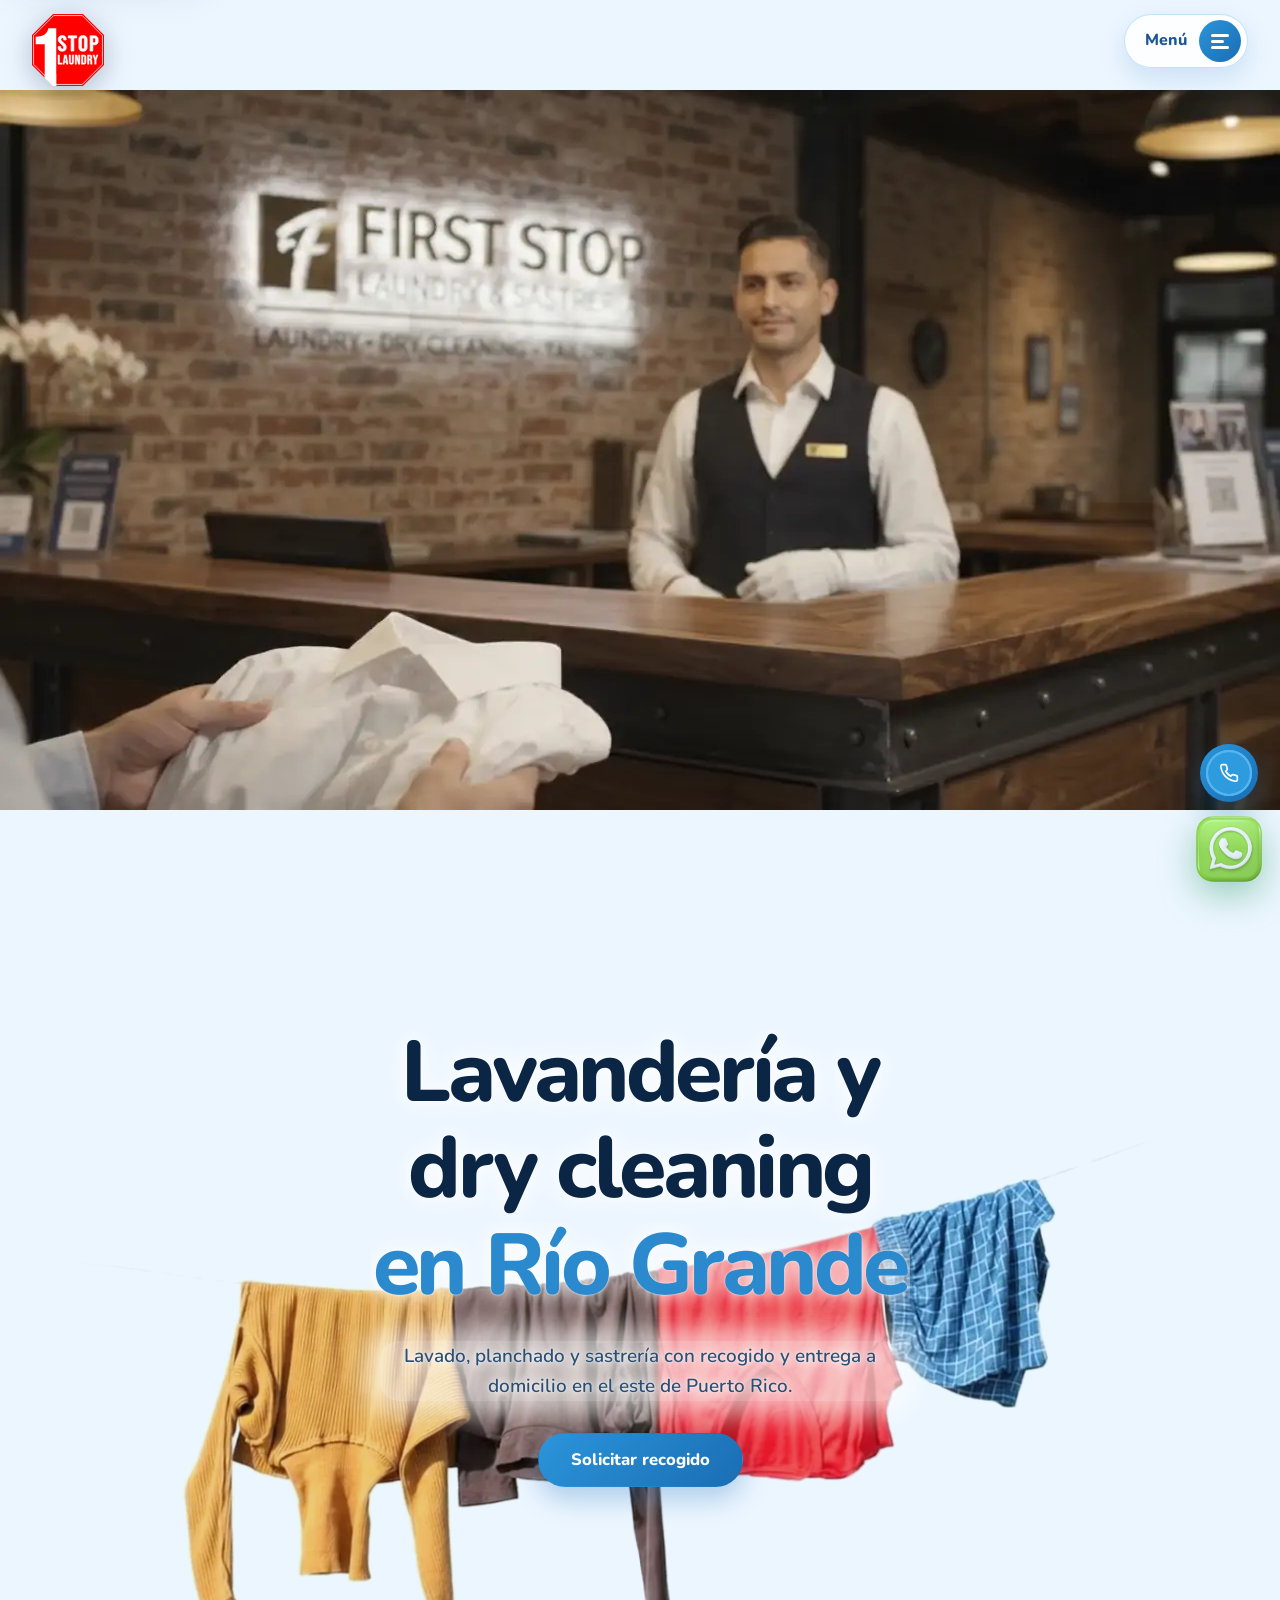
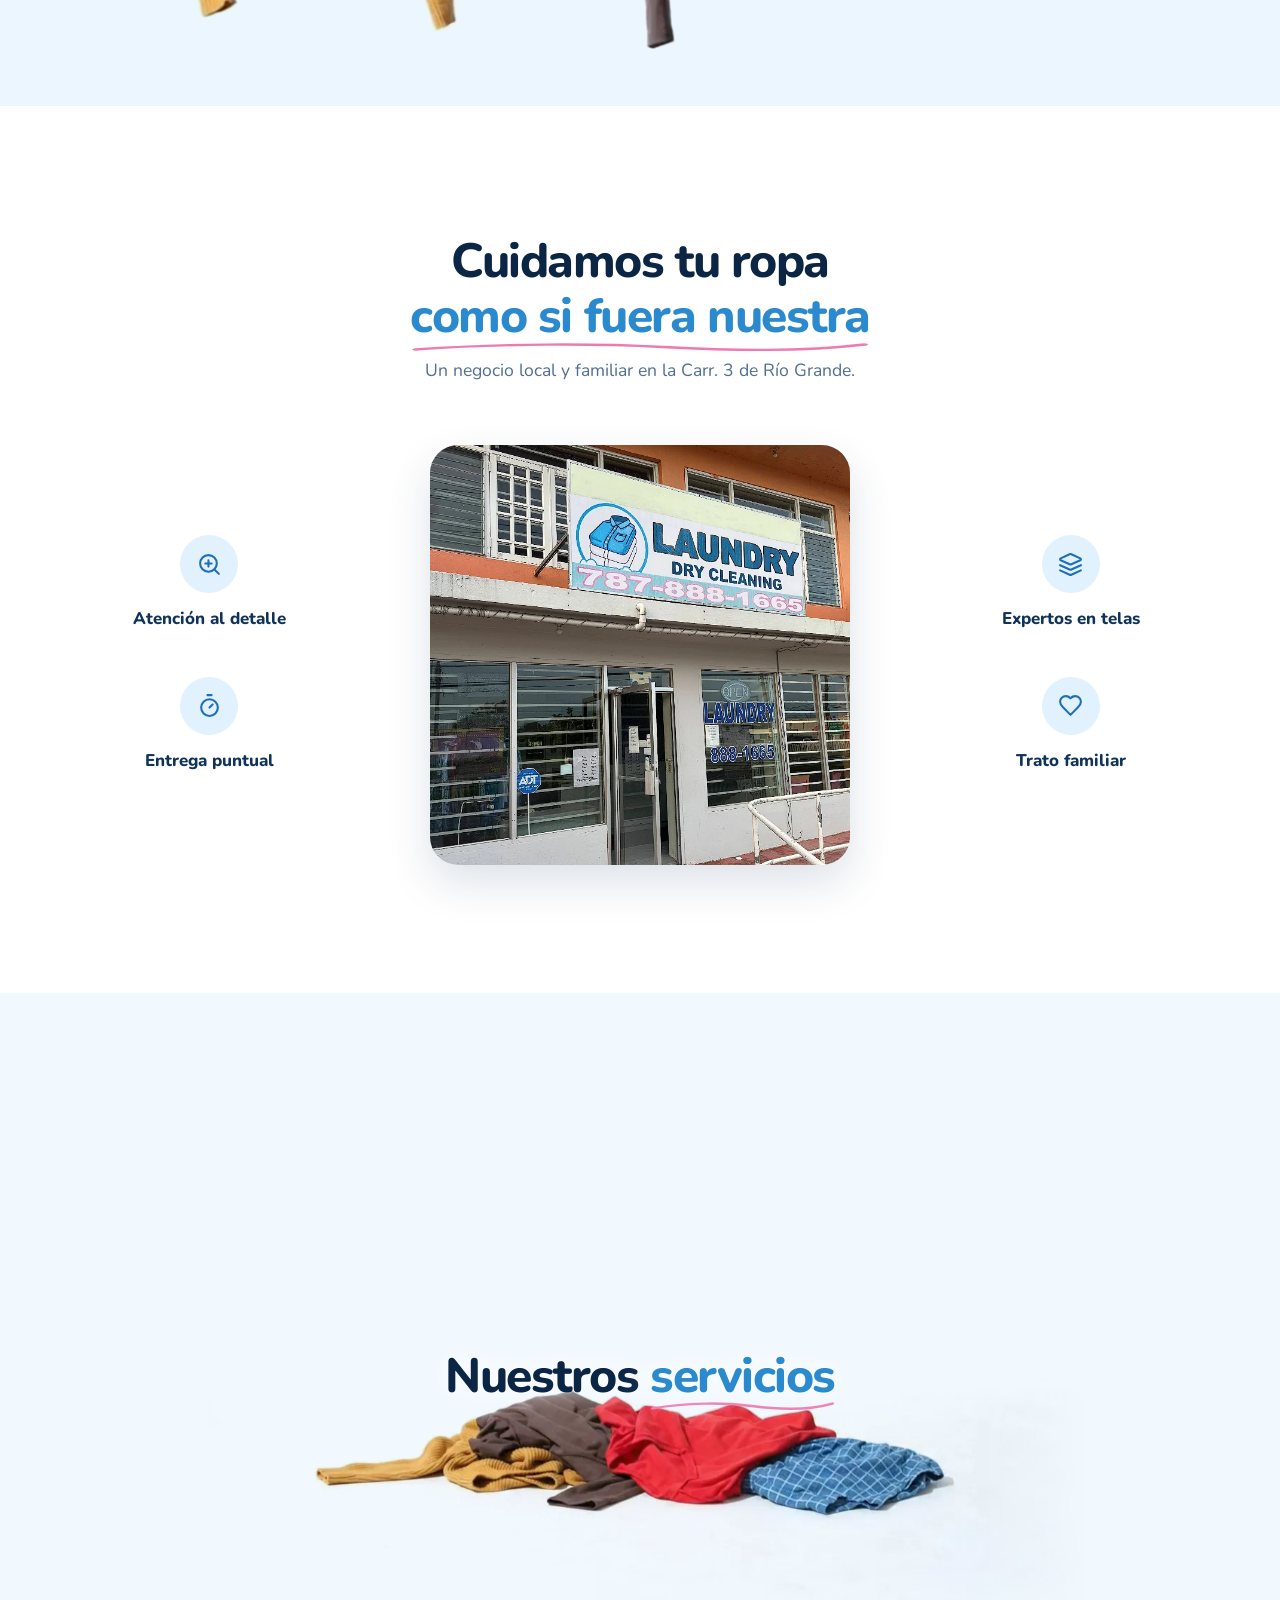
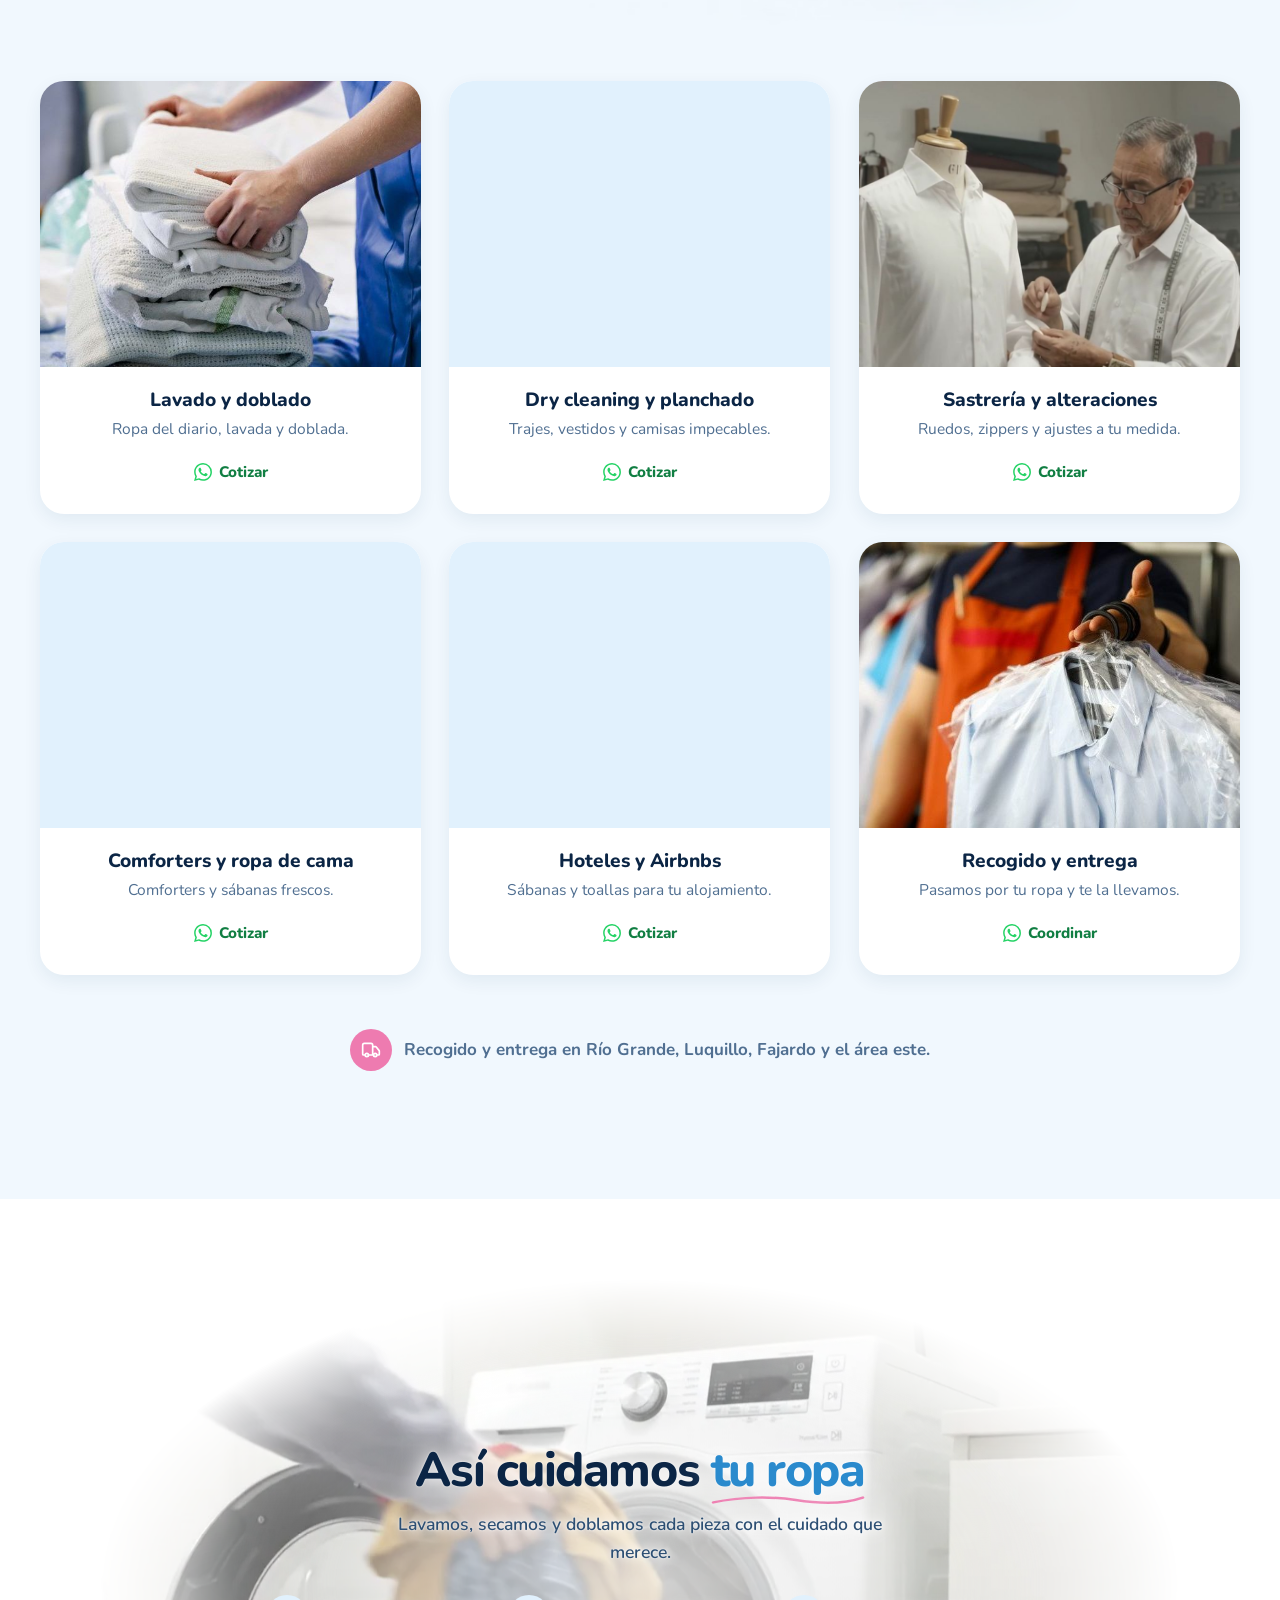
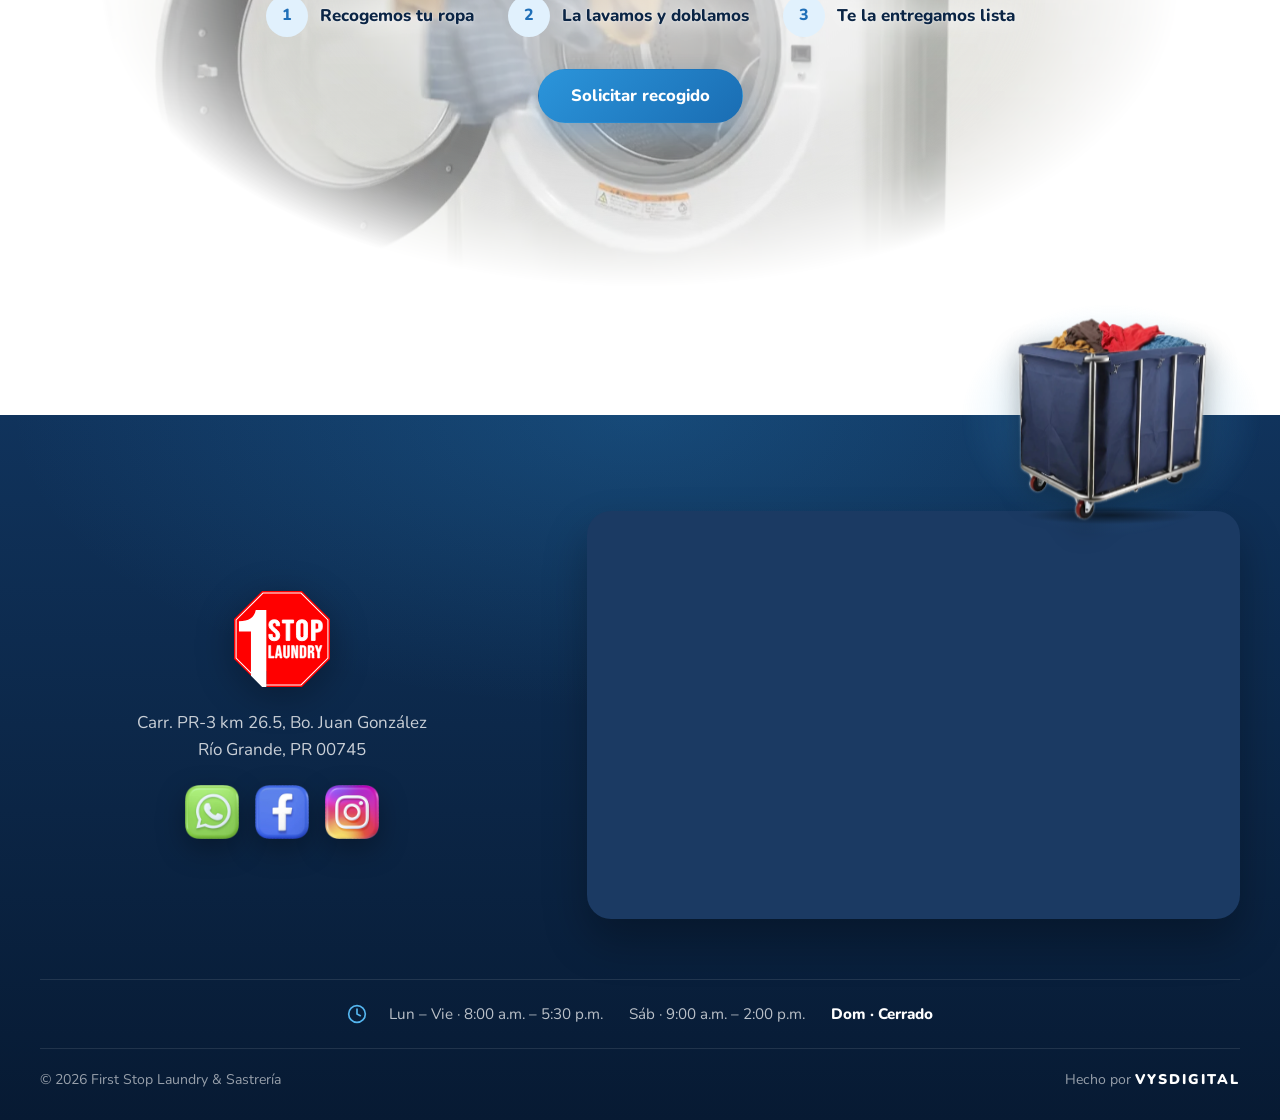
==== index.html @ 96729b26 "Logo "1 Stop Laundry", íconos e imagen para redes; README de velocidad y SEO - Logo octagonal rojo e" ====
<!doctype html>
<html lang="es-PR">
<head>
  <meta charset="utf-8">
  <meta name="viewport" content="width=device-width, initial-scale=1, viewport-fit=cover">
  <!-- Versión en inglés (/en/): se genera desde esta página con "node scripts/version-ingles.js".
       Cada texto en español lleva al lado su traducción (data-en, data-en-html, data-en-content...). -->
  <title data-en="Laundry &amp; Dry Cleaning in Río Grande, PR | First Stop">Lavandería y Dry Cleaning en Río Grande, PR | First Stop</title>
  <meta name="description" content="Lavandería, dry cleaning, planchado y sastrería en Río Grande, PR. Recogido y entrega en Luquillo, Fajardo, Canóvanas y el área este. Llama al 787-888-1665."
        data-en-content="Laundry, dry cleaning, pressing and tailoring in Río Grande, PR. Pickup and delivery in Luquillo, Fajardo, Canóvanas and eastern PR. Call 787-888-1665.">
  <link rel="canonical" href="https://firstop-sigma.vercel.app/" data-en-href="https://firstop-sigma.vercel.app/en/">
  <link rel="alternate" hreflang="es" href="https://firstop-sigma.vercel.app/">
  <link rel="alternate" hreflang="en" href="https://firstop-sigma.vercel.app/en/">
  <link rel="alternate" hreflang="x-default" href="https://firstop-sigma.vercel.app/">
  <meta name="robots" content="index, follow, max-image-preview:large, max-snippet:-1, max-video-preview:-1">
  <meta name="theme-color" content="#173F73">
  <meta name="format-detection" content="telephone=no">

  <!-- Carga rápida: la fuente y la portada del hero se piden primero -->
  <link rel="preload" href="assets/fonts/nunito-latin-v32.woff2" as="font" type="font/woff2" crossorigin>
  <link rel="preload" as="image" href="assets/images/hero-poster.webp" fetchpriority="high">
  <link rel="stylesheet" href="assets/css/styles.css">
  <script>document.documentElement.classList.add('js');</script>

  <!-- SEO local: Puerto Rico -->
  <meta name="geo.region" content="US-PR">
  <meta name="geo.placename" content="Río Grande, Puerto Rico">
  <meta name="geo.position" content="18.3752249;-65.8068146">
  <meta name="ICBM" content="18.3752249, -65.8068146">

  <!-- Open Graph / redes sociales -->
  <meta property="og:type" content="website">
  <meta property="og:locale" content="es_PR" data-en-content="en_US">
  <meta property="og:locale:alternate" content="en_US" data-en-content="es_PR">
  <meta property="og:site_name" content="First Stop Laundry &amp; Sastrería">
  <meta property="og:title" content="Lavandería y Dry Cleaning en Río Grande, Puerto Rico" data-en-content="Laundry &amp; Dry Cleaning in Río Grande, Puerto Rico">
  <meta property="og:description" content="Lavado, dry cleaning, planchado y sastrería con recogido y entrega en el área este de Puerto Rico." data-en-content="Washing, dry cleaning, pressing and tailoring with pickup and delivery in eastern Puerto Rico.">
  <meta property="og:url" content="https://firstop-sigma.vercel.app/" data-en-content="https://firstop-sigma.vercel.app/en/">
  <meta property="og:image" content="https://firstop-sigma.vercel.app/assets/images/og-image.jpg">
  <meta property="og:image:width" content="1200">
  <meta property="og:image:height" content="630">
  <meta property="og:image:alt" content="First Stop Laundry &amp; Sastrería – Lavandería y Dry Cleaning en Río Grande, Puerto Rico" data-en-content="First Stop Laundry &amp; Sastrería – Laundry &amp; Dry Cleaning in Río Grande, Puerto Rico">
  <meta name="twitter:card" content="summary_large_image">
  <meta name="twitter:title" content="Lavandería y Dry Cleaning en Río Grande, Puerto Rico" data-en-content="Laundry &amp; Dry Cleaning in Río Grande, Puerto Rico">
  <meta name="twitter:description" content="Lavado, dry cleaning, planchado y sastrería con recogido y entrega en el área este de Puerto Rico." data-en-content="Washing, dry cleaning, pressing and tailoring with pickup and delivery in eastern Puerto Rico.">
  <meta name="twitter:image" content="https://firstop-sigma.vercel.app/assets/images/og-image.jpg">

  <link rel="icon" href="assets/icons/favicon.svg" type="image/svg+xml">
  <link rel="icon" href="assets/icons/favicon-32.png" sizes="32x32" type="image/png">
  <link rel="apple-touch-icon" href="assets/icons/apple-touch-icon.png">
  <link rel="manifest" href="site.webmanifest">

  <script type="application/ld+json">
  {
    "@context": "https://schema.org",
    "@graph": [
      {
        "@type": "DryCleaningOrLaundry",
        "@id": "https://firstop-sigma.vercel.app/#negocio",
        "name": "First Stop Laundry & Sastrería",
        "alternateName": ["1 Stop Laundry", "Laundry y Dry Cleaning", "First Stop Laundry and Sastreria"],
        "description": "Lavandería, dry cleaning, planchado y sastrería en Río Grande, Puerto Rico, con recogido y entrega a domicilio en el área este.",
        "url": "https://firstop-sigma.vercel.app/",
        "logo": "https://firstop-sigma.vercel.app/assets/logo/logo.png",
        "image": [
          "https://firstop-sigma.vercel.app/assets/images/og-image.jpg",
          "https://firstop-sigma.vercel.app/assets/images/fachada-laundry-dry-cleaning-rio-grande.webp"
        ],
        "telephone": "+1-787-888-1665",
        "email": "marcanopr@gmail.com",
        "address": {
          "@type": "PostalAddress",
          "streetAddress": "Carr. PR-3 km 26.5, Bo. Juan González, Local #1",
          "addressLocality": "Río Grande",
          "addressRegion": "PR",
          "postalCode": "00745",
          "addressCountry": "US"
        },
        "geo": {
          "@type": "GeoCoordinates",
          "latitude": 18.3752249,
          "longitude": -65.8068146
        },
        "hasMap": "https://www.google.com/maps/place/?q=place_id:ChIJtUC9EbyfBIwR-CLt6le5Oa4",
        "openingHoursSpecification": [
          {
            "@type": "OpeningHoursSpecification",
            "dayOfWeek": ["Monday", "Tuesday", "Wednesday", "Thursday", "Friday"],
            "opens": "08:00",
            "closes": "17:30"
          },
          {
            "@type": "OpeningHoursSpecification",
            "dayOfWeek": "Saturday",
            "opens": "09:00",
            "closes": "14:00"
          }
        ],
        "areaServed": [
          { "@type": "City", "name": "Río Grande" },
          { "@type": "City", "name": "Luquillo" },
          { "@type": "City", "name": "Fajardo" },
          { "@type": "City", "name": "Canóvanas" },
          { "@type": "City", "name": "Ceiba" },
          { "@type": "City", "name": "Naguabo" },
          { "@type": "City", "name": "Humacao" }
        ],
        "contactPoint": [
          {
            "@type": "ContactPoint",
            "contactType": "customer service",
            "telephone": "+1-939-655-5329",
            "areaServed": "PR",
            "availableLanguage": ["Spanish", "English"]
          }
        ],
        "amenityFeature": [
          { "@type": "LocationFeatureSpecification", "name": "Entrada accesible para silla de ruedas", "value": true },
          { "@type": "LocationFeatureSpecification", "name": "Estacionamiento accesible", "value": true }
        ],
        "knowsLanguage": ["es", "en"],
        "currenciesAccepted": "USD",
        "sameAs": [
          "https://www.google.com/maps/place/?q=place_id:ChIJtUC9EbyfBIwR-CLt6le5Oa4"
        ],
        "hasOfferCatalog": {
          "@type": "OfferCatalog",
          "name": "Servicios de lavandería y sastrería",
          "itemListElement": [
            { "@type": "Offer", "itemOffered": { "@type": "Service", "name": "Lavado y doblado", "description": "Ropa del diario lavada, secada y doblada." } },
            { "@type": "Offer", "itemOffered": { "@type": "Service", "name": "Dry cleaning y planchado", "description": "Limpieza en seco y planchado a vapor de trajes, vestidos, camisas y guayaberas." } },
            { "@type": "Offer", "itemOffered": { "@type": "Service", "name": "Sastrería y alteraciones", "description": "Ruedos, cambios de zipper, entalles y ajustes a la medida." } },
            { "@type": "Offer", "itemOffered": { "@type": "Service", "name": "Lavado de comforters y ropa de cama", "description": "Comforters, sábanas y cortinas lavados y empacados." } },
            { "@type": "Offer", "itemOffered": { "@type": "Service", "name": "Lavandería para hoteles y Airbnbs", "description": "Sábanas y toallas para alojamientos con recogido y entrega." } },
            { "@type": "Offer", "itemOffered": { "@type": "Service", "name": "Recogido y entrega a domicilio", "description": "Recogido y entrega de lunes a sábado en el área este de Puerto Rico." } }
          ]
        }
      },
      {
        "@type": "WebSite",
        "@id": "https://firstop-sigma.vercel.app/#web",
        "url": "https://firstop-sigma.vercel.app/",
        "name": "First Stop Laundry & Sastrería",
        "inLanguage": ["es-PR", "en"],
        "publisher": { "@id": "https://firstop-sigma.vercel.app/#negocio" }
      },
      {
        "@type": "WebPage",
        "@id": "https://firstop-sigma.vercel.app/#pagina",
        "url": "https://firstop-sigma.vercel.app/",
        "name": "Lavandería y Dry Cleaning en Río Grande, PR | First Stop",
        "description": "Lavandería, dry cleaning, planchado y sastrería en Río Grande, PR. Recogido y entrega en Luquillo, Fajardo, Canóvanas y el área este. Llama al 787-888-1665.",
        "inLanguage": "es-PR",
        "isPartOf": { "@id": "https://firstop-sigma.vercel.app/#web" },
        "about": { "@id": "https://firstop-sigma.vercel.app/#negocio" },
        "primaryImageOfPage": { "@type": "ImageObject", "url": "https://firstop-sigma.vercel.app/assets/images/og-image.jpg", "width": 1200, "height": 630 }
      }
    ]
  }
  </script>
</head>
<body>
  <!-- logo:start -->
  <!-- Logo "1 Stop Laundry" en vector (se ve nítido en cualquier tamaño). Archivo: assets/logo/logo.svg -->
  <svg class="sprite" xmlns="http://www.w3.org/2000/svg" aria-hidden="true" focusable="false">
    <symbol id="logo" viewBox="0 0 1200 1200">
      <polygon points="351.5,0 848.5,0 1200,351.5 1200,848.5 848.5,1200 404,1200 404,1000 212,1000 212,1060.5 0,848.5 0,351.5" fill="#FF0000"/>
      <polygon points="362.2,26 837.8,26 1174,362.2 1174,837.8 837.8,1174 362.2,1174 26,837.8 26,362.2" fill="none" stroke="#fff" stroke-width="13"/>
      <path d="M272 238H404V1200H351.5L212 1060.5V506H62V378C184 378 254 336 272 238Z" fill="#fff"/>
      <path d="M502.6 621.5Q469.5 621.5 452.5 604.9Q435.5 588.4 435.5 557.5L435.5 557.5L435.5 542.9L478.6 542.9L478.6 560.4Q478.6 585.1 502.2 585.1L502.2 585.1Q513.8 585.1 519.8 579.1Q525.8 573.1 525.8 559.6L525.8 559.6Q525.8 543.6 517.5 531.4Q509.3 519.2 486.9 502.1L486.9 502.1Q458.7 480.3 447.5 462.7Q436.3 445 436.3 422.8L436.3 422.8Q436.3 392.6 453.7 376.1Q471.1 359.5 504.3 359.5L504.3 359.5Q537 359.5 553.8 376.1Q570.6 392.6 570.6 423.5L570.6 423.5L570.6 434.1L527.5 434.1L527.5 421Q527.5 407.9 521.7 401.9Q515.9 395.9 504.7 395.9L504.7 395.9Q481.9 395.9 481.9 420.3L481.9 420.3Q481.9 434.1 490.4 446.1Q498.9 458.1 521.3 475.2L521.3 475.2Q549.9 497.1 560.6 514.9Q571.4 532.7 571.4 556.7L571.4 556.7Q571.4 588 553.8 604.8Q536.2 621.5 502.6 621.5L502.6 621.5ZM651.8 617.9L651.8 399.5L604.2 399.5L604.2 363.1L745.1 363.1L745.1 399.5L697.4 399.5L697.4 617.9L651.8 617.9ZM849.9 621.5Q816.3 621.5 798.5 604.8Q780.7 588 780.7 557.5L780.7 557.5L780.7 423.5Q780.7 393 798.5 376.2Q816.3 359.5 849.9 359.5L849.9 359.5Q883.5 359.5 901.3 376.2Q919.1 393 919.1 423.5L919.1 423.5L919.1 557.5Q919.1 588 901.3 604.8Q883.5 621.5 849.9 621.5L849.9 621.5ZM849.9 585.1Q873.5 585.1 873.5 560L873.5 560L873.5 421Q873.5 395.9 849.9 395.9L849.9 395.9Q826.3 395.9 826.3 421L826.3 421L826.3 560Q826.3 585.1 849.9 585.1L849.9 585.1ZM968.4 617.9L968.4 363.1L1035.5 363.1Q1069.5 363.1 1086.5 379.2Q1103.5 395.2 1103.5 426.1L1103.5 426.1L1103.5 451.2Q1103.5 482.1 1086.5 498.1Q1069.5 514.2 1035.5 514.2L1035.5 514.2L1014 514.2L1014 617.9L968.4 617.9ZM1014 477.8L1035.5 477.8Q1046.7 477.8 1052.3 472.3Q1057.9 466.8 1057.9 453.7L1057.9 453.7L1057.9 423.5Q1057.9 410.4 1052.3 405Q1046.7 399.5 1035.5 399.5L1035.5 399.5L1014 399.5L1014 477.8Z" fill="#fff" stroke="#fff" stroke-width="11" stroke-linejoin="round"/>
      <path d="M433.5 837.3L433.5 681.5L458.9 681.5L458.9 815L500.6 815L500.6 837.3L433.5 837.3ZM514 837.3L540.2 681.5L574.6 681.5L600.9 837.3L575.5 837.3L570.9 806.3L570.9 806.8L542.1 806.8L537.5 837.3L514 837.3ZM545.1 785.6L567.9 785.6L556.6 708.6L556.2 708.6L545.1 785.6ZM656.4 839.5Q638 839.5 628.3 829.4Q618.6 819.2 618.6 800.3L618.6 800.3L618.6 681.5L644 681.5L644 802.1Q644 810.1 647.3 813.7Q650.7 817.2 656.9 817.2L656.9 817.2Q663.1 817.2 666.5 813.7Q669.8 810.1 669.8 802.1L669.8 802.1L669.8 681.5L694.3 681.5L694.3 800.3Q694.3 819.2 684.6 829.4Q674.9 839.5 656.4 839.5L656.4 839.5ZM719.2 837.3L719.2 681.5L751 681.5L775.6 774.7L776.1 774.7L776.1 681.5L798.7 681.5L798.7 837.3L772.6 837.3L742.2 723.6L741.8 723.6L741.8 837.3L719.2 837.3ZM824.5 837.3L824.5 681.5L863.3 681.5Q882.2 681.5 891.6 691.3Q901.1 701.1 901.1 720L901.1 720L901.1 798.8Q901.1 817.7 891.6 827.5Q882.2 837.3 863.3 837.3L863.3 837.3L824.5 837.3ZM849.9 815L862.8 815Q869 815 872.4 811.5Q875.7 807.9 875.7 799.9L875.7 799.9L875.7 718.9Q875.7 710.9 872.4 707.3Q869 703.8 862.8 703.8L862.8 703.8L849.9 703.8L849.9 815ZM925 837.3L925 681.5L962.6 681.5Q982.2 681.5 991.2 690.3Q1000.2 699.1 1000.2 717.3L1000.2 717.3L1000.2 726.9Q1000.2 751.2 983.6 757.6L983.6 757.6L983.6 758.1Q992.8 760.7 996.6 769Q1000.4 777.2 1000.4 791L1000.4 791L1000.4 818.4Q1000.4 825 1000.9 829.2Q1001.4 833.3 1003.2 837.3L1003.2 837.3L977.4 837.3Q976 833.5 975.5 830.2Q975.1 826.8 975.1 818.1L975.1 818.1L975.1 789.7Q975.1 779 971.5 774.7Q967.9 770.5 959.2 770.5L959.2 770.5L950.4 770.5L950.4 837.3L925 837.3ZM950.4 748.3L959.6 748.3Q967.2 748.3 971 744.5Q974.8 740.7 974.8 731.8L974.8 731.8L974.8 719.8Q974.8 711.3 971.7 707.5Q968.6 703.8 961.9 703.8L961.9 703.8L950.4 703.8L950.4 748.3ZM1044.5 837.3L1044.5 771L1013.8 681.5L1040.8 681.5L1058.1 738.7L1058.5 738.7L1075.8 681.5L1100.5 681.5L1069.8 771L1069.8 837.3L1044.5 837.3Z" fill="#fff" stroke="#fff" stroke-width="7" stroke-linejoin="round"/>
    </symbol>
  </svg>
  <!-- logo:end -->
  <svg class="sprite" xmlns="http://www.w3.org/2000/svg" aria-hidden="true" focusable="false">
    <symbol id="i-phone" viewBox="0 0 24 24"><path fill="none" stroke="currentColor" stroke-width="2" stroke-linecap="round" stroke-linejoin="round" d="M22 16.92v3a2 2 0 0 1-2.18 2 19.8 19.8 0 0 1-8.63-3.07 19.5 19.5 0 0 1-6-6A19.8 19.8 0 0 1 2.12 4.18 2 2 0 0 1 4.11 2h3a2 2 0 0 1 2 1.72c.13.96.36 1.9.7 2.81a2 2 0 0 1-.45 2.11L8.09 9.91a16 16 0 0 0 6 6l1.27-1.27a2 2 0 0 1 2.11-.45c.91.34 1.85.57 2.81.7A2 2 0 0 1 22 16.92Z"/></symbol>
    <symbol id="i-whatsapp" viewBox="0 0 24 24"><path fill="currentColor" d="M17.47 14.38c-.3-.15-1.76-.87-2.03-.97-.27-.1-.47-.15-.67.15-.2.3-.77.97-.94 1.16-.17.2-.35.22-.64.08-.3-.15-1.26-.47-2.39-1.48-.88-.79-1.48-1.76-1.65-2.06-.17-.3-.02-.46.13-.6.13-.14.3-.35.45-.52.15-.17.2-.3.3-.5.1-.2.05-.37-.03-.52-.07-.15-.67-1.61-.92-2.2-.24-.58-.49-.5-.67-.51h-.57c-.2 0-.52.07-.8.37-.27.3-1.04 1.02-1.04 2.48 0 1.46 1.07 2.88 1.21 3.07.15.2 2.1 3.2 5.08 4.49.71.3 1.26.49 1.7.63.71.22 1.36.2 1.87.12.57-.09 1.76-.72 2-1.41.25-.7.25-1.29.18-1.41-.08-.13-.28-.2-.57-.35m-5.42 7.4h-.01a9.87 9.87 0 0 1-5.03-1.38l-.36-.21-3.74.98 1-3.65-.24-.37a9.86 9.86 0 0 1-1.51-5.26c0-5.45 4.44-9.88 9.89-9.88 2.64 0 5.12 1.03 6.99 2.9a9.83 9.83 0 0 1 2.89 6.99c0 5.45-4.44 9.88-9.88 9.88m8.41-18.3A11.82 11.82 0 0 0 12.05 0C5.5 0 .16 5.34.16 11.89c0 2.1.55 4.14 1.59 5.95L.06 24l6.3-1.65a11.88 11.88 0 0 0 5.69 1.45h.01c6.55 0 11.89-5.34 11.89-11.89a11.82 11.82 0 0 0-3.48-8.41Z"/></symbol>
    <symbol id="i-truck" viewBox="0 0 24 24"><g fill="none" stroke="currentColor" stroke-width="2" stroke-linecap="round" stroke-linejoin="round"><path d="M14 18V6a2 2 0 0 0-2-2H4a2 2 0 0 0-2 2v11a1 1 0 0 0 1 1h2M15 18H9M19 18h2a1 1 0 0 0 1-1v-3.65a1 1 0 0 0-.22-.62l-3.48-4.35A1 1 0 0 0 17.52 8H14"/><circle cx="17" cy="18" r="2"/><circle cx="7" cy="18" r="2"/></g></symbol>
    <symbol id="i-clock" viewBox="0 0 24 24"><g fill="none" stroke="currentColor" stroke-width="2" stroke-linecap="round" stroke-linejoin="round"><circle cx="12" cy="12" r="10"/><path d="M12 6v6l4 2"/></g></symbol>
    <symbol id="i-search" viewBox="0 0 24 24"><g fill="none" stroke="currentColor" stroke-width="2" stroke-linecap="round" stroke-linejoin="round"><circle cx="11" cy="11" r="8"/><path d="m21 21-4.3-4.3M8 11h6M11 8v6"/></g></symbol>
    <symbol id="i-timer" viewBox="0 0 24 24"><g fill="none" stroke="currentColor" stroke-width="2" stroke-linecap="round" stroke-linejoin="round"><path d="M10 2h4M12 14l3-3"/><circle cx="12" cy="14" r="8"/></g></symbol>
    <symbol id="i-layers" viewBox="0 0 24 24"><g fill="none" stroke="currentColor" stroke-width="2" stroke-linecap="round" stroke-linejoin="round"><path d="M12.83 2.18a2 2 0 0 0-1.66 0L2.6 6.08a1 1 0 0 0 0 1.83l8.58 3.91a2 2 0 0 0 1.66 0l8.58-3.9a1 1 0 0 0 0-1.83Z"/><path d="m22 17.65-9.17 4.16a2 2 0 0 1-1.66 0L2 17.65M22 12.65l-9.17 4.16a2 2 0 0 1-1.66 0L2 12.65"/></g></symbol>
    <symbol id="i-heart" viewBox="0 0 24 24"><path fill="none" stroke="currentColor" stroke-width="2" stroke-linecap="round" stroke-linejoin="round" d="M19 14c1.49-1.46 3-3.21 3-5.5A5.5 5.5 0 0 0 16.5 3c-1.76 0-3 .5-4.5 2-1.5-1.5-2.74-2-4.5-2A5.5 5.5 0 0 0 2 8.5c0 2.3 1.5 4.05 3 5.5l7 7Z"/></symbol>
  </svg>

  <a class="skip-link" href="#main" data-en="Skip to content">Saltar al contenido</a>

  <!-- ============ HEADER: logo y menú flotante (se abre y se guarda) ============ -->
  <header class="site-header" id="site-header">
    <a class="brand" href="#inicio" aria-label="1 Stop Laundry – Inicio" data-en-aria-label="1 Stop Laundry – Home">
      <svg class="logo" viewBox="0 0 1200 1200" aria-hidden="true" focusable="false"><use href="#logo"/></svg>
    </a>

    <div class="menu-wrap">
      <button class="menu-fab" type="button" aria-expanded="false" aria-controls="site-menu">
        <span class="menu-fab-label" data-en="Menu">Menú</span>
        <span class="menu-fab-icon" aria-hidden="true"><span></span><span></span><span></span></span>
      </button>

      <div class="menu-panel" id="site-menu">
        <nav aria-label="Principal" data-en-aria-label="Main">
          <ul class="menu-list">
            <li style="--i:0"><a href="#inicio" class="nav-link is-active" data-en="Home">Inicio</a></li>
            <li style="--i:1"><a href="#nosotros" class="nav-link" data-en="About">Nosotros</a></li>
            <li style="--i:2"><a href="#servicios" class="nav-link" data-en="Services">Servicios</a></li>
            <li style="--i:3"><a href="#proceso" class="nav-link" data-en="Process">Proceso</a></li>
            <li style="--i:4"><a href="#contacto" class="nav-link" data-en="Contact">Contacto</a></li>
          </ul>
        </nav>

        <!-- Idioma: español / inglés -->
        <div class="lang-switch" role="group" aria-label="Idioma / Language">
          <button type="button" data-lang="es" aria-pressed="true" lang="es">Español</button>
          <button type="button" data-lang="en" aria-pressed="false" lang="en">English</button>
        </div>
      </div>
    </div>
  </header>

  <main id="main">
    <!-- ============ HERO: solo el video. Al terminar, la página baja a la bienvenida. ============ -->
    <section class="hero" id="inicio" aria-label="Video de First Stop Laundry &amp; Sastrería" data-en-aria-label="First Stop Laundry &amp; Sastrería video">
      <video class="hero-video" autoplay muted playsinline preload="auto" disablepictureinpicture disableremoteplayback poster="assets/images/hero-poster.webp" aria-hidden="true">
        <source src="assets/videos/hero.mp4" type="video/mp4">
      </video>
      <a class="hero-cue" href="#bienvenida" aria-label="Bajar a la bienvenida" data-en-aria-label="Scroll to the welcome section"><span aria-hidden="true"></span></a>
    </section>

    <!-- ============ BIENVENIDA (las letras grandes) ============ -->
    <section class="section intro scene" id="bienvenida" aria-labelledby="intro-title">
      <div class="scene-bg scene-bg--white" aria-hidden="true">
        <video class="scene-video" muted loop playsinline preload="none" disablepictureinpicture disableremoteplayback data-poster="assets/images/proceso/ropa-cae.webp">
          <source src="assets/videos/proceso/ropa-cae.mp4" type="video/mp4">
        </video>
      </div>
      <div class="container intro-inner">
        <h1 class="intro-title reveal" id="intro-title">
          <span class="line"><span data-en="Laundry &amp;">Lavandería y</span></span>
          <span class="line"><span>dry cleaning</span></span>
          <span class="line"><span class="accent" data-en="in Río Grande">en Río Grande</span></span>
        </h1>
        <p class="intro-text reveal" style="--i:3" data-en="Washing, pressing and tailoring with home pickup and delivery in eastern Puerto Rico.">Lavado, planchado y sastrería con recogido y entrega a domicilio en el este de Puerto Rico.</p>
        <a class="btn btn-brand btn-lg intro-cta reveal" style="--i:4" href="https://wa.me/19396555329" data-wa="¡Hola First Stop! Quiero coordinar un recogido." data-wa-en="Hi First Stop! I'd like to schedule a pickup." target="_blank" rel="noopener" data-en="Request pickup">Solicitar recogido</a>
      </div>
    </section>

    <!-- ============ NOSOTROS ============ -->
    <section class="section about" id="nosotros" aria-labelledby="about-title">
      <div class="container">

        <header class="section-head reveal">
          <h2 class="section-title" id="about-title" data-en-html='We care for your clothes <span class="hl">as if they were ours</span>'>Cuidamos tu ropa <span class="hl">como si fuera nuestra</span></h2>
          <p class="section-lead" data-en="A local, family-run business on Route 3 in Río Grande.">Un negocio local y familiar en la Carr. 3 de Río Grande.</p>
        </header>

        <div class="about-grid">
          <ul class="about-features" role="list">
            <li class="feature reveal" data-reveal="left" style="--i:1">
              <span class="feature-icon"><svg aria-hidden="true"><use href="#i-search"/></svg></span>
              <span data-en="Attention to detail">Atención al detalle</span>
            </li>
            <li class="feature reveal" data-reveal="left" style="--i:2">
              <span class="feature-icon"><svg aria-hidden="true"><use href="#i-timer"/></svg></span>
              <span data-en="On-time delivery">Entrega puntual</span>
            </li>
          </ul>

          <figure class="about-media reveal" data-reveal="zoom">
            <img src="assets/images/fachada-laundry-dry-cleaning-rio-grande.webp" width="706" height="703" loading="lazy" decoding="async"
                 alt="Fachada de Laundry y Dry Cleaning (First Stop) en la Carr. 3 km 26.5 de Río Grande, Puerto Rico"
                 data-en-alt="Laundry y Dry Cleaning (First Stop) storefront at Route 3, km 26.5, Río Grande, Puerto Rico">
          </figure>

          <ul class="about-features" role="list">
            <li class="feature reveal" data-reveal="right" style="--i:1">
              <span class="feature-icon"><svg aria-hidden="true"><use href="#i-layers"/></svg></span>
              <span data-en="Fabric experts">Expertos en telas</span>
            </li>
            <li class="feature reveal" data-reveal="right" style="--i:2">
              <span class="feature-icon"><svg aria-hidden="true"><use href="#i-heart"/></svg></span>
              <span data-en="Friendly service">Trato familiar</span>
            </li>
          </ul>
        </div>
      </div>
    </section>

    <!-- ============ SERVICIOS ============ -->
    <section class="section services" id="servicios" aria-labelledby="services-title">
      <div class="container">
        <div class="scene scene--head">
          <div class="scene-bg scene-bg--white" aria-hidden="true">
            <video class="scene-video" muted loop playsinline preload="none" disablepictureinpicture disableremoteplayback data-poster="assets/images/proceso/ropa-recogida.webp">
              <source src="assets/videos/proceso/ropa-recogida.mp4" type="video/mp4">
            </video>
          </div>
          <header class="section-head reveal">
            <h2 class="section-title" id="services-title" data-en-html='Our <span class="hl">services</span>'>Nuestros <span class="hl">servicios</span></h2>
          </header>
        </div>

        <!-- Para cambiar una foto: reemplaza el archivo en assets/images/servicios/ con el mismo nombre. -->
        <ul class="services-grid" role="list">
          <li class="reveal" style="--i:0">
            <article class="service-card">
              <div class="service-media">
                <img src="assets/images/servicios/lavado-y-doblado.jpg" width="800" height="600" loading="lazy" decoding="async" alt="Persona doblando toallas limpias: lavado y doblado en Río Grande, Puerto Rico" data-en-alt="Person folding clean towels: wash and fold in Río Grande, Puerto Rico">
              </div>
              <div class="service-body">
                <h3 data-en="Wash &amp; fold">Lavado y doblado</h3>
                <p data-en="Everyday clothes, washed and folded.">Ropa del diario, lavada y doblada.</p>
                <a class="service-link" href="https://wa.me/19396555329" data-wa="¡Hola! Quiero cotizar el servicio de lavado y doblado." data-wa-en="Hi! I'd like a quote for wash and fold." target="_blank" rel="noopener"><svg aria-hidden="true"><use href="#i-whatsapp"/></svg><span data-en="Get a quote">Cotizar</span></a>
              </div>
            </article>
          </li>
          <li class="reveal" style="--i:1">
            <article class="service-card">
              <div class="service-media">
                <img src="assets/images/servicios/dry-cleaning-planchado.jpg" width="800" height="600" loading="lazy" decoding="async" alt="Camisas con dry cleaning y planchado, colgadas en ganchos con plástico" data-en-alt="Dry-cleaned, pressed shirts on hangers with plastic covers">
              </div>
              <div class="service-body">
                <h3 data-en="Dry cleaning &amp; pressing">Dry cleaning y planchado</h3>
                <p data-en="Spotless suits, dresses and shirts.">Trajes, vestidos y camisas impecables.</p>
                <a class="service-link" href="https://wa.me/19396555329" data-wa="¡Hola! Quiero cotizar dry cleaning y planchado." data-wa-en="Hi! I'd like a quote for dry cleaning and pressing." target="_blank" rel="noopener"><svg aria-hidden="true"><use href="#i-whatsapp"/></svg><span data-en="Get a quote">Cotizar</span></a>
              </div>
            </article>
          </li>
          <li class="reveal" style="--i:2">
            <article class="service-card">
              <div class="service-media">
                <img src="assets/images/servicios/sastreria-alteraciones.jpg" width="800" height="600" loading="lazy" decoding="async" alt="Sastre ajustando una camisa: sastrería y alteraciones en Río Grande" data-en-alt="Tailor fitting a shirt: tailoring and alterations in Río Grande">
              </div>
              <div class="service-body">
                <h3 data-en="Tailoring &amp; alterations">Sastrería y alteraciones</h3>
                <p data-en="Hems, zippers and custom fittings.">Ruedos, zippers y ajustes a tu medida.</p>
                <a class="service-link" href="https://wa.me/19396555329" data-wa="¡Hola! Necesito un arreglo de sastrería." data-wa-en="Hi! I need a tailoring alteration." target="_blank" rel="noopener"><svg aria-hidden="true"><use href="#i-whatsapp"/></svg><span data-en="Get a quote">Cotizar</span></a>
              </div>
            </article>
          </li>
          <li class="reveal" style="--i:3">
            <article class="service-card">
              <div class="service-media">
                <img src="assets/images/servicios/comforters-ropa-de-cama.jpg" width="800" height="600" loading="lazy" decoding="async" alt="Lavadora con sábanas y ropa de cama" data-en-alt="Washing machine with sheets and bedding">
              </div>
              <div class="service-body">
                <h3 data-en="Comforters &amp; bedding">Comforters y ropa de cama</h3>
                <p data-en="Fresh comforters and sheets.">Comforters y sábanas frescos.</p>
                <a class="service-link" href="https://wa.me/19396555329" data-wa="¡Hola! Quiero lavar comforters y ropa de cama." data-wa-en="Hi! I'd like to wash comforters and bedding." target="_blank" rel="noopener"><svg aria-hidden="true"><use href="#i-whatsapp"/></svg><span data-en="Get a quote">Cotizar</span></a>
              </div>
            </article>
          </li>
          <li class="reveal" style="--i:4">
            <article class="service-card">
              <div class="service-media">
                <img src="assets/images/servicios/hoteles-y-airbnb.jpg" width="800" height="600" loading="lazy" decoding="async" alt="Sábanas, almohadas y toallas limpias para hoteles y Airbnbs en Puerto Rico" data-en-alt="Clean sheets, pillows and towels for hotels and Airbnbs in Puerto Rico">
              </div>
              <div class="service-body">
                <h3 data-en="Hotels &amp; Airbnbs">Hoteles y Airbnbs</h3>
                <p data-en="Sheets and towels for your rental.">Sábanas y toallas para tu alojamiento.</p>
                <a class="service-link" href="https://wa.me/19396555329" data-wa="¡Hola! Me interesa el servicio de lavandería para mi hotel o Airbnb." data-wa-en="Hi! I'm interested in laundry service for my hotel or Airbnb." target="_blank" rel="noopener"><svg aria-hidden="true"><use href="#i-whatsapp"/></svg><span data-en="Get a quote">Cotizar</span></a>
              </div>
            </article>
          </li>
          <li class="reveal" style="--i:5">
            <article class="service-card">
              <div class="service-media">
                <img src="assets/images/servicios/recogido-y-entrega.jpg" width="800" height="600" loading="lazy" decoding="async" alt="Empleado entregando camisas limpias al cliente: recogido y entrega en Río Grande" data-en-alt="Staff member handing clean shirts to a customer: pickup and delivery in Río Grande">
              </div>
              <div class="service-body">
                <h3 data-en="Pickup &amp; delivery">Recogido y entrega</h3>
                <p data-en="We pick up your laundry and bring it back.">Pasamos por tu ropa y te la llevamos.</p>
                <a class="service-link" href="https://wa.me/19396555329" data-wa="¡Hola! Quiero coordinar un recogido a domicilio." data-wa-en="Hi! I'd like to schedule a home pickup." target="_blank" rel="noopener"><svg aria-hidden="true"><use href="#i-whatsapp"/></svg><span data-en="Schedule">Coordinar</span></a>
              </div>
            </article>
          </li>
        </ul>

        <p class="service-area reveal">
          <span class="van" aria-hidden="true"><svg><use href="#i-truck"/></svg></span>
          <span data-en="Pickup and delivery in Río Grande, Luquillo, Fajardo and eastern Puerto Rico.">Recogido y entrega en Río Grande, Luquillo, Fajardo y el área este.</span>
        </p>
      </div>
    </section>

    <!-- ============ ASÍ CUIDAMOS TU ROPA (la ropa entra a la lavadora y se lava) ============ -->
    <section class="section process" id="proceso" aria-labelledby="process-title">
      <div class="container">
        <div class="scene scene--head scene--room">
          <div class="scene-bg scene-bg--room" aria-hidden="true">
            <video class="scene-video" muted loop playsinline preload="none" disablepictureinpicture disableremoteplayback data-poster="assets/images/proceso/ropa-lavadora.webp">
              <source src="assets/videos/proceso/ropa-lavadora.mp4" type="video/mp4">
            </video>
          </div>
          <div class="process-copy">
          <h2 class="section-title process-title reveal" id="process-title" data-en-html='How we care for <span class="hl">your clothes</span>'>Así cuidamos <span class="hl">tu ropa</span></h2>
          <p class="section-lead process-lead reveal" style="--i:1" data-en="We wash, dry and fold every piece with the care it deserves.">Lavamos, secamos y doblamos cada pieza con el cuidado que merece.</p>
          <ol class="steps" role="list">
            <li class="reveal" style="--i:2"><span class="step-num" aria-hidden="true">1</span><span data-en="We pick up your laundry">Recogemos tu ropa</span></li>
            <li class="reveal" style="--i:3"><span class="step-num" aria-hidden="true">2</span><span data-en="We wash and fold it">La lavamos y doblamos</span></li>
            <li class="reveal" style="--i:4"><span class="step-num" aria-hidden="true">3</span><span data-en="We deliver it ready">Te la entregamos lista</span></li>
          </ol>
          <a class="btn btn-brand btn-lg process-cta reveal" style="--i:5" href="https://wa.me/19396555329" data-wa="¡Hola First Stop! Quiero coordinar un recogido." data-wa-en="Hi First Stop! I'd like to schedule a pickup." target="_blank" rel="noopener" data-en="Request pickup">Solicitar recogido</a>
          </div>
        </div>
      </div>
    </section>
  </main>

  <!-- ============ FOOTER: canales oficiales, mapa y horario ============ -->
  <footer class="site-footer" id="contacto">
    <div class="bubbles" aria-hidden="true">
      <span style="--x:4%;--s:22px;--d:13s;--delay:-1s;--drift:26px"></span>
      <span style="--x:12%;--s:46px;--d:17s;--delay:-9s;--drift:-30px"></span>
      <span style="--x:21%;--s:16px;--d:11s;--delay:-4s;--drift:18px"></span>
      <span style="--x:30%;--s:34px;--d:15s;--delay:-12s;--drift:-22px"></span>
      <span style="--x:39%;--s:12px;--d:10s;--delay:-6s;--drift:14px"></span>
      <span style="--x:48%;--s:28px;--d:16s;--delay:-2s;--drift:-26px"></span>
      <span style="--x:57%;--s:18px;--d:12s;--delay:-8s;--drift:22px"></span>
      <span style="--x:65%;--s:40px;--d:18s;--delay:-14s;--drift:-18px"></span>
      <span style="--x:73%;--s:14px;--d:11s;--delay:-3s;--drift:20px"></span>
      <span style="--x:81%;--s:30px;--d:15s;--delay:-10s;--drift:-28px"></span>
      <span style="--x:89%;--s:20px;--d:13s;--delay:-5s;--drift:16px"></span>
      <span style="--x:96%;--s:36px;--d:17s;--delay:-11s;--drift:-20px"></span>
    </div>

    <div class="container">

      <div class="footer-main">
        <!-- Carro de lavandería con ropa (animación 3D): llega rodando y le caen prendas -->
        <div class="footer-cart" aria-hidden="true">
          <div class="cart-stage">
            <span class="cart-glow"></span>
            <span class="cart-shadow"></span>
            <div class="cart-3d">
              <img class="cart-layer cart-back" src="assets/images/carro/carro-fondo.webp" width="640" height="748" alt="" loading="lazy" decoding="async">
              <img class="cart-layer cart-heap" src="assets/images/carro/carro-ropa.webp" width="640" height="748" alt="" loading="lazy" decoding="async">
              <img class="cart-drop cart-drop--red" src="assets/images/carro/prenda-roja.webp" width="154" height="158" alt="" loading="lazy" decoding="async">
              <img class="cart-drop cart-drop--blue" src="assets/images/carro/prenda-azul.webp" width="141" height="178" alt="" loading="lazy" decoding="async">
              <img class="cart-layer cart-front" src="assets/images/carro/carro-frente.webp" width="640" height="748" alt="" loading="lazy" decoding="async">
            </div>
          </div>
        </div>
        <div class="footer-info reveal">
          <a class="footer-logo" href="#inicio" aria-label="1 Stop Laundry – Volver al inicio" data-en-aria-label="1 Stop Laundry – Back to top">
            <svg class="logo" viewBox="0 0 1200 1200" aria-hidden="true" focusable="false"><use href="#logo"/></svg>
          </a>
          <address class="footer-address">
            <a href="https://www.google.com/maps/dir/?api=1&amp;destination=Laundry%20y%20Dry%20Cleaning%2C%20R%C3%ADo%20Grande&amp;destination_place_id=ChIJtUC9EbyfBIwR-CLt6le5Oa4" target="_blank" rel="noopener">
              Carr. PR-3 km 26.5, Bo. Juan González<br>Río Grande, PR 00745
            </a>
          </address>
          <ul class="socials" role="list" aria-label="Canales oficiales" data-en-aria-label="Official channels">
            <li>
              <a href="https://wa.me/19396555329" data-wa="¡Hola First Stop! Quiero información sobre sus servicios." data-wa-en="Hi First Stop! I'd like information about your services." target="_blank" rel="noopener" aria-label="WhatsApp">
                <img src="assets/icons/whatsapp-3d.webp" width="56" height="56" loading="lazy" alt="">
              </a>
            </li>
            <li>
              <!-- Reemplaza por la URL oficial de Facebook -->
              <a href="https://www.facebook.com/" target="_blank" rel="noopener" aria-label="Facebook">
                <img src="assets/icons/facebook-3d.webp" width="56" height="56" loading="lazy" alt="">
              </a>
            </li>
            <li>
              <!-- Reemplaza por la URL oficial de Instagram -->
              <a href="https://www.instagram.com/" target="_blank" rel="noopener" aria-label="Instagram">
                <img src="assets/icons/instagram-3d.webp" width="56" height="56" loading="lazy" alt="">
              </a>
            </li>
          </ul>
        </div>

        <div class="map-frame reveal" style="--i:1">
          <iframe title="Mapa: Laundry y Dry Cleaning en Río Grande, Puerto Rico" data-en-title="Map: Laundry y Dry Cleaning in Río Grande, Puerto Rico" loading="lazy" referrerpolicy="no-referrer-when-downgrade" allowfullscreen
                  src="https://www.google.com/maps/embed?pb=!1m18!1m12!1m3!1d1200!2d-65.8068146!3d18.3752249!2m3!1f0!2f0!3f0!3m2!1i1024!2i768!4f13.1!3m3!1m2!1s0x8c049fbc11bd40b5%3A0xae39b957eaed22f8!2sLaundry%20y%20Dry%20Cleaning!5e0!3m2!1ses!2spr!4v1760000000000!5m2!1ses!2spr"></iframe>
        </div>
      </div>

      <!-- Horario: siempre al final -->
      <div class="footer-hours">
        <svg class="hours-icon" aria-hidden="true"><use href="#i-clock"/></svg>
        <ul class="hours-list" role="list" aria-label="Horario" data-en-aria-label="Hours">
          <li data-days="1,2,3,4,5" data-en="Mon – Fri · 8:00 a.m. – 5:30 p.m.">Lun – Vie · 8:00 a.m. – 5:30 p.m.</li>
          <li data-days="6" data-en="Sat · 9:00 a.m. – 2:00 p.m.">Sáb · 9:00 a.m. – 2:00 p.m.</li>
          <li data-days="0" data-en="Sun · Closed">Dom · Cerrado</li>
        </ul>
      </div>

      <div class="footer-bottom">
        <p>© <span data-year>2026</span> First Stop Laundry &amp; Sastrería</p>
        <p class="credit"><span data-en="Made by">Hecho por</span> <strong>VYSDIGITAL</strong></p>
      </div>
    </div>
  </footer>

  <!-- ============ BOTONES FLOTANTES: llamar y WhatsApp ============ -->
  <div class="float-actions">
    <a class="call-float" href="tel:+17878881665" aria-label="Llamar al 787-888-1665" data-en-aria-label="Call 787-888-1665">
      <span class="call-float-label" aria-hidden="true">
        <small data-en="Call">Llamar</small>
        <strong>787-888-1665</strong>
      </span>
      <span class="call-icon" aria-hidden="true"><svg><use href="#i-phone"/></svg></span>
    </a>
    <a class="wa-float" href="https://wa.me/19396555329" data-wa="¡Hola First Stop! Quiero información sobre sus servicios." data-wa-en="Hi First Stop! I'd like information about your services." target="_blank" rel="noopener" aria-label="Escríbenos por WhatsApp" data-en-aria-label="Message us on WhatsApp">
      <span class="wa-ring" aria-hidden="true"></span>
      <span class="wa-ring wa-ring--2" aria-hidden="true"></span>
      <img src="assets/icons/whatsapp-3d.webp" width="68" height="68" alt="">
    </a>
  </div>

  <script src="assets/js/main.js" defer></script>
</body>
</html>
---- assets/css/styles.css ----
/* ==========================================================================
   First Stop Laundry & Sastrería — Río Grande, Puerto Rico
   Diseño minimalista y claro, con los colores del letrero.
   ========================================================================== */

/* Fuente Nunito alojada en el sitio (más rápido que pedirla a Google Fonts). Licencia: assets/fonts/OFL.txt */
@font-face {
  font-family: "Nunito";
  font-style: normal;
  font-weight: 400 900;
  font-display: swap;
  src: url("../fonts/nunito-latin-v32.woff2") format("woff2");
  unicode-range: U+0000-00FF, U+0131, U+0152-0153, U+02BB-02BC, U+02C6, U+02DA, U+02DC, U+0304, U+0308, U+0329, U+2000-206F, U+20AC, U+2122, U+2191, U+2193, U+2212, U+2215, U+FEFF, U+FFFD;
}

:root {
  --navy-950: #071a33;
  --navy-900: #0b2545;
  --navy-800: #10335c;
  --navy-700: #173f73;
  --blue-700: #1b5592;
  --blue-600: #1f6fb8;
  --blue-500: #2f9bdf;
  --blue-text: #2a8acd;    /* azul para letras sobre fondo claro (se lee bien) */
  --blue-400: #55b6ef;
  --blue-100: #e1f1fd;
  --blue-50: #f1f8fe;
  --sky: #ecf6ff;
  --aqua-200: #bdeef0;
  --pink-400: #ee7bb0;
  --wa: #25d366;
  --wa-600: #1dbf5a;
  --wa-700: #107e42;
  --star: #ffb703;
  --brand-1: #2b95db;
  --brand-2: #1a6db3;
  --brand-grad: linear-gradient(135deg, var(--brand-1), var(--brand-2));
  --text: #173f73;
  --muted: #506f91;
  --line: #e1ebf4;

  --shadow-sm: 0 6px 18px rgba(16, 51, 92, .07);
  --shadow: 0 18px 44px rgba(16, 51, 92, .14);
  --ease-out: cubic-bezier(.22, 1, .36, 1);
  --ease-spring: cubic-bezier(.34, 1.56, .64, 1);

  --container: 1200px;
  --gutter: clamp(16px, 4vw, 32px);
  --font: "Nunito", system-ui, -apple-system, "Segoe UI", Roboto, Arial, sans-serif;
  color-scheme: light;
}

/* ---------- Base ---------- */
*, *::before, *::after { box-sizing: border-box; }

html {
  overflow-x: clip;
  scroll-behavior: smooth;
  scroll-padding-top: 96px;
  -webkit-text-size-adjust: 100%;
  text-size-adjust: 100%;
}

body {
  margin: 0;
  font-family: var(--font);
  font-size: 17px;
  line-height: 1.6;
  color: var(--text);
  background: #fff;
  overflow-x: clip;
  -webkit-font-smoothing: antialiased;
  -moz-osx-font-smoothing: grayscale;
}

img, video, svg { display: block; max-width: 100%; }
img { height: auto; }
a { color: inherit; text-decoration: none; }
button { font: inherit; }
h1, h2, h3 { line-height: 1.15; }

:focus-visible { outline: 3px solid var(--pink-400); outline-offset: 3px; border-radius: 10px; }

.sprite { position: absolute; width: 0; height: 0; overflow: hidden; }

.skip-link {
  position: absolute;
  top: -80px;
  left: 12px;
  z-index: 300;
  padding: 10px 18px;
  border-radius: 12px;
  background: #fff;
  font-weight: 800;
  box-shadow: var(--shadow);
  transition: top .3s var(--ease-out);
}
.skip-link:focus { top: 12px; }

.container {
  width: 100%;
  max-width: calc(var(--container) + var(--gutter) * 2);
  margin: 0 auto;
  padding: 0 var(--gutter);
}

/* ---------- Botones ---------- */
.btn {
  position: relative;
  isolation: isolate;
  overflow: hidden;
  display: inline-flex;
  align-items: center;
  justify-content: center;
  gap: .6em;
  padding: 14px 24px;
  border: 1px solid transparent;
  border-radius: 999px;
  font-weight: 800;
  font-size: 1rem;
  line-height: 1.1;
  white-space: nowrap;
  cursor: pointer;
  transition: transform .4s var(--ease-spring), box-shadow .4s var(--ease-out), background-color .3s, color .3s, border-color .3s;
}
.btn svg { width: 22px; height: 22px; flex: none; }
.btn::after {
  content: "";
  position: absolute;
  inset: 0;
  z-index: -1;
  background: linear-gradient(115deg, transparent 30%, rgba(255, 255, 255, .35) 50%, transparent 70%);
  transform: translateX(-130%);
  transition: transform .9s var(--ease-out);
}
.btn:hover { transform: translateY(-2px); }
.btn:hover::after { transform: translateX(130%); }
.btn:active { transform: translateY(0) scale(.97); }
.btn-lg { padding: 17px 32px; font-size: 1.04rem; }

.btn-brand { background: var(--brand-grad); color: #fff; box-shadow: 0 12px 26px rgba(31, 111, 184, .3); }
.btn-brand:hover { filter: brightness(1.07); box-shadow: 0 16px 32px rgba(31, 111, 184, .4); }
.btn-wa { background: var(--wa); color: #fff; box-shadow: 0 12px 28px rgba(37, 211, 102, .32); }
.btn-wa:hover { background: var(--wa-600); }
.btn-light { background: #fff; color: var(--navy-800); box-shadow: var(--shadow-sm); }
.btn-light svg { color: var(--blue-500); }
.btn-outline { background: #fff; border-color: var(--line); color: var(--navy-800); }
.btn-outline:hover { border-color: var(--blue-400); box-shadow: var(--shadow-sm); }

/* ==========================================================================
   HEADER: logo (sin fondo) a la izquierda y menú a la derecha, ambos fijos
   y transparentes. El menú se despliega hacia abajo como un acordeón.
   ========================================================================== */
.site-header {
  position: fixed;
  top: 0;
  left: 0;
  right: 0;
  z-index: 100;
  display: flex;
  align-items: flex-start;
  justify-content: space-between;
  gap: 16px;
  padding: 14px var(--gutter) 0;
  pointer-events: none;
}
.site-header > * { pointer-events: auto; }

/* Logo "1 Stop Laundry" sin fondo, con una sombra suave para que resalte sobre el video */
.brand {
  flex: none;
  display: flex;
  align-items: center;
  border-radius: 12px;
  animation: header-drop 1s var(--ease-spring) .1s backwards;
}
.brand .logo {
  height: 72px;
  width: auto;
  aspect-ratio: 1;
  filter: drop-shadow(0 6px 14px rgba(11, 37, 69, .28));
  transition: transform .5s var(--ease-spring), height .4s var(--ease-out);
}
.brand:hover .logo { transform: scale(1.05) rotate(-3deg); }
.is-scrolled .brand .logo { height: 58px; }

@keyframes header-drop {
  from { transform: translateY(-150%); opacity: 0; }
  to { transform: none; opacity: 1; }
}

/* Botón del menú: claro, del color de la página */
.menu-wrap {
  position: relative;
  flex: none;
  display: flex;
  flex-direction: column;
  align-items: flex-end;
  animation: header-drop 1s var(--ease-spring) .25s backwards;
}
.menu-fab {
  display: flex;
  align-items: center;
  gap: 12px;
  height: 54px;
  padding: 0 6px 0 20px;
  border: 1px solid rgba(47, 155, 223, .28);
  border-radius: 999px;
  background: rgba(255, 255, 255, .86);
  color: var(--blue-700);
  font-weight: 800;
  font-size: 1rem;
  box-shadow: 0 10px 26px rgba(31, 111, 184, .16);
  cursor: pointer;
  transition: background-color .3s, box-shadow .4s var(--ease-out), translate .4s var(--ease-spring);
}
.menu-fab:hover { translate: 0 -2px; background: #fff; box-shadow: 0 14px 30px rgba(31, 111, 184, .24); }
.menu-fab-icon {
  position: relative;
  display: block;
  width: 42px;
  height: 42px;
  border-radius: 50%;
  background: var(--brand-grad);
}
.menu-fab-icon span {
  position: absolute;
  left: 12px;
  right: 12px;
  height: 2.5px;
  border-radius: 2px;
  background: #fff;
  transition: transform .45s var(--ease-spring), opacity .3s;
}
.menu-fab-icon span:nth-child(1) { top: 14px; }
.menu-fab-icon span:nth-child(2) { top: 20px; right: 17px; }
.menu-fab-icon span:nth-child(3) { top: 26px; }
.menu-fab[aria-expanded="true"] .menu-fab-icon span:nth-child(1) { transform: translateY(6px) rotate(45deg); }
.menu-fab[aria-expanded="true"] .menu-fab-icon span:nth-child(2) { opacity: 0; transform: translateX(8px); }
.menu-fab[aria-expanded="true"] .menu-fab-icon span:nth-child(3) { transform: translateY(-6px) rotate(-45deg); }

/* Acordeón transparente: sin tarjeta; cada opción se despliega en cascada */
.menu-panel {
  position: absolute;
  top: calc(100% + 10px);
  right: 0;
  display: flex;
  flex-direction: column;
  align-items: flex-end;
  gap: 8px;
  perspective: 900px;
  visibility: hidden;
  transition: visibility 0s linear .6s;
}
.menu-panel.is-open { visibility: visible; transition: visibility 0s; }
.menu-list {
  display: flex;
  flex-direction: column;
  align-items: flex-end;
  gap: 8px;
  margin: 0;
  padding: 0;
  list-style: none;
}
.menu-list li,
.lang-switch {
  opacity: 0;
  transform: rotateX(-90deg);
  transform-origin: 50% 0;
  transition: transform .35s var(--ease-out), opacity .25s;
  transition-delay: calc((5 - var(--i, 0)) * 30ms);
}
.menu-panel.is-open .menu-list li,
.menu-panel.is-open .lang-switch {
  opacity: 1;
  transform: none;
  transition: transform .6s var(--ease-spring), opacity .3s;
  transition-delay: calc(var(--i, 0) * 60ms);
}
.nav-link {
  display: block;
  min-width: 170px;
  padding: 11px 20px;
  border: 1px solid rgba(47, 155, 223, .22);
  border-radius: 999px;
  background: rgba(255, 255, 255, .86);
  color: var(--blue-700);
  font-weight: 800;
  font-size: 1rem;
  text-align: right;
  box-shadow: 0 8px 20px rgba(31, 111, 184, .12);
  transition: background-color .3s, color .3s, translate .35s var(--ease-spring);
}
.nav-link:hover { background: #fff; color: var(--blue-500); translate: -4px 0; }
.nav-link.is-active { border-color: transparent; background: var(--brand-grad); color: #fff; }

/* Idioma: español / inglés (última pieza del acordeón) */
.lang-switch {
  --i: 5;
  display: flex;
  gap: 4px;
  padding: 4px;
  border: 1px solid rgba(47, 155, 223, .22);
  border-radius: 999px;
  background: rgba(255, 255, 255, .86);
  box-shadow: 0 8px 20px rgba(31, 111, 184, .12);
}
.lang-switch button {
  height: 36px;
  padding: 0 14px;
  border: 0;
  border-radius: 999px;
  background: transparent;
  color: var(--blue-700);
  font-weight: 800;
  font-size: .88rem;
  cursor: pointer;
  transition: background-color .3s, color .3s;
}
.lang-switch button:hover { color: var(--blue-500); }
.lang-switch button[aria-pressed="true"] { background: var(--brand-grad); color: #fff; }

.call-icon {
  position: relative;
  flex: none;
  display: grid;
  place-items: center;
  width: 46px;
  height: 46px;
  border-radius: 50%;
  background: var(--blue-500);
}
.call-icon::before,
.call-icon::after {
  content: "";
  position: absolute;
  inset: 0;
  border-radius: 50%;
  border: 2px solid var(--blue-400);
  animation: ring-pulse 2.6s var(--ease-out) infinite;
}
.call-icon::after { animation-delay: 1.3s; }
.call-icon svg { width: 20px; height: 20px; animation: phone-ring 3.2s ease-in-out infinite; }

@keyframes ring-pulse {
  0% { transform: scale(1); opacity: .75; }
  100% { transform: scale(1.75); opacity: 0; }
}
@keyframes phone-ring {
  0%, 55%, 100% { transform: rotate(0); }
  60% { transform: rotate(-16deg); }
  65% { transform: rotate(14deg); }
  70% { transform: rotate(-12deg); }
  75% { transform: rotate(10deg); }
  80% { transform: rotate(0); }
}
@keyframes fade-down {
  from { opacity: 0; transform: translateY(-12px); }
  to { opacity: 1; transform: none; }
}

/* ==========================================================================
   HERO: solo el video, nítido. Al terminar, la página baja a la bienvenida.
   ========================================================================== */
.hero {
  position: relative;
  min-height: 100vh;
  min-height: 100svh;
  overflow: hidden;
  background: var(--sky);
}
/* Pantallas anchas: el video llena todo el hero. Se alinea abajo (75 %)
   para que las letras del video no se corten; el recorte cae arriba, detrás del header. */
.hero-video {
  position: absolute;
  inset: 0;
  width: 100%;
  height: 100%;
  object-fit: cover;
  object-position: 50% 75%;
}
/* Pantallas angostas (ventanas pequeñas, tablet, celular): el hero toma la forma
   del video (16:9), completo y sin espacios vacíos. Arriba queda el espacio del header. */
@media (max-aspect-ratio: 3/2) {
  .hero { min-height: 0; padding-top: 90px; }
  .hero-video {
    position: relative;
    inset: auto;
    height: auto;
    aspect-ratio: 16 / 9;
  }
}

/* iPhone: sin el botón de "play" nativo cuando el sistema no deja reproducir solo */
video::-webkit-media-controls-start-playback-button { display: none !important; -webkit-appearance: none; }
video::-webkit-media-controls { display: none !important; }
.hero-cue { display: none; }

/* ---------- Bienvenida (las letras grandes) ---------- */
.intro { background: var(--sky); text-align: center; }
.intro-inner { display: flex; flex-direction: column; align-items: center; }
.intro-title {
  margin: 0 0 22px;
  font-size: clamp(2.6rem, 7vw, 5.4rem);
  font-weight: 800;
  line-height: 1.02;
  letter-spacing: -.04em;
  color: var(--navy-900);
}
.intro-title .line { display: block; overflow: hidden; padding: 0 .04em .1em; }
.intro-title .line > span { display: inline-block; }
.intro-title .accent { color: var(--blue-text); }
.intro-text { max-width: 520px; margin: 0 0 32px; font-size: clamp(1.02rem, 1.6vw, 1.18rem); color: #47678a; }

/* Las líneas del título suben una por una al aparecer */
.js .intro-title.reveal { opacity: 1; translate: 0 0; }
.js .intro-title .line > span { transform: translateY(110%); transition: transform 1.1s var(--ease-out); }
.js .intro-title .line:nth-child(2) > span { transition-delay: .12s; }
.js .intro-title .line:nth-child(3) > span { transition-delay: .24s; }
.js .intro-title.is-visible .line > span { transform: none; }
.js .intro-cta.reveal {
  transition:
    opacity .9s var(--ease-out) var(--rd),
    translate .9s var(--ease-out) var(--rd),
    transform .4s var(--ease-spring),
    box-shadow .4s var(--ease-out),
    background-color .3s;
}

/* Burbujas de jabón (footer) */
.bubbles { position: absolute; inset: 0; overflow: hidden; pointer-events: none; }
.bubbles span {
  position: absolute;
  bottom: -70px;
  left: var(--x);
  width: var(--s);
  height: var(--s);
  border-radius: 50%;
  background:
    radial-gradient(circle at 30% 28%, rgba(255, 255, 255, .95) 0 7%, transparent 16%),
    radial-gradient(circle at 50% 50%, rgba(255, 255, 255, .06) 56%, rgba(150, 205, 245, .34) 72%, rgba(255, 190, 225, .3) 86%, rgba(255, 255, 255, .6) 100%);
  box-shadow: inset 0 0 10px rgba(255, 255, 255, .45);
  opacity: 0;
  animation: bubble-rise var(--d) linear var(--delay) infinite;
}
@keyframes bubble-rise {
  0% { transform: translate3d(0, 0, 0) scale(.6); opacity: 0; }
  10% { opacity: .9; }
  50% { transform: translate3d(var(--drift), -55vh, 0) scale(.92); }
  85% { opacity: .75; }
  100% { transform: translate3d(calc(var(--drift) * -1), -112vh, 0) scale(1.04); opacity: 0; }
}

/* ==========================================================================
   Secciones
   ========================================================================== */
.section { position: relative; padding: clamp(84px, 10vw, 128px) 0; }

.section-head { max-width: 720px; margin: 0 auto clamp(40px, 5vw, 60px); text-align: center; }
.section-title {
  margin: 0 0 12px;
  font-size: clamp(2rem, 4.4vw, 3rem);
  font-weight: 800;
  letter-spacing: -.03em;
  color: var(--navy-900);
  text-wrap: balance;
}
.section-head .section-title:last-child { margin-bottom: 0; }
.hl {
  padding-bottom: .08em;
  color: var(--blue-text);
  background: url("data:image/svg+xml,%3Csvg xmlns='http://www.w3.org/2000/svg' viewBox='0 0 200 20' preserveAspectRatio='none'%3E%3Cpath d='M3 14C40 4 80 4 110 10s60 8 87-4' fill='none' stroke='%23ee7bb0' stroke-width='4' stroke-linecap='round'/%3E%3C/svg%3E") 0 100% / 0% .26em no-repeat;
  transition: background-size 1.1s var(--ease-out) .4s;
}
.is-visible .hl, html:not(.js) .hl { background-size: 100% .26em; }
.section-lead { margin: 0 auto; max-width: 560px; color: var(--muted); font-size: 1.1rem; }

/* ==========================================================================
   Escenas: un video corto por sección con los textos encima (computadora).
   El video nunca se muestra más grande que su tamaño real (1280 px), así no
   pierde nitidez, y se repite sin cortes (su final se funde con el inicio).
   Al hacer scroll se mueve más lento que el texto y se inclina: profundidad 3D.
   En celular cambia el diseño: el video va completo, a todo el ancho, y los
   textos quedan arriba o abajo (nunca encima).
   ========================================================================== */
.scene { position: relative; }
.scene > :not(.scene-bg) { position: relative; z-index: 1; }
.scene-bg {
  --scene-w: min(1180px, 100vw);
  position: absolute;
  left: 50%;
  top: 50%;
  z-index: 0;
  width: var(--scene-w);
  aspect-ratio: 16 / 9;
  pointer-events: none;
  translate: -50% calc(-50% + var(--py, 0px));
  transform: perspective(1200px) rotateX(var(--rx, 0deg)) scale(var(--sc, 1));
}
.scene-video {
  display: block;
  width: 100%;
  height: 100%;
  object-fit: cover;
}
/* Fondo blanco: el blanco desaparece en el color de la sección (multiply) */
.scene-bg--white { mix-blend-mode: multiply; }
.scene-bg--white .scene-video {
  filter: brightness(1.05);
  -webkit-mask-image: linear-gradient(90deg, transparent, #000 12%, #000 88%, transparent), linear-gradient(180deg, transparent, #000 12%, #000 88%, transparent);
  -webkit-mask-composite: source-in;
  mask-image: linear-gradient(90deg, transparent, #000 12%, #000 88%, transparent), linear-gradient(180deg, transparent, #000 12%, #000 88%, transparent);
  mask-composite: intersect;
}
/* Fondo de cuarto: óvalo suave sin bordes y un velo claro detrás del texto */
.scene-bg--room .scene-video {
  -webkit-mask-image: radial-gradient(closest-side, #000 56%, transparent 100%);
  mask-image: radial-gradient(closest-side, #000 56%, transparent 100%);
}
.scene-bg--room::after {
  content: "";
  position: absolute;
  inset: 0;
  background: radial-gradient(ellipse 46% 50% at 50% 50%, rgba(255, 255, 255, .8) 0%, rgba(255, 255, 255, .55) 50%, rgba(255, 255, 255, 0) 82%);
}

/* Textos sobre el video: un halo claro mantiene la lectura */
.scene .intro-title,
.scene .section-title,
.scene .intro-text,
.scene .section-lead,
.scene .steps li {
  text-shadow: 0 0 2px rgba(255, 255, 255, .95), 0 0 18px rgba(255, 255, 255, .9), 0 0 36px rgba(255, 255, 255, .6);
}
.scene .intro-text,
.scene .section-lead {
  font-weight: 600;
  color: #2d4f73;
  text-shadow: 0 0 2px #fff, 0 0 8px rgba(255, 255, 255, .98), 0 0 18px rgba(255, 255, 255, .95), 0 0 34px rgba(255, 255, 255, .8);
}

/* El párrafo de la bienvenida lleva un resplandor blanco suave para leerse sobre la ropa */
.scene .intro-text {
  border-radius: 18px;
  background: rgba(255, 255, 255, .6);
  box-shadow: 0 0 26px 16px rgba(255, 255, 255, .6);
}

/* Bienvenida: la sección entera es la escena; la ropa cae detrás de las letras */
.intro.scene { overflow: hidden; }
.intro.scene .scene-bg { top: 62%; }
.intro .intro-inner { min-height: min(68vw, 640px); justify-content: center; }

/* Títulos de sección sobre su video */
.scene--head {
  display: flex;
  flex-direction: column;
  align-items: center;
  justify-content: center;
  min-height: clamp(260px, 40vw, 520px);
  margin-bottom: clamp(28px, 4vw, 48px);
}
.scene--head .section-head { margin-bottom: 0; }
.scene--head .scene-bg { --scene-w: min(980px, 100vw); }
.scene--room .scene-bg { --scene-w: min(1080px, 100vw); }
.services .scene--head .scene-bg--white { --scene-w: min(900px, 100vw); }

/* Celular: el video completo a todo el ancho, sin recortes ni textos encima,
   y sin el efecto 3D (así se ve nítido y estable) */
@media (max-width: 760px) {
  .scene-bg,
  .intro.scene .scene-bg,
  .scene--head .scene-bg,
  .scene--room .scene-bg,
  .services .scene--head .scene-bg--white {
    position: relative;
    left: auto;
    top: auto;
    width: 100vw;
    margin-inline: calc(50% - 50vw);
    translate: none;
    transform: none;
  }
  .scene-bg--white .scene-video,
  .scene-bg--room .scene-video {
    -webkit-mask-image: linear-gradient(180deg, transparent, #000 9%, #000 91%, transparent);
    mask-image: linear-gradient(180deg, transparent, #000 9%, #000 91%, transparent);
  }
  .scene-bg--room::after { display: none; }

  .scene .intro-title,
  .scene .section-title,
  .scene .steps li { text-shadow: none; }
  .scene .intro-text { font-weight: 400; color: #47678a; text-shadow: none; background: none; box-shadow: none; }
  .scene .section-lead { font-weight: 400; color: var(--muted); text-shadow: none; }

  /* Bienvenida: primero los textos y debajo la ropa cayendo */
  .intro.scene { display: flex; flex-direction: column; padding-bottom: clamp(20px, 6vw, 36px); }
  .intro.scene .scene-bg { order: 2; margin-top: 22px; }
  .intro .intro-inner { min-height: 0; }

  /* Servicios y "Así cuidamos tu ropa": primero el video y debajo los textos */
  .scene--head { min-height: 0; }
  .scene--head .scene-bg { margin-bottom: 16px; }
}

/* ---------- Nosotros ---------- */
.about { overflow: hidden; }
.about-grid {
  display: grid;
  grid-template-columns: 1fr minmax(280px, 420px) 1fr;
  gap: clamp(26px, 4vw, 64px);
  align-items: center;
}
.about-features { display: grid; gap: clamp(26px, 4vw, 44px); margin: 0; padding: 0; list-style: none; }
.feature {
  display: flex;
  flex-direction: column;
  align-items: center;
  gap: 12px;
  text-align: center;
  font-weight: 800;
  font-size: 1.06rem;
  color: var(--navy-800);
}
.feature-icon {
  display: grid;
  place-items: center;
  width: 58px;
  height: 58px;
  border-radius: 50%;
  color: var(--blue-600);
  background: var(--blue-100);
  transition: transform .55s var(--ease-spring), background-color .35s, color .35s;
}
.feature-icon svg { width: 25px; height: 25px; }
.feature:hover .feature-icon { transform: translateY(-4px) rotate(-8deg); background: var(--blue-500); color: #fff; }

.about-media { margin: 0; }
.about-media img {
  width: 100%;
  aspect-ratio: 1;
  object-fit: cover;
  border-radius: 28px;
  box-shadow: var(--shadow);
}

/* ---------- Servicios ---------- */
.services { background: var(--blue-50); }
.services-grid {
  display: grid;
  grid-template-columns: repeat(3, 1fr);
  gap: clamp(18px, 2.4vw, 28px);
  margin: 0;
  padding: 0;
  list-style: none;
}
.service-card {
  height: 100%;
  display: flex;
  flex-direction: column;
  overflow: hidden;
  border-radius: 24px;
  background: #fff;
  box-shadow: var(--shadow-sm);
  transition: transform .55s var(--ease-spring), box-shadow .55s var(--ease-out);
  will-change: transform;
}
.service-card.is-tilting { transition: transform .15s linear, box-shadow .55s var(--ease-out); }
.service-card:hover { transform: translateY(-8px); box-shadow: var(--shadow); }
.service-media { overflow: hidden; aspect-ratio: 4 / 3; background: var(--blue-100); }
.service-media img { width: 100%; height: 100%; object-fit: cover; transition: transform 1s var(--ease-out); }
.service-card:hover .service-media img { transform: scale(1.07); }

.service-body {
  flex: 1;
  display: flex;
  flex-direction: column;
  align-items: center;
  padding: 22px 22px 24px;
  text-align: center;
}
.service-body h3 { margin: 0 0 6px; font-size: 1.2rem; font-weight: 800; color: var(--navy-900); }
.service-body p { margin: 0 0 14px; color: var(--muted); font-size: .97rem; }
.service-link {
  display: inline-flex;
  align-items: center;
  gap: 7px;
  margin-top: auto;
  padding: 4px 2px;
  border-bottom: 2px solid transparent;
  color: var(--wa-700);
  font-weight: 800;
  font-size: .95rem;
  transition: border-color .3s, gap .3s var(--ease-spring);
}
.service-link svg { width: 18px; height: 18px; color: var(--wa); }
.service-link:hover { gap: 10px; border-color: currentColor; }

.service-area {
  display: flex;
  align-items: center;
  justify-content: center;
  gap: 12px;
  max-width: 680px;
  margin: clamp(36px, 5vw, 54px) auto 0;
  text-align: center;
  font-weight: 700;
  color: var(--muted);
}
.service-area .van {
  flex: none;
  display: grid;
  place-items: center;
  width: 42px;
  height: 42px;
  border-radius: 50%;
  color: #fff;
  background: var(--pink-400);
}
.service-area .van svg { width: 20px; height: 20px; animation: van-drive .9s ease-in-out infinite; }
@keyframes van-drive {
  0%, 100% { transform: translate(0, 0); }
  25% { transform: translate(1px, -1.5px); }
  75% { transform: translate(-1px, .5px); }
}

/* ---------- Así cuidamos tu ropa ---------- */
.process-copy { display: flex; flex-direction: column; align-items: center; text-align: center; }
.js .process-cta.reveal {
  transition:
    opacity .9s var(--ease-out) var(--rd),
    translate .9s var(--ease-out) var(--rd),
    transform .4s var(--ease-spring),
    box-shadow .4s var(--ease-out),
    filter .3s;
}
.process-title { margin-bottom: 12px; }
.process-lead { margin: 0 auto 28px; max-width: 520px; }

.steps {
  display: flex;
  flex-wrap: wrap;
  justify-content: center;
  gap: 14px 34px;
  margin: 0 0 32px;
  padding: 0;
  list-style: none;
}
.steps li {
  display: flex;
  align-items: center;
  gap: 12px;
  font-weight: 800;
  font-size: 1.06rem;
  color: var(--navy-900);
}
.step-num {
  flex: none;
  display: grid;
  place-items: center;
  width: 42px;
  height: 42px;
  border-radius: 50%;
  background: var(--blue-100);
  color: var(--blue-600);
  font-size: 1rem;
  text-shadow: none;
  transition: background-color .35s, color .35s, transform .5s var(--ease-spring);
}
.steps li:hover .step-num { background: var(--blue-500); color: #fff; transform: scale(1.08); }

@media (max-width: 640px) {
  .steps { flex-direction: column; align-items: flex-start; gap: 12px; }
}

/* ==========================================================================
   FOOTER (canales oficiales, mapa y horario al final)
   ========================================================================== */
.site-footer {
  position: relative;
  isolation: isolate;
  color: rgba(255, 255, 255, .82);
  background:
    radial-gradient(900px 420px at 50% 0%, rgba(47, 155, 223, .22), transparent 70%),
    linear-gradient(180deg, var(--navy-800) 0%, var(--navy-950) 100%);
}
.site-footer .bubbles { z-index: -1; }

.footer-main {
  display: grid;
  grid-template-columns: minmax(0, 1fr) minmax(0, 1.35fr);
  gap: clamp(32px, 5vw, 72px);
  align-items: center;
  padding: clamp(60px, 8vw, 96px) 0 clamp(40px, 5vw, 60px);
}
.footer-info { display: flex; flex-direction: column; align-items: center; gap: 22px; text-align: center; }
.footer-logo { display: inline-block; border-radius: 12px; }
.footer-logo .logo { height: 96px; width: auto; aspect-ratio: 1; filter: drop-shadow(0 8px 18px rgba(0, 0, 0, .3)); }

.footer-address { font-style: normal; }
.footer-address a { color: rgba(255, 255, 255, .78); transition: color .3s; }
.footer-address a:hover { color: #fff; }

.socials { display: flex; justify-content: center; gap: 16px; margin: 0; padding: 0; list-style: none; }
.socials a { display: block; border-radius: 16px; }
.socials img {
  width: 54px;
  height: 54px;
  filter: drop-shadow(0 10px 14px rgba(0, 0, 0, .3));
  transition: transform .5s var(--ease-spring);
  animation: social-float 4s ease-in-out infinite;
}
.socials li:nth-child(2) img { animation-delay: -1.3s; }
.socials li:nth-child(3) img { animation-delay: -2.6s; }
.socials a:hover img { transform: translateY(-6px) rotate(-8deg) scale(1.08); animation-play-state: paused; }
@keyframes social-float {
  0%, 100% { translate: 0 0; }
  50% { translate: 0 -5px; }
}

.map-frame {
  overflow: hidden;
  aspect-ratio: 16 / 10;
  border-radius: 24px;
  background: #1b3a63;
  box-shadow: 0 22px 44px rgba(0, 0, 0, .28);
}
.map-frame iframe { display: block; width: 100%; height: 100%; border: 0; }

.footer-hours {
  display: flex;
  flex-wrap: wrap;
  align-items: center;
  justify-content: center;
  gap: 10px 22px;
  padding: 22px 0;
  border-top: 1px solid rgba(255, 255, 255, .1);
  font-size: .95rem;
  text-align: center;
}
.hours-icon { width: 20px; height: 20px; color: var(--blue-400); }
.hours-list { display: flex; flex-wrap: wrap; justify-content: center; gap: 6px 26px; margin: 0; padding: 0; list-style: none; }
.hours-list li { color: rgba(255, 255, 255, .72); }
.hours-list li.is-today { color: #fff; font-weight: 800; }
.footer-bottom {
  display: flex;
  flex-wrap: wrap;
  align-items: center;
  justify-content: space-between;
  gap: 8px 24px;
  padding: 20px 0 28px;
  border-top: 1px solid rgba(255, 255, 255, .1);
  font-size: .88rem;
  color: rgba(255, 255, 255, .58);
}
.footer-bottom p { margin: 0; }
.credit strong { color: #fff; font-weight: 900; letter-spacing: .14em; }

/* ==========================================================================
   Carro de lavandería (footer): llega rodando, le caen prendas y se mueve en 3D.
   Va estacionado sobre el mapa y asoma por encima del footer.
   Capas: fondo del carro, montón de ropa, prendas que caen y frente del carro;
   cada capa a distinta profundidad, así al girar se nota el volumen.
   ========================================================================== */
.footer-main { position: relative; }
.footer-cart {
  --cart-w: clamp(150px, 15vw, 240px);
  position: absolute;
  grid-area: 1 / 2;                      /* la celda del mapa */
  top: 0;                                /* su borde de arriba */
  right: clamp(12px, 5%, 70px);
  z-index: 3;
  width: var(--cart-w);
  aspect-ratio: 640 / 748;
  translate: 0 calc(-100% + var(--cart-w) * .04);   /* las ruedas apoyadas sobre el mapa */
  pointer-events: none;
}
.js .footer-cart { opacity: 0; }
.footer-cart.is-in { opacity: 1; animation: cart-roll-in 1.8s cubic-bezier(.2, .8, .3, 1) both; }

.cart-stage { position: absolute; inset: 0; perspective: 900px; perspective-origin: 50% 35%; }
.cart-glow {
  position: absolute;
  inset: 4% -28% -8%;
  background: radial-gradient(closest-side, rgba(85, 182, 239, .42), rgba(85, 182, 239, .12) 60%, transparent);
  animation: cart-glow 5s ease-in-out infinite alternate;
}
.cart-shadow {
  position: absolute;
  left: 6%;
  right: 6%;
  bottom: -2.5%;
  height: 8%;
  border-radius: 50%;
  background: radial-gradient(closest-side, rgba(0, 0, 0, .55), transparent);
}
.cart-3d {
  position: absolute;
  inset: 0;
  transform-style: preserve-3d;
  transform: rotateX(calc(4deg + var(--tilt-x, 0deg))) rotateY(calc(-8deg + var(--tilt-y, 0deg)));
  transition: transform .7s var(--ease-out);
}
.cart-layer { position: absolute; inset: 0; width: 100%; height: 100%; }
.cart-back { transform: translateZ(-14px) scale(1.016); }
.cart-heap { transform: translateZ(-7px) scale(1.008); transform-origin: 50% 30%; }
.cart-front { transform: translateZ(0); }
.cart-back,
.cart-front { filter: drop-shadow(0 0 1px rgba(255, 255, 255, .5)) drop-shadow(0 8px 14px rgba(0, 0, 0, .3)); }
.cart-drop {
  position: absolute;
  top: 8%;
  opacity: 0;
  transform: translate3d(0, 0, -3px);
}
.cart-drop--red { left: 27%; width: 24%; }
.cart-drop--blue { left: 51%; width: 22%; }

/* Vida: gira despacio en 3D, le caen prendas y la ropa rebota al recibirlas */
.footer-cart.is-in .cart-3d { animation: cart-sway 8s ease-in-out 1.8s infinite alternate; }
.footer-cart.is-in .cart-drop { animation: cart-drop 9s cubic-bezier(.45, 0, .75, 1) infinite; }
.footer-cart.is-in .cart-drop--red { animation-delay: 1.9s; }
.footer-cart.is-in .cart-drop--blue { animation-delay: 2.5s; }
.footer-cart.is-in .cart-heap { animation: cart-heap 9s ease-out 1.9s infinite; }

@keyframes cart-roll-in {
  0% { transform: translateX(150%); opacity: 0; }
  12% { opacity: 1; }
  25% { transform: translateX(96%) translateY(-1.5%) rotate(-1deg); }
  40% { transform: translateX(46%) translateY(0) rotate(.6deg); }
  55% { transform: translateX(9%) translateY(-1%) rotate(-.6deg); }
  70% { transform: translateX(-4%) rotate(-1.6deg); }
  84% { transform: translateX(1.5%) rotate(.7deg); }
  100% { transform: none; opacity: 1; }
}
@keyframes cart-sway {
  from { rotate: y -12deg; }
  to { rotate: y 10deg; }
}
@keyframes cart-glow {
  from { opacity: .75; transform: scale(.96); }
  to { opacity: 1; transform: scale(1.05); }
}
@keyframes cart-drop {
  0% { opacity: 0; transform: translate3d(0, -330%, -3px) rotate(-50deg); }
  3% { opacity: 1; }
  10% { transform: translate3d(0, 30%, -3px) rotate(10deg); animation-timing-function: ease-out; }
  12.5% { transform: translate3d(0, 6%, -3px) rotate(4deg); animation-timing-function: ease-in; }
  15% { transform: translate3d(0, 34%, -3px) rotate(6deg); opacity: 1; }
  24% { transform: translate3d(0, 92%, -3px) rotate(6deg); opacity: 0; }
  100% { transform: translate3d(0, 92%, -3px); opacity: 0; }
}
@keyframes cart-heap {
  0%, 9.5%, 15%, 22%, 100% { transform: translateZ(-7px) scale(1.008); }
  11% { transform: translateZ(-7px) scale(1.04, .93); }
  13% { transform: translateZ(-7px) scale(1, 1.03); }
  17.5% { transform: translateZ(-7px) scale(1.035, .94); }
  19.5% { transform: translateZ(-7px) scale(1.004, 1.025); }
}

@media (max-width: 980px) {
  .footer-cart { grid-area: 2 / 1; --cart-w: clamp(112px, 22vw, 170px); right: 8px; }
}

/* ==========================================================================
   Botones flotantes: llamar y WhatsApp (abajo a la derecha)
   ========================================================================== */
.float-actions {
  position: fixed;
  right: max(18px, env(safe-area-inset-right));
  bottom: max(18px, env(safe-area-inset-bottom));
  z-index: 95;
  display: flex;
  flex-direction: column;
  align-items: flex-end;
  gap: 14px;
  transition: opacity .35s, visibility .35s, translate .45s var(--ease-out);
}
/* En el footer ya están WhatsApp y el teléfono: los botones flotantes se esconden */
.float-actions.is-away { opacity: 0; visibility: hidden; translate: 0 30px; pointer-events: none; }
.call-float {
  display: flex;
  align-items: center;
  height: 58px;
  margin-right: 4px;
  padding: 6px;
  border-radius: 999px;
  background: var(--brand-grad);
  color: #fff;
  box-shadow: 0 12px 26px rgba(31, 111, 184, .32);
  animation: wa-in .9s var(--ease-spring) 1.2s backwards, nudge 6s ease-in-out 3s infinite;
  transition: background-color .3s, box-shadow .4s var(--ease-out);
}
.call-float:hover,
.call-float:focus-visible { filter: brightness(1.08); box-shadow: 0 14px 30px rgba(31, 111, 184, .42); animation: none; }

/* Se ve solo el teléfono; al pasar el mouse se abre con "Llamar" y el número */
.call-float-label {
  display: flex;
  flex-direction: column;
  justify-content: center;
  max-width: 0;
  overflow: hidden;
  opacity: 0;
  white-space: nowrap;
  line-height: 1.15;
  transition: max-width .5s var(--ease-out), opacity .3s, padding .5s var(--ease-out);
}
.call-float-label small { font-size: .68rem; font-weight: 800; letter-spacing: .14em; text-transform: uppercase; color: #d9f0ff; }
.call-float-label strong { font-size: 1.04rem; font-weight: 800; letter-spacing: .01em; }
.call-float:hover .call-float-label,
.call-float:focus-visible .call-float-label { max-width: 190px; opacity: 1; padding: 0 12px 0 16px; }

.wa-float {
  position: relative;
  display: block;
  width: 66px;
  height: 66px;
  animation: wa-in .9s var(--ease-spring) 1.4s backwards, wa-bob 3.4s ease-in-out 2.4s infinite;
}
.wa-float img {
  position: relative;
  z-index: 1;
  width: 100%;
  height: 100%;
  filter: drop-shadow(0 12px 18px rgba(18, 140, 74, .4));
  animation: nudge 6s ease-in-out 3.5s infinite;
  transition: transform .5s var(--ease-spring);
}
.wa-float:hover img { transform: scale(1.1) rotate(-10deg); animation: none; }
.wa-ring {
  position: absolute;
  inset: 7px;
  border: 3px solid var(--wa);
  border-radius: 21px;
  animation: wa-ring 2.4s var(--ease-out) infinite;
}
.wa-ring--2 { animation-delay: 1.2s; }
/* Pequeño saludo cada pocos segundos para llamar la atención */
@keyframes nudge {
  0%, 84%, 100% { rotate: 0deg; }
  87% { rotate: -12deg; }
  90% { rotate: 10deg; }
  93% { rotate: -7deg; }
  96% { rotate: 4deg; }
}
@keyframes wa-in { from { opacity: 0; transform: scale(0) rotate(-40deg); } to { opacity: 1; transform: none; } }
@keyframes wa-bob { 0%, 100% { translate: 0 0; } 50% { translate: 0 -7px; } }
@keyframes wa-ring { 0% { transform: scale(.92); opacity: .85; } 100% { transform: scale(1.65); opacity: 0; } }

/* ==========================================================================
   Animaciones al hacer scroll
   ========================================================================== */
.js .reveal {
  --rd: calc(var(--i, 0) * 110ms);
  opacity: 0;
  translate: 0 40px;
  transition:
    opacity .9s var(--ease-out) var(--rd),
    translate .9s var(--ease-out) var(--rd),
    scale .9s var(--ease-out) var(--rd),
    transform .55s var(--ease-spring),
    box-shadow .55s var(--ease-out);
}
.js .reveal[data-reveal="left"] { translate: -50px 0; }
.js .reveal[data-reveal="right"] { translate: 50px 0; }
.js .reveal[data-reveal="zoom"] { translate: 0 0; scale: .92; }
.js .reveal.is-visible { opacity: 1; translate: 0 0; scale: 1; }

/* ==========================================================================
   Responsive
   ========================================================================== */
@media (max-width: 980px) {
  .about-grid { grid-template-columns: 1fr 1fr; }
  .about-media { grid-column: 1 / -1; grid-row: 1; width: min(420px, 84%); margin: 0 auto 20px; }

  .services-grid { grid-template-columns: repeat(2, 1fr); }

  .footer-main { grid-template-columns: 1fr; }
}

@media (max-width: 760px) {
  body { font-size: 16px; }

  .footer-bottom { flex-direction: column; text-align: center; }
}

@media (max-width: 640px) {
  .services-grid { grid-template-columns: 1fr; gap: 14px; max-width: 520px; margin-inline: auto; }
  .service-card { flex-direction: row; min-height: 150px; border-radius: 22px; }
  .service-media { flex: 0 0 38%; aspect-ratio: auto; }
  .service-body { justify-content: center; padding: 16px 16px; }
  .service-body h3 { margin-bottom: 4px; font-size: 1.04rem; }
  .service-body p { margin-bottom: 10px; font-size: .88rem; line-height: 1.45; }
  .service-link { margin-top: 0; font-size: .88rem; }

  .about-features { gap: 22px; }
  .feature { font-size: .95rem; }
  .feature-icon { width: 50px; height: 50px; }

  .service-area { flex-direction: column; gap: 10px; }
}

@media (max-width: 520px) {
  .site-header { padding: 10px 10px 0; }
  .hero { padding-top: 70px; }
  .brand .logo, .is-scrolled .brand .logo { height: 38px; }
  .menu-fab { height: 48px; gap: 10px; padding: 0 5px 0 16px; font-size: .92rem; }
  .menu-fab-icon { width: 38px; height: 38px; }
  .menu-fab-icon span { left: 11px; right: 11px; }
  .menu-fab-icon span:nth-child(1) { top: 12px; }
  .menu-fab-icon span:nth-child(2) { top: 18px; right: 15px; }
  .menu-fab-icon span:nth-child(3) { top: 24px; }
  .nav-link { min-width: 150px; padding: 10px 18px; }
  .call-float { height: 52px; }
  .call-icon { width: 40px; height: 40px; }
  .call-icon svg { width: 18px; height: 18px; }

  .wa-float { width: 60px; height: 60px; }
}

@media (max-width: 360px) {
  .brand .logo, .is-scrolled .brand .logo { height: 32px; }
  .menu-fab-label { display: none; }
  .menu-fab { padding: 0 6px; }
}

/* ==========================================================================
   CELULAR: versión propia, como una app.
   - Header fijo y desplegado: logo, idioma y las secciones siempre a mano.
   - Cada sección ocupa una pantalla completa (debajo del header) y, al deslizar,
     la página salta sola a la siguiente (scroll automático por secciones).
   - Los videos se ven completos y nítidos (nunca más grandes que su tamaño real).
   ========================================================================== */
@media (max-width: 760px) {
  :root {
    --mh: 92px;                                   /* alto del header */
    --screen: calc(100vh - var(--mh));            /* alto disponible para cada sección */
  }
  @supports (height: 100svh) {
    :root { --screen: calc(100svh - var(--mh)); }
  }

  html { scroll-snap-type: y mandatory; scroll-padding-top: var(--mh); }

  /* ---------- Header fijo y desplegado ---------- */
  .site-header {
    flex-wrap: wrap;
    align-items: center;
    gap: 6px 10px;
    height: var(--mh);
    padding: 8px 12px;
    background: rgba(255, 255, 255, .96);
    box-shadow: 0 6px 22px rgba(16, 51, 92, .1);
    pointer-events: auto;
  }
  .brand { order: 1; }
  .brand .logo,
  .is-scrolled .brand .logo { height: 36px; filter: none; }
  .menu-wrap,
  .menu-panel { display: contents; }
  .menu-panel { visibility: visible; }
  .menu-fab { display: none; }
  .lang-switch {
    order: 2;
    margin-left: auto;
    padding: 3px;
    box-shadow: none;
    opacity: 1;
    transform: none;
  }
  .lang-switch button { height: 30px; padding: 0 11px; font-size: .78rem; }
  .menu-panel nav { order: 3; flex: 1 0 100%; }
  .menu-list { flex-direction: row; align-items: stretch; justify-content: space-between; gap: 4px; }
  .menu-list li { flex: 1 1 auto; opacity: 1; transform: none; }
  .nav-link,
  .nav-link:hover {
    min-width: 0;
    padding: 7px 4px;
    border: 0;
    background: var(--blue-50);
    box-shadow: none;
    font-size: .76rem;
    line-height: 20px;
    text-align: center;
    translate: none;
  }
  .nav-link.is-active { background: var(--brand-grad); color: #fff; }

  /* ---------- Una sección por pantalla ---------- */
  .hero,
  .section,
  .site-footer { scroll-snap-align: start; scroll-snap-stop: always; }
  .section {
    min-height: var(--screen);
    padding: 14px 0;
    display: flex;
    flex-direction: column;
    justify-content: center;
  }
  .section-head { margin-bottom: 12px; }
  .section-title { font-size: clamp(1.65rem, 7.4vw, 2.1rem); margin-bottom: 8px; }
  .section-lead { font-size: .95rem; line-height: 1.5; }

  /* ---------- Hero: pantalla completa, el video entero y nítido con su reflejo ---------- */
  .hero {
    height: 100vh;
    height: 100svh;
    min-height: 0;
    padding: var(--mh) 0 0;
    display: flex;
    flex-direction: column;
    align-items: center;
    justify-content: center;
    background: radial-gradient(130% 75% at 50% 42%, #fff 0%, var(--sky) 56%, #d3e8f9 100%);
  }
  .hero-video {
    position: relative;
    inset: auto;
    width: 100%;
    height: auto;
    aspect-ratio: 16 / 9;
    object-fit: cover;
    margin-bottom: 14%;
    -webkit-box-reflect: below 2px linear-gradient(transparent 62%, rgba(255, 255, 255, .34));
  }
  .hero-cue {
    position: absolute;
    left: 50%;
    bottom: 22px;
    display: grid;
    place-items: center;
    width: 44px;
    height: 44px;
    border-radius: 50%;
    background: rgba(255, 255, 255, .9);
    box-shadow: var(--shadow-sm);
    translate: -50% 0;
    animation: cue-bounce 1.8s ease-in-out infinite;
  }
  .hero-cue span {
    width: 12px;
    height: 12px;
    border-right: 2.5px solid var(--brand-2);
    border-bottom: 2.5px solid var(--brand-2);
    rotate: 45deg;
    translate: 0 -2px;
  }

  /* ---------- Bienvenida ---------- */
  .intro-title { font-size: clamp(1.9rem, 9vw, 2.6rem); margin-bottom: 10px; }
  .intro-text { font-size: .98rem; margin-bottom: 16px; }
  .intro.scene .scene-bg {
    width: min(100vw, calc(var(--screen) * .36 * 16 / 9));
    margin-top: 14px;
    align-self: center;
  }

  /* ---------- Nosotros ---------- */
  .about-grid { grid-template-columns: 1fr 1fr; gap: 10px 12px; }
  .about-media { width: 100%; margin: 0 0 4px; }
  .about-media img {
    aspect-ratio: auto;
    height: clamp(120px, calc(var(--screen) * .32), 240px);
    object-position: 50% 32%;
    border-radius: 20px;
  }
  .about-features { gap: 8px; }
  .feature { flex-direction: row; gap: 10px; font-size: .84rem; text-align: left; }
  .feature-icon { width: 36px; height: 36px; flex: none; }
  .feature-icon svg { width: 18px; height: 18px; }

  /* ---------- Servicios: los 6 a la vista, como fichas ---------- */
  .services .scene--head { margin-bottom: 12px; }
  .services .scene--head .scene-bg { width: min(100vw, calc(var(--screen) * .3 * 16 / 9)); }
  .services-grid { grid-template-columns: 1fr 1fr; gap: 8px; max-width: none; }
  .service-card {
    position: relative;
    display: block;
    height: clamp(74px, calc(var(--screen) * .14), 112px);
    min-height: 0;
    border-radius: 16px;
  }
  .service-media { position: absolute; inset: 0; aspect-ratio: auto; }
  .service-media::after {
    content: "";
    position: absolute;
    inset: 0;
    background: linear-gradient(180deg, rgba(11, 37, 69, 0) 25%, rgba(11, 37, 69, .82) 100%);
  }
  .service-body { position: absolute; inset: auto 0 0; padding: 8px 10px; align-items: flex-start; text-align: left; }
  .service-body h3 { margin: 0; font-size: .8rem; line-height: 1.25; color: #fff; }
  .service-body p { display: none; }
  .service-link { position: static; margin: 0; padding: 0; border: 0; }
  .service-link span {
    position: absolute;
    width: 1px;
    height: 1px;
    overflow: hidden;
    clip-path: inset(50%);
    white-space: nowrap;
  }
  .service-link svg {
    position: absolute;
    top: 7px;
    right: 7px;
    width: 26px;
    height: 26px;
    padding: 5px;
    border-radius: 50%;
    background: #fff;
    color: var(--wa);
    box-shadow: 0 4px 10px rgba(0, 0, 0, .18);
  }
  .service-link::after { content: ""; position: absolute; inset: 0; }   /* toda la ficha abre WhatsApp */
  .service-area { display: none; }

  /* ---------- Así cuidamos tu ropa ---------- */
  .process .scene--head { margin-bottom: 0; }
  .process .scene--head .scene-bg { width: min(100vw, calc(var(--screen) * .3 * 16 / 9)); margin-bottom: 12px; }
  .process-lead { margin-bottom: 16px; }
  .steps {
    flex-direction: row;
    align-items: flex-start;
    justify-content: space-between;
    gap: 6px;
    width: 100%;
    margin-bottom: 16px;
  }
  .steps li { flex: 1 1 0; flex-direction: column; gap: 6px; font-size: .78rem; line-height: 1.3; text-align: center; }
  .step-num { width: 34px; height: 34px; font-size: .9rem; }

  /* ---------- Footer: una pantalla con todo el contacto ---------- */
  .site-footer { min-height: var(--screen); display: flex; flex-direction: column; justify-content: center; }
  .footer-main { padding: 10px 0 8px; gap: 12px; }
  .footer-info { gap: 8px; }
  .footer-logo .logo { height: 46px; }
  .footer-address { font-size: .84rem; line-height: 1.45; }
  .socials { gap: 12px; }
  .socials img { width: 40px; height: 40px; }
  .map-frame { aspect-ratio: auto; height: clamp(130px, calc(var(--screen) * .3), 230px); border-radius: 18px; }
  .footer-hours { padding: 10px 0; gap: 4px 10px; font-size: .78rem; }
  .hours-list { gap: 2px 12px; }
  .footer-bottom { padding: 8px 0 12px; gap: 2px; font-size: .72rem; }
  .footer-cart { --cart-w: 80px; right: 2px; }

  /* ---------- Botones flotantes más compactos ---------- */
  .float-actions { right: 10px; bottom: max(12px, env(safe-area-inset-bottom)); gap: 10px; }
  .call-float { height: 46px; padding: 4px; }
  .call-icon { width: 38px; height: 38px; }
  .call-icon svg { width: 17px; height: 17px; }
  .wa-float { width: 54px; height: 54px; }
}

/* Celular: franja libre abajo para los botones flotantes (no tapan textos),
   los 4 puntos de Nosotros en una fila y un reflejo más sutil en el hero */
@media (max-width: 760px) {
  :root { --float-band: 54px; }
  .section { padding: 10px 0 var(--float-band); }
  .about-features { grid-template-columns: 1fr 1fr; gap: 6px; }
  .feature { flex-direction: column; gap: 6px; font-size: .74rem; line-height: 1.25; text-align: center; }
  .feature-icon { width: 38px; height: 38px; }
  .about-media img { height: clamp(110px, calc(var(--screen) * .3), 230px); }
  .float-actions { right: 8px; bottom: max(10px, env(safe-area-inset-bottom)); gap: 8px; }
  .call-float { height: 42px; padding: 3px; }
  .call-icon { width: 36px; height: 36px; }
  .call-icon svg { width: 16px; height: 16px; }
  .wa-float { width: 48px; height: 48px; }
  .hero-video { -webkit-box-reflect: below 2px linear-gradient(transparent 66%, rgba(255, 255, 255, .22)); }
}

/* Teléfonos de poca altura (por ejemplo, iPhone SE): todo un poco más compacto */
@media (max-width: 760px) and (max-height: 620px) {
  :root { --float-band: 46px; }
  .intro-title { font-size: clamp(1.6rem, 8vw, 2rem); margin-bottom: 8px; }
  .intro-text { font-size: .88rem; margin-bottom: 12px; }
  .intro.scene .scene-bg { width: min(100vw, calc(var(--screen) * .3 * 16 / 9)); margin-top: 10px; }
  .section-title { font-size: clamp(1.45rem, 6.6vw, 1.8rem); }
  .section-lead { font-size: .86rem; }
  .btn-lg { padding: 13px 26px; font-size: .95rem; }
  .services .scene--head .scene-bg { width: min(100vw, calc(var(--screen) * .24 * 16 / 9)); }
  .services .scene--head { margin-bottom: 8px; }
  .services-grid { gap: 6px; }
  .service-card { height: clamp(58px, calc(var(--screen) * .13), 90px); }
  .process .scene--head .scene-bg { width: min(100vw, calc(var(--screen) * .26 * 16 / 9)); }
  .steps { margin-bottom: 12px; }
  .steps li { font-size: .72rem; }
  .footer-logo .logo { height: 40px; }
  .footer-main { gap: 8px; }
}

@keyframes cue-bounce {
  0%, 100% { transform: translateY(0); }
  50% { transform: translateY(7px); }
}

@media (hover: none) {
  .service-card:hover { transform: none; }
}

/* Accesibilidad: menos movimiento */
@media (prefers-reduced-motion: reduce) {
  html { scroll-behavior: auto; }
  *, *::before, *::after {
    animation-duration: .001ms !important;
    animation-delay: 0s !important;
    animation-iteration-count: 1 !important;
    transition-duration: .001ms !important;
    transition-delay: 0s !important;
  }
  .js .reveal { opacity: 1; translate: 0 0; scale: 1; }
  .bubbles { display: none; }
}
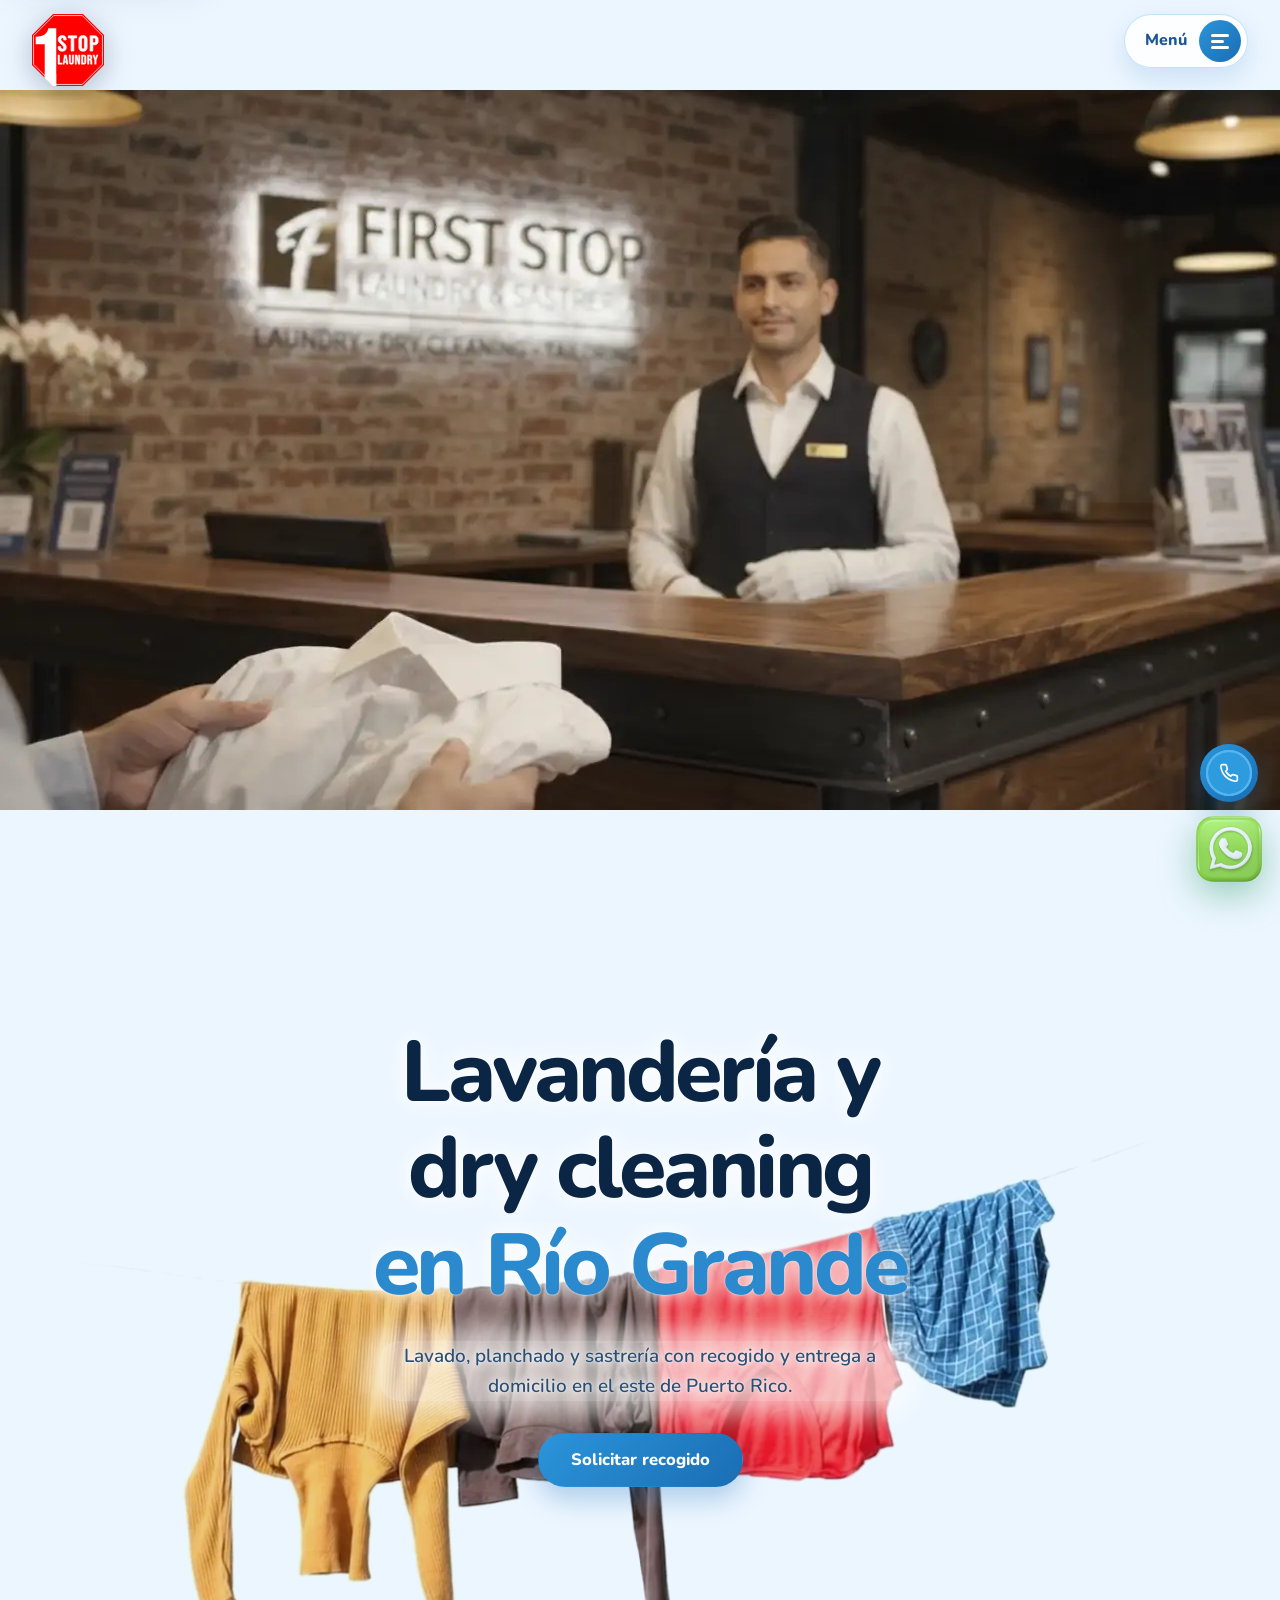
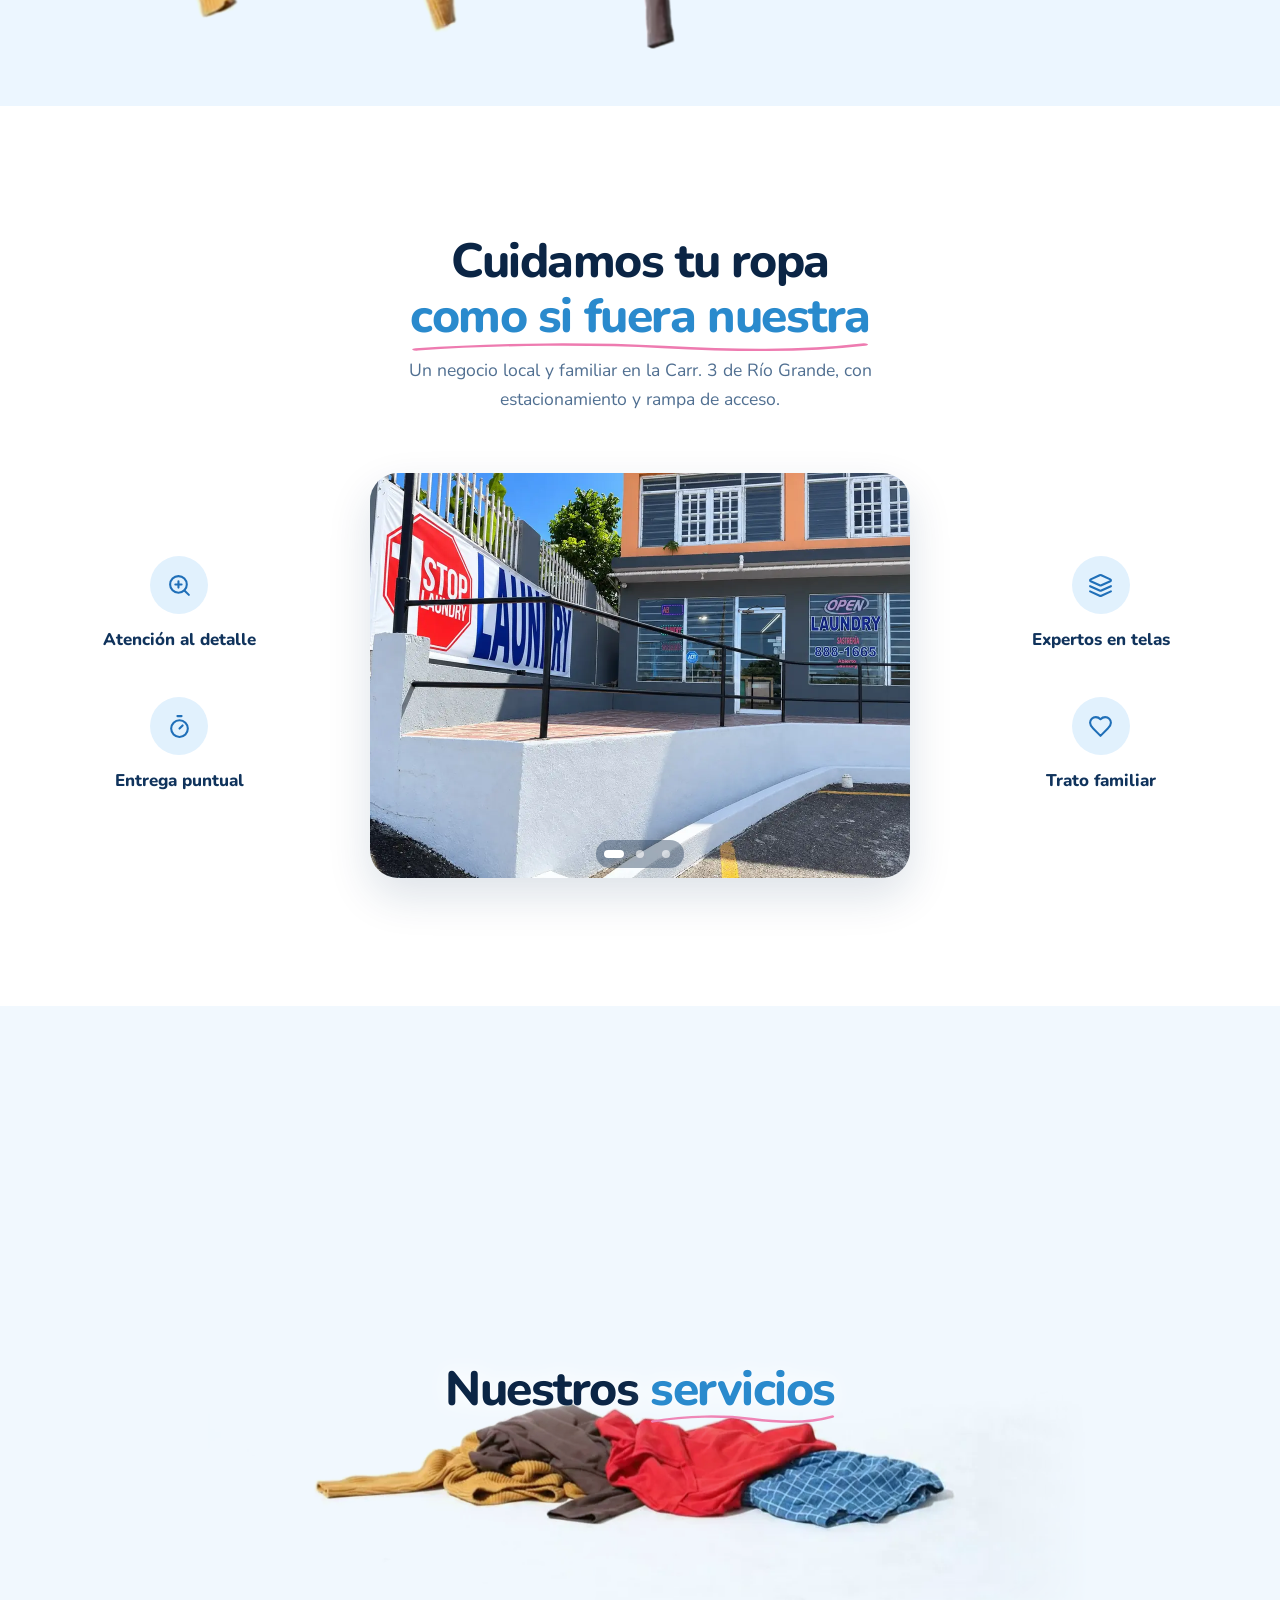
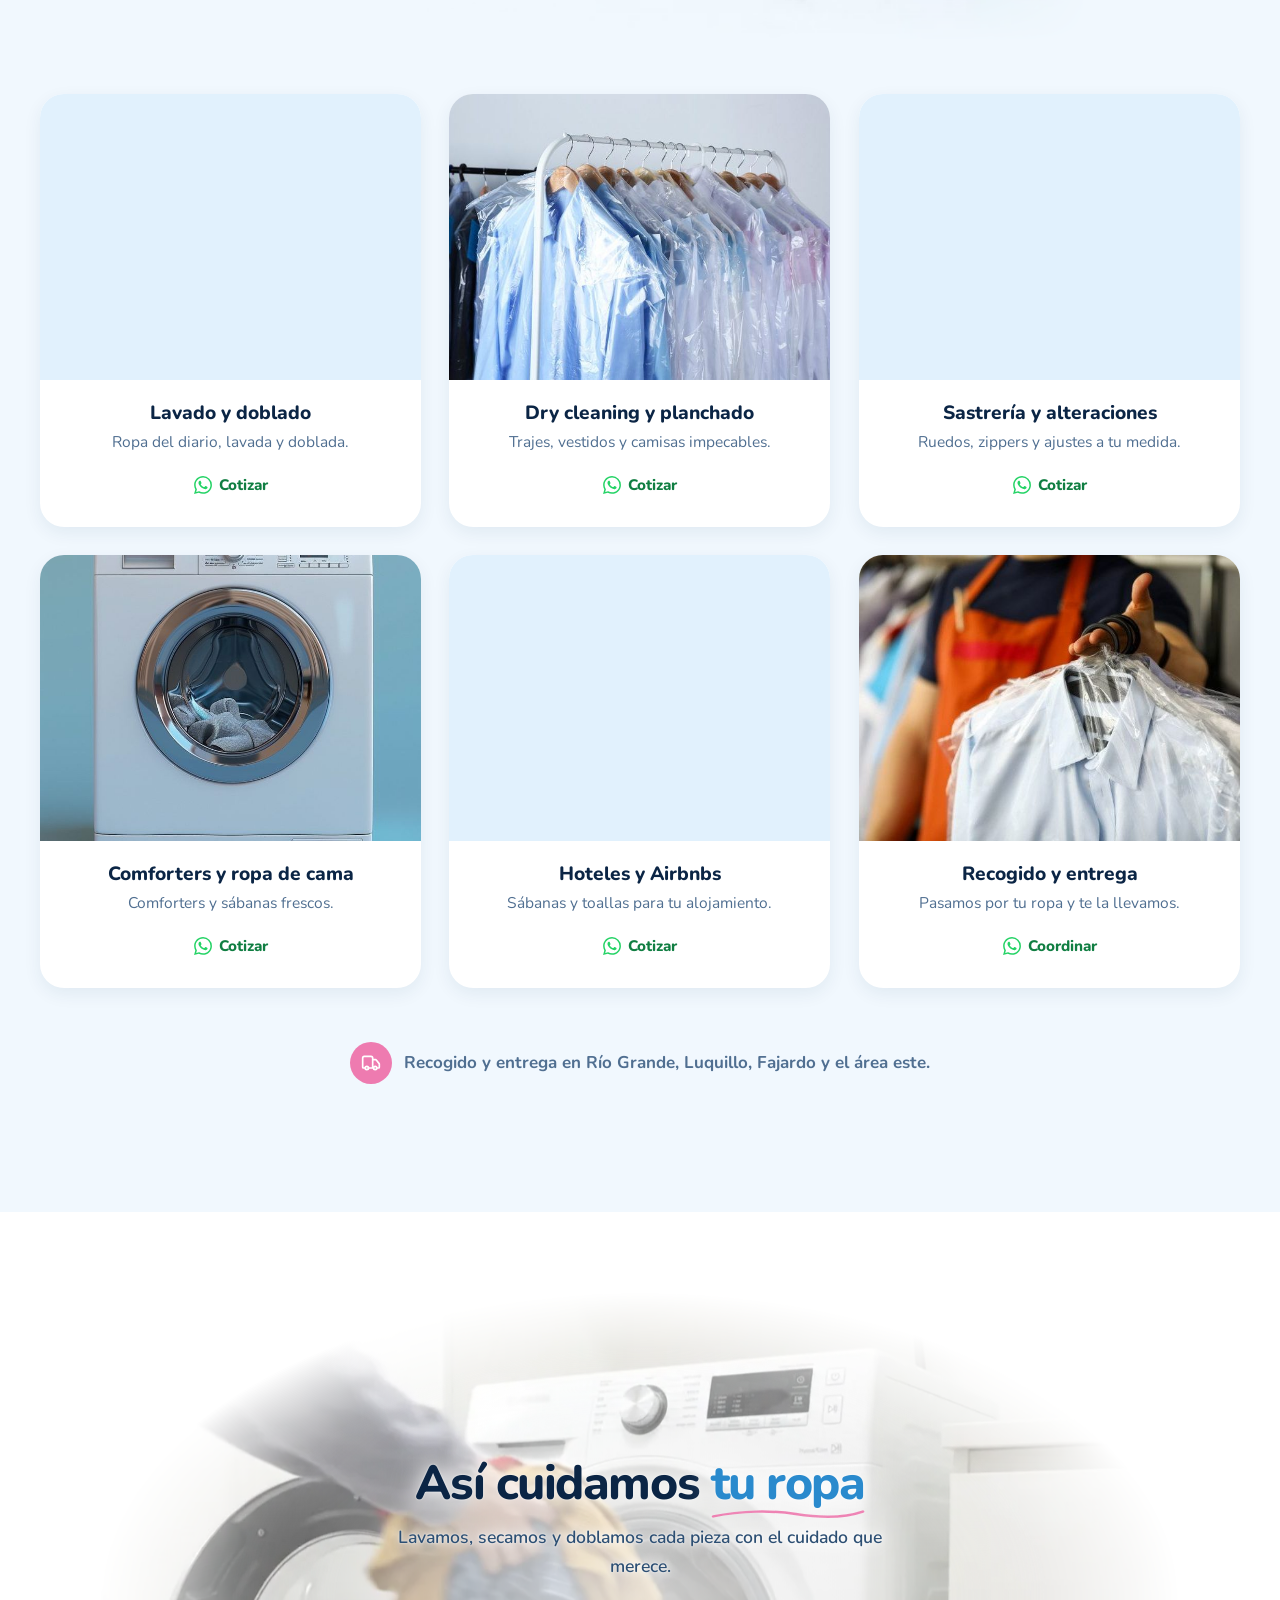
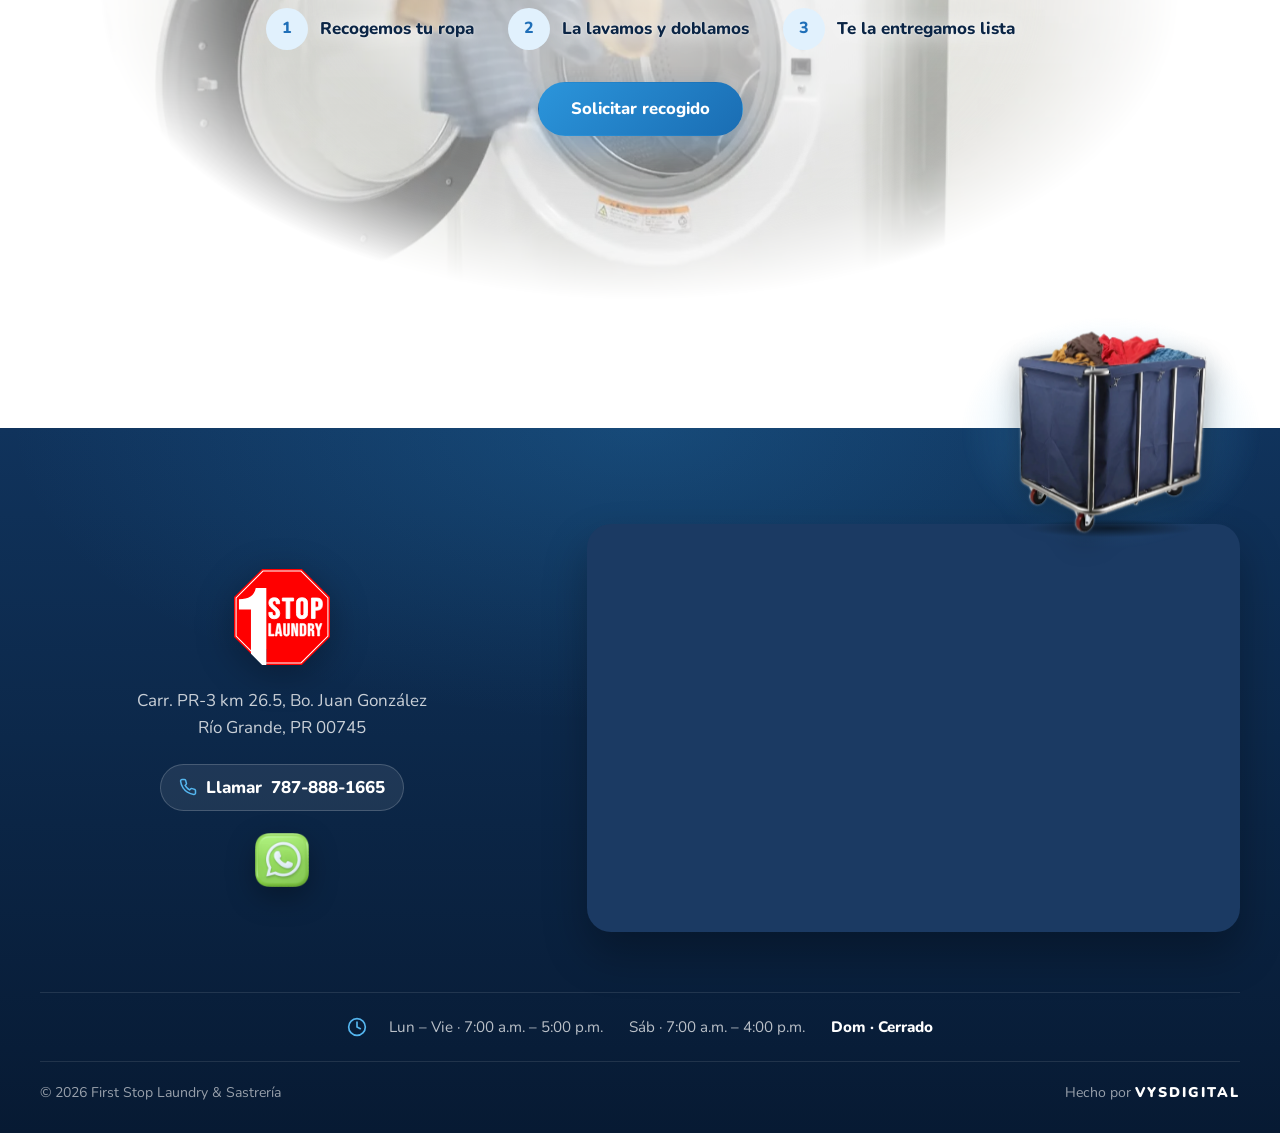
==== commit 248853fa: ".." ====
--- a/index.html
+++ b/index.html
@@ -36,14 +36,15 @@
   <meta property="og:title" content="Lavandería y Dry Cleaning en Río Grande, Puerto Rico" data-en-content="Laundry &amp; Dry Cleaning in Río Grande, Puerto Rico">
   <meta property="og:description" content="Lavado, dry cleaning, planchado y sastrería con recogido y entrega en el área este de Puerto Rico." data-en-content="Washing, dry cleaning, pressing and tailoring with pickup and delivery in eastern Puerto Rico.">
   <meta property="og:url" content="https://firstop-sigma.vercel.app/" data-en-content="https://firstop-sigma.vercel.app/en/">
-  <meta property="og:image" content="https://firstop-sigma.vercel.app/assets/images/og-image.jpg">
+  <!-- "?v=" obliga a WhatsApp y Facebook a mostrar la imagen nueva: cámbialo cada vez que cambies og-image.jpg -->
+  <meta property="og:image" content="https://firstop-sigma.vercel.app/assets/images/og-image.jpg?v=20261013">
   <meta property="og:image:width" content="1200">
   <meta property="og:image:height" content="630">
   <meta property="og:image:alt" content="First Stop Laundry &amp; Sastrería – Lavandería y Dry Cleaning en Río Grande, Puerto Rico" data-en-content="First Stop Laundry &amp; Sastrería – Laundry &amp; Dry Cleaning in Río Grande, Puerto Rico">
   <meta name="twitter:card" content="summary_large_image">
   <meta name="twitter:title" content="Lavandería y Dry Cleaning en Río Grande, Puerto Rico" data-en-content="Laundry &amp; Dry Cleaning in Río Grande, Puerto Rico">
   <meta name="twitter:description" content="Lavado, dry cleaning, planchado y sastrería con recogido y entrega en el área este de Puerto Rico." data-en-content="Washing, dry cleaning, pressing and tailoring with pickup and delivery in eastern Puerto Rico.">
-  <meta name="twitter:image" content="https://firstop-sigma.vercel.app/assets/images/og-image.jpg">
+  <meta name="twitter:image" content="https://firstop-sigma.vercel.app/assets/images/og-image.jpg?v=20261013">
 
   <link rel="icon" href="assets/icons/favicon.svg" type="image/svg+xml">
   <link rel="icon" href="assets/icons/favicon-32.png" sizes="32x32" type="image/png">
@@ -64,7 +65,9 @@
         "logo": "https://firstop-sigma.vercel.app/assets/logo/logo.png",
         "image": [
           "https://firstop-sigma.vercel.app/assets/images/og-image.jpg",
-          "https://firstop-sigma.vercel.app/assets/images/fachada-laundry-dry-cleaning-rio-grande.webp"
+          "https://firstop-sigma.vercel.app/assets/images/local/1-stop-laundry-rio-grande-fachada.webp",
+          "https://firstop-sigma.vercel.app/assets/images/local/1-stop-laundry-rio-grande-entrada.webp",
+          "https://firstop-sigma.vercel.app/assets/images/local/1-stop-laundry-rio-grande-estacionamiento.webp"
         ],
         "telephone": "+1-787-888-1665",
         "email": "marcanopr@gmail.com",
@@ -86,14 +89,14 @@
           {
             "@type": "OpeningHoursSpecification",
             "dayOfWeek": ["Monday", "Tuesday", "Wednesday", "Thursday", "Friday"],
-            "opens": "08:00",
-            "closes": "17:30"
+            "opens": "07:00",
+            "closes": "17:00"
           },
           {
             "@type": "OpeningHoursSpecification",
             "dayOfWeek": "Saturday",
-            "opens": "09:00",
-            "closes": "14:00"
+            "opens": "07:00",
+            "closes": "16:00"
           }
         ],
         "areaServed": [
@@ -109,7 +112,7 @@
           {
             "@type": "ContactPoint",
             "contactType": "customer service",
-            "telephone": "+1-939-655-5329",
+            "telephone": "+1-332-231-5033",
             "areaServed": "PR",
             "availableLanguage": ["Spanish", "English"]
           }
@@ -240,7 +243,7 @@
           <span class="line"><span class="accent" data-en="in Río Grande">en Río Grande</span></span>
         </h1>
         <p class="intro-text reveal" style="--i:3" data-en="Washing, pressing and tailoring with home pickup and delivery in eastern Puerto Rico.">Lavado, planchado y sastrería con recogido y entrega a domicilio en el este de Puerto Rico.</p>
-        <a class="btn btn-brand btn-lg intro-cta reveal" style="--i:4" href="https://wa.me/19396555329" data-wa="¡Hola First Stop! Quiero coordinar un recogido." data-wa-en="Hi First Stop! I'd like to schedule a pickup." target="_blank" rel="noopener" data-en="Request pickup">Solicitar recogido</a>
+        <a class="btn btn-brand btn-lg intro-cta reveal" style="--i:4" href="https://wa.me/13322315033" data-wa="¡Hola First Stop! Quiero coordinar un recogido." data-wa-en="Hi First Stop! I'd like to schedule a pickup." target="_blank" rel="noopener" data-en="Request pickup">Solicitar recogido</a>
       </div>
     </section>
 
@@ -250,7 +253,7 @@
 
         <header class="section-head reveal">
           <h2 class="section-title" id="about-title" data-en-html='We care for your clothes <span class="hl">as if they were ours</span>'>Cuidamos tu ropa <span class="hl">como si fuera nuestra</span></h2>
-          <p class="section-lead" data-en="A local, family-run business on Route 3 in Río Grande.">Un negocio local y familiar en la Carr. 3 de Río Grande.</p>
+          <p class="section-lead" data-en="A local, family-run business on Route 3 in Río Grande, with parking and ramp access.">Un negocio local y familiar en la Carr. 3 de Río Grande, con estacionamiento y rampa de acceso.</p>
         </header>
 
         <div class="about-grid">
@@ -265,10 +268,25 @@
             </li>
           </ul>
 
-          <figure class="about-media reveal" data-reveal="zoom">
-            <img src="assets/images/fachada-laundry-dry-cleaning-rio-grande.webp" width="706" height="703" loading="lazy" decoding="async"
-                 alt="Fachada de Laundry y Dry Cleaning (First Stop) en la Carr. 3 km 26.5 de Río Grande, Puerto Rico"
-                 data-en-alt="Laundry y Dry Cleaning (First Stop) storefront at Route 3, km 26.5, Río Grande, Puerto Rico">
+          <!-- Fotos del local: pasan solas mientras se ven; los puntos (o deslizar) cambian de foto.
+               Para cambiarlas, reemplaza los archivos en assets/images/local/ con el mismo nombre. -->
+          <figure class="about-media local-gallery reveal" data-reveal="zoom">
+            <div class="local-slides">
+              <img class="local-slide is-active" src="assets/images/local/1-stop-laundry-rio-grande-fachada.webp" width="1080" height="810" loading="lazy" decoding="async"
+                   alt="Fachada de 1 Stop Laundry con su letrero y la rampa de entrada, en la Carr. 3 km 26.5 de Río Grande, Puerto Rico"
+                   data-en-alt="1 Stop Laundry storefront with its sign and entrance ramp, at Route 3, km 26.5, Río Grande, Puerto Rico">
+              <img class="local-slide" src="assets/images/local/1-stop-laundry-rio-grande-entrada.webp" width="1080" height="810" loading="lazy" decoding="async"
+                   alt="Entrada de la lavandería con el letrero de abierto, laundry y sastrería, y el teléfono 888-1665"
+                   data-en-alt="Laundry entrance with the open, laundry and tailoring sign, and the phone number 888-1665">
+              <img class="local-slide" src="assets/images/local/1-stop-laundry-rio-grande-estacionamiento.webp" width="1080" height="810" loading="lazy" decoding="async"
+                   alt="Estacionamiento frente a 1 Stop Laundry en Río Grande, Puerto Rico"
+                   data-en-alt="Parking in front of 1 Stop Laundry in Río Grande, Puerto Rico">
+            </div>
+            <div class="local-dots" role="group" aria-label="Fotos del local" data-en-aria-label="Photos of the store">
+              <button type="button" class="local-dot" aria-pressed="true" aria-label="Foto 1: fachada" data-en-aria-label="Photo 1: storefront"></button>
+              <button type="button" class="local-dot" aria-pressed="false" aria-label="Foto 2: entrada" data-en-aria-label="Photo 2: entrance"></button>
+              <button type="button" class="local-dot" aria-pressed="false" aria-label="Foto 3: estacionamiento" data-en-aria-label="Photo 3: parking"></button>
+            </div>
           </figure>
 
           <ul class="about-features" role="list">
@@ -309,7 +327,7 @@
               <div class="service-body">
                 <h3 data-en="Wash &amp; fold">Lavado y doblado</h3>
                 <p data-en="Everyday clothes, washed and folded.">Ropa del diario, lavada y doblada.</p>
-                <a class="service-link" href="https://wa.me/19396555329" data-wa="¡Hola! Quiero cotizar el servicio de lavado y doblado." data-wa-en="Hi! I'd like a quote for wash and fold." target="_blank" rel="noopener"><svg aria-hidden="true"><use href="#i-whatsapp"/></svg><span data-en="Get a quote">Cotizar</span></a>
+                <a class="service-link" href="https://wa.me/13322315033" data-wa="¡Hola! Quiero cotizar el servicio de lavado y doblado." data-wa-en="Hi! I'd like a quote for wash and fold." target="_blank" rel="noopener"><svg aria-hidden="true"><use href="#i-whatsapp"/></svg><span data-en="Get a quote">Cotizar</span></a>
               </div>
             </article>
           </li>
@@ -321,7 +339,7 @@
               <div class="service-body">
                 <h3 data-en="Dry cleaning &amp; pressing">Dry cleaning y planchado</h3>
                 <p data-en="Spotless suits, dresses and shirts.">Trajes, vestidos y camisas impecables.</p>
-                <a class="service-link" href="https://wa.me/19396555329" data-wa="¡Hola! Quiero cotizar dry cleaning y planchado." data-wa-en="Hi! I'd like a quote for dry cleaning and pressing." target="_blank" rel="noopener"><svg aria-hidden="true"><use href="#i-whatsapp"/></svg><span data-en="Get a quote">Cotizar</span></a>
+                <a class="service-link" href="https://wa.me/13322315033" data-wa="¡Hola! Quiero cotizar dry cleaning y planchado." data-wa-en="Hi! I'd like a quote for dry cleaning and pressing." target="_blank" rel="noopener"><svg aria-hidden="true"><use href="#i-whatsapp"/></svg><span data-en="Get a quote">Cotizar</span></a>
               </div>
             </article>
           </li>
@@ -333,7 +351,7 @@
               <div class="service-body">
                 <h3 data-en="Tailoring &amp; alterations">Sastrería y alteraciones</h3>
                 <p data-en="Hems, zippers and custom fittings.">Ruedos, zippers y ajustes a tu medida.</p>
-                <a class="service-link" href="https://wa.me/19396555329" data-wa="¡Hola! Necesito un arreglo de sastrería." data-wa-en="Hi! I need a tailoring alteration." target="_blank" rel="noopener"><svg aria-hidden="true"><use href="#i-whatsapp"/></svg><span data-en="Get a quote">Cotizar</span></a>
+                <a class="service-link" href="https://wa.me/13322315033" data-wa="¡Hola! Necesito un arreglo de sastrería." data-wa-en="Hi! I need a tailoring alteration." target="_blank" rel="noopener"><svg aria-hidden="true"><use href="#i-whatsapp"/></svg><span data-en="Get a quote">Cotizar</span></a>
               </div>
             </article>
           </li>
@@ -345,7 +363,7 @@
               <div class="service-body">
                 <h3 data-en="Comforters &amp; bedding">Comforters y ropa de cama</h3>
                 <p data-en="Fresh comforters and sheets.">Comforters y sábanas frescos.</p>
-                <a class="service-link" href="https://wa.me/19396555329" data-wa="¡Hola! Quiero lavar comforters y ropa de cama." data-wa-en="Hi! I'd like to wash comforters and bedding." target="_blank" rel="noopener"><svg aria-hidden="true"><use href="#i-whatsapp"/></svg><span data-en="Get a quote">Cotizar</span></a>
+                <a class="service-link" href="https://wa.me/13322315033" data-wa="¡Hola! Quiero lavar comforters y ropa de cama." data-wa-en="Hi! I'd like to wash comforters and bedding." target="_blank" rel="noopener"><svg aria-hidden="true"><use href="#i-whatsapp"/></svg><span data-en="Get a quote">Cotizar</span></a>
               </div>
             </article>
           </li>
@@ -357,7 +375,7 @@
               <div class="service-body">
                 <h3 data-en="Hotels &amp; Airbnbs">Hoteles y Airbnbs</h3>
                 <p data-en="Sheets and towels for your rental.">Sábanas y toallas para tu alojamiento.</p>
-                <a class="service-link" href="https://wa.me/19396555329" data-wa="¡Hola! Me interesa el servicio de lavandería para mi hotel o Airbnb." data-wa-en="Hi! I'm interested in laundry service for my hotel or Airbnb." target="_blank" rel="noopener"><svg aria-hidden="true"><use href="#i-whatsapp"/></svg><span data-en="Get a quote">Cotizar</span></a>
+                <a class="service-link" href="https://wa.me/13322315033" data-wa="¡Hola! Me interesa el servicio de lavandería para mi hotel o Airbnb." data-wa-en="Hi! I'm interested in laundry service for my hotel or Airbnb." target="_blank" rel="noopener"><svg aria-hidden="true"><use href="#i-whatsapp"/></svg><span data-en="Get a quote">Cotizar</span></a>
               </div>
             </article>
           </li>
@@ -369,7 +387,7 @@
               <div class="service-body">
                 <h3 data-en="Pickup &amp; delivery">Recogido y entrega</h3>
                 <p data-en="We pick up your laundry and bring it back.">Pasamos por tu ropa y te la llevamos.</p>
-                <a class="service-link" href="https://wa.me/19396555329" data-wa="¡Hola! Quiero coordinar un recogido a domicilio." data-wa-en="Hi! I'd like to schedule a home pickup." target="_blank" rel="noopener"><svg aria-hidden="true"><use href="#i-whatsapp"/></svg><span data-en="Schedule">Coordinar</span></a>
+                <a class="service-link" href="https://wa.me/13322315033" data-wa="¡Hola! Quiero coordinar un recogido a domicilio." data-wa-en="Hi! I'd like to schedule a home pickup." target="_blank" rel="noopener"><svg aria-hidden="true"><use href="#i-whatsapp"/></svg><span data-en="Schedule">Coordinar</span></a>
               </div>
             </article>
           </li>
@@ -399,7 +417,7 @@
             <li class="reveal" style="--i:3"><span class="step-num" aria-hidden="true">2</span><span data-en="We wash and fold it">La lavamos y doblamos</span></li>
             <li class="reveal" style="--i:4"><span class="step-num" aria-hidden="true">3</span><span data-en="We deliver it ready">Te la entregamos lista</span></li>
           </ol>
-          <a class="btn btn-brand btn-lg process-cta reveal" style="--i:5" href="https://wa.me/19396555329" data-wa="¡Hola First Stop! Quiero coordinar un recogido." data-wa-en="Hi First Stop! I'd like to schedule a pickup." target="_blank" rel="noopener" data-en="Request pickup">Solicitar recogido</a>
+          <a class="btn btn-brand btn-lg process-cta reveal" style="--i:5" href="https://wa.me/13322315033" data-wa="¡Hola First Stop! Quiero coordinar un recogido." data-wa-en="Hi First Stop! I'd like to schedule a pickup." target="_blank" rel="noopener" data-en="Request pickup">Solicitar recogido</a>
           </div>
         </div>
       </div>
@@ -449,24 +467,26 @@
               Carr. PR-3 km 26.5, Bo. Juan González<br>Río Grande, PR 00745
             </a>
           </address>
+          <a class="footer-phone" href="tel:+17878881665"><svg aria-hidden="true"><use href="#i-phone"/></svg><span data-en="Call">Llamar</span> 787-888-1665</a>
           <ul class="socials" role="list" aria-label="Canales oficiales" data-en-aria-label="Official channels">
             <li>
-              <a href="https://wa.me/19396555329" data-wa="¡Hola First Stop! Quiero información sobre sus servicios." data-wa-en="Hi First Stop! I'd like information about your services." target="_blank" rel="noopener" aria-label="WhatsApp">
+              <a href="https://wa.me/13322315033" data-wa="¡Hola First Stop! Quiero información sobre sus servicios." data-wa-en="Hi First Stop! I'd like information about your services." target="_blank" rel="noopener" aria-label="WhatsApp">
                 <img src="assets/icons/whatsapp-3d.webp" width="56" height="56" loading="lazy" alt="">
               </a>
             </li>
+            <!-- Facebook e Instagram: escondidos hasta tener las páginas oficiales del negocio.
+                 Para mostrarlos, pon la URL de la página en href y quita los comentarios (y agrégala en "sameAs").
             <li>
-              <!-- Reemplaza por la URL oficial de Facebook -->
-              <a href="https://www.facebook.com/" target="_blank" rel="noopener" aria-label="Facebook">
+              <a href="https://www.facebook.com/PAGINA-DEL-NEGOCIO" target="_blank" rel="noopener" aria-label="Facebook">
                 <img src="assets/icons/facebook-3d.webp" width="56" height="56" loading="lazy" alt="">
               </a>
             </li>
             <li>
-              <!-- Reemplaza por la URL oficial de Instagram -->
-              <a href="https://www.instagram.com/" target="_blank" rel="noopener" aria-label="Instagram">
+              <a href="https://www.instagram.com/CUENTA-DEL-NEGOCIO" target="_blank" rel="noopener" aria-label="Instagram">
                 <img src="assets/icons/instagram-3d.webp" width="56" height="56" loading="lazy" alt="">
               </a>
             </li>
+            -->
           </ul>
         </div>
 
@@ -480,8 +500,8 @@
       <div class="footer-hours">
         <svg class="hours-icon" aria-hidden="true"><use href="#i-clock"/></svg>
         <ul class="hours-list" role="list" aria-label="Horario" data-en-aria-label="Hours">
-          <li data-days="1,2,3,4,5" data-en="Mon – Fri · 8:00 a.m. – 5:30 p.m.">Lun – Vie · 8:00 a.m. – 5:30 p.m.</li>
-          <li data-days="6" data-en="Sat · 9:00 a.m. – 2:00 p.m.">Sáb · 9:00 a.m. – 2:00 p.m.</li>
+          <li data-days="1,2,3,4,5" data-en="Mon – Fri · 7:00 a.m. – 5:00 p.m.">Lun – Vie · 7:00 a.m. – 5:00 p.m.</li>
+          <li data-days="6" data-en="Sat · 7:00 a.m. – 4:00 p.m.">Sáb · 7:00 a.m. – 4:00 p.m.</li>
           <li data-days="0" data-en="Sun · Closed">Dom · Cerrado</li>
         </ul>
       </div>
@@ -502,7 +522,7 @@
       </span>
       <span class="call-icon" aria-hidden="true"><svg><use href="#i-phone"/></svg></span>
     </a>
-    <a class="wa-float" href="https://wa.me/19396555329" data-wa="¡Hola First Stop! Quiero información sobre sus servicios." data-wa-en="Hi First Stop! I'd like information about your services." target="_blank" rel="noopener" aria-label="Escríbenos por WhatsApp" data-en-aria-label="Message us on WhatsApp">
+    <a class="wa-float" href="https://wa.me/13322315033" data-wa="¡Hola First Stop! Quiero información sobre sus servicios." data-wa-en="Hi First Stop! I'd like information about your services." target="_blank" rel="noopener" aria-label="Escríbenos por WhatsApp" data-en-aria-label="Message us on WhatsApp">
       <span class="wa-ring" aria-hidden="true"></span>
       <span class="wa-ring wa-ring--2" aria-hidden="true"></span>
       <img src="assets/icons/whatsapp-3d.webp" width="68" height="68" alt="">
--- a/assets/css/styles.css
+++ b/assets/css/styles.css
@@ -608,7 +608,7 @@
 .about { overflow: hidden; }
 .about-grid {
   display: grid;
-  grid-template-columns: 1fr minmax(280px, 420px) 1fr;
+  grid-template-columns: 1fr minmax(300px, 540px) 1fr;
   gap: clamp(26px, 4vw, 64px);
   align-items: center;
 }
@@ -637,13 +637,65 @@
 .feature:hover .feature-icon { transform: translateY(-4px) rotate(-8deg); background: var(--blue-500); color: #fff; }
 
 .about-media { margin: 0; }
-.about-media img {
+
+/* Fotos del local: una sobre otra; la activa aparece suave y se acerca despacio */
+.local-gallery { position: relative; }
+.local-slides {
+  position: relative;
+  overflow: hidden;
+  aspect-ratio: 4 / 3;
+  border-radius: 28px;
+  background: var(--blue-100);
+  box-shadow: var(--shadow);
+  touch-action: pan-y;            /* deslizar de lado cambia de foto; de arriba abajo, la página */
+}
+.local-slide {
+  position: absolute;
+  inset: 0;
   width: 100%;
-  aspect-ratio: 1;
+  height: 100%;
   object-fit: cover;
-  border-radius: 28px;
-  box-shadow: var(--shadow);
-}
+  opacity: 0;
+  scale: 1.06;
+  user-select: none;
+  -webkit-user-drag: none;
+  transition: opacity 1s var(--ease-out), scale 6s linear;
+}
+.local-slide.is-active { opacity: 1; scale: 1; }
+html:not(.js) .local-slide:first-child { opacity: 1; scale: 1; }
+html:not(.js) .local-dots { display: none; }
+
+.local-dots {
+  position: absolute;
+  left: 50%;
+  bottom: 10px;
+  display: flex;
+  gap: 2px;
+  padding: 2px 6px;
+  border-radius: 999px;
+  background: rgba(11, 37, 69, .38);
+  translate: -50% 0;
+}
+.local-dot {
+  display: grid;
+  place-items: center;
+  width: 24px;
+  height: 24px;
+  padding: 0;
+  border: 0;
+  background: none;
+  cursor: pointer;
+}
+.local-dot::before {
+  content: "";
+  width: 8px;
+  height: 8px;
+  border-radius: 999px;
+  background: rgba(255, 255, 255, .6);
+  transition: width .4s var(--ease-out), background-color .3s;
+}
+.local-dot:hover::before { background: #fff; }
+.local-dot[aria-pressed="true"]::before { width: 20px; background: #fff; }
 
 /* ---------- Servicios ---------- */
 .services { background: var(--blue-50); }
@@ -802,6 +854,22 @@
 .footer-address a { color: rgba(255, 255, 255, .78); transition: color .3s; }
 .footer-address a:hover { color: #fff; }
 
+/* Teléfono del footer (aquí se esconden los botones flotantes) */
+.footer-phone {
+  display: inline-flex;
+  align-items: center;
+  gap: 9px;
+  padding: 9px 18px;
+  border: 1px solid rgba(255, 255, 255, .18);
+  border-radius: 999px;
+  background: rgba(255, 255, 255, .08);
+  color: #fff;
+  font-weight: 800;
+  transition: background-color .3s, translate .4s var(--ease-spring);
+}
+.footer-phone svg { width: 18px; height: 18px; color: var(--blue-400); }
+.footer-phone:hover { background: rgba(255, 255, 255, .16); translate: 0 -2px; }
+
 .socials { display: flex; justify-content: center; gap: 16px; margin: 0; padding: 0; list-style: none; }
 .socials a { display: block; border-radius: 16px; }
 .socials img {
@@ -1073,7 +1141,7 @@
    ========================================================================== */
 @media (max-width: 980px) {
   .about-grid { grid-template-columns: 1fr 1fr; }
-  .about-media { grid-column: 1 / -1; grid-row: 1; width: min(420px, 84%); margin: 0 auto 20px; }
+  .about-media { grid-column: 1 / -1; grid-row: 1; width: min(560px, 92%); margin: 0 auto 20px; }
 
   .services-grid { grid-template-columns: repeat(2, 1fr); }
 
@@ -1260,12 +1328,13 @@
   /* ---------- Nosotros ---------- */
   .about-grid { grid-template-columns: 1fr 1fr; gap: 10px 12px; }
   .about-media { width: 100%; margin: 0 0 4px; }
-  .about-media img {
+  .local-slides {
     aspect-ratio: auto;
     height: clamp(120px, calc(var(--screen) * .32), 240px);
-    object-position: 50% 32%;
     border-radius: 20px;
   }
+  .local-slide { object-position: 50% 45%; }
+  .local-dots { bottom: 6px; }
   .about-features { gap: 8px; }
   .feature { flex-direction: row; gap: 10px; font-size: .84rem; text-align: left; }
   .feature-icon { width: 36px; height: 36px; flex: none; }
@@ -1337,13 +1406,15 @@
   .footer-info { gap: 8px; }
   .footer-logo .logo { height: 46px; }
   .footer-address { font-size: .84rem; line-height: 1.45; }
+  .footer-phone { gap: 7px; padding: 6px 13px; font-size: .84rem; }
+  .footer-phone svg { width: 15px; height: 15px; }
   .socials { gap: 12px; }
   .socials img { width: 40px; height: 40px; }
   .map-frame { aspect-ratio: auto; height: clamp(130px, calc(var(--screen) * .3), 230px); border-radius: 18px; }
   .footer-hours { padding: 10px 0; gap: 4px 10px; font-size: .78rem; }
   .hours-list { gap: 2px 12px; }
   .footer-bottom { padding: 8px 0 12px; gap: 2px; font-size: .72rem; }
-  .footer-cart { --cart-w: 80px; right: 2px; }
+  .footer-cart { --cart-w: 64px; right: 0; }          /* pequeño, para no tapar el botón de llamar */
 
   /* ---------- Botones flotantes más compactos ---------- */
   .float-actions { right: 10px; bottom: max(12px, env(safe-area-inset-bottom)); gap: 10px; }
@@ -1361,7 +1432,7 @@
   .about-features { grid-template-columns: 1fr 1fr; gap: 6px; }
   .feature { flex-direction: column; gap: 6px; font-size: .74rem; line-height: 1.25; text-align: center; }
   .feature-icon { width: 38px; height: 38px; }
-  .about-media img { height: clamp(110px, calc(var(--screen) * .3), 230px); }
+  .local-slides { height: clamp(110px, calc(var(--screen) * .3), 230px); }
   .float-actions { right: 8px; bottom: max(10px, env(safe-area-inset-bottom)); gap: 8px; }
   .call-float { height: 42px; padding: 3px; }
   .call-icon { width: 36px; height: 36px; }
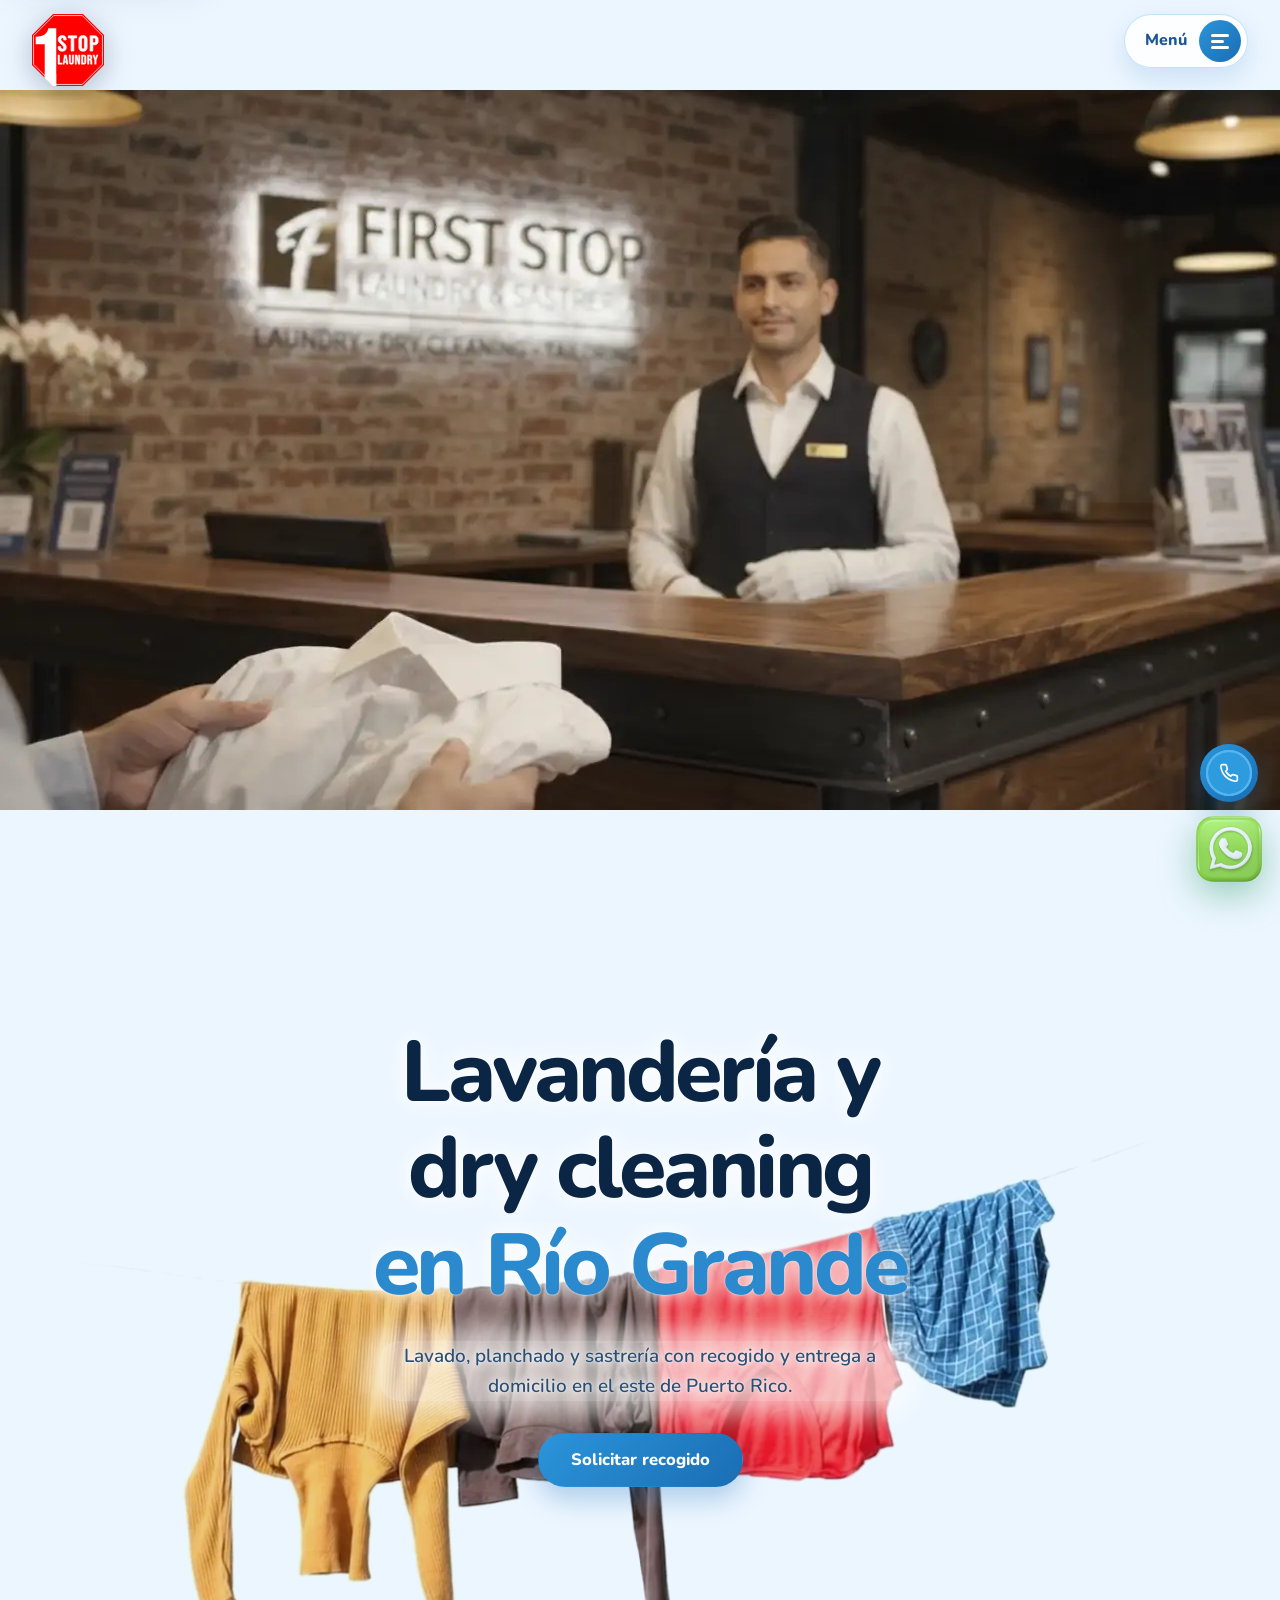
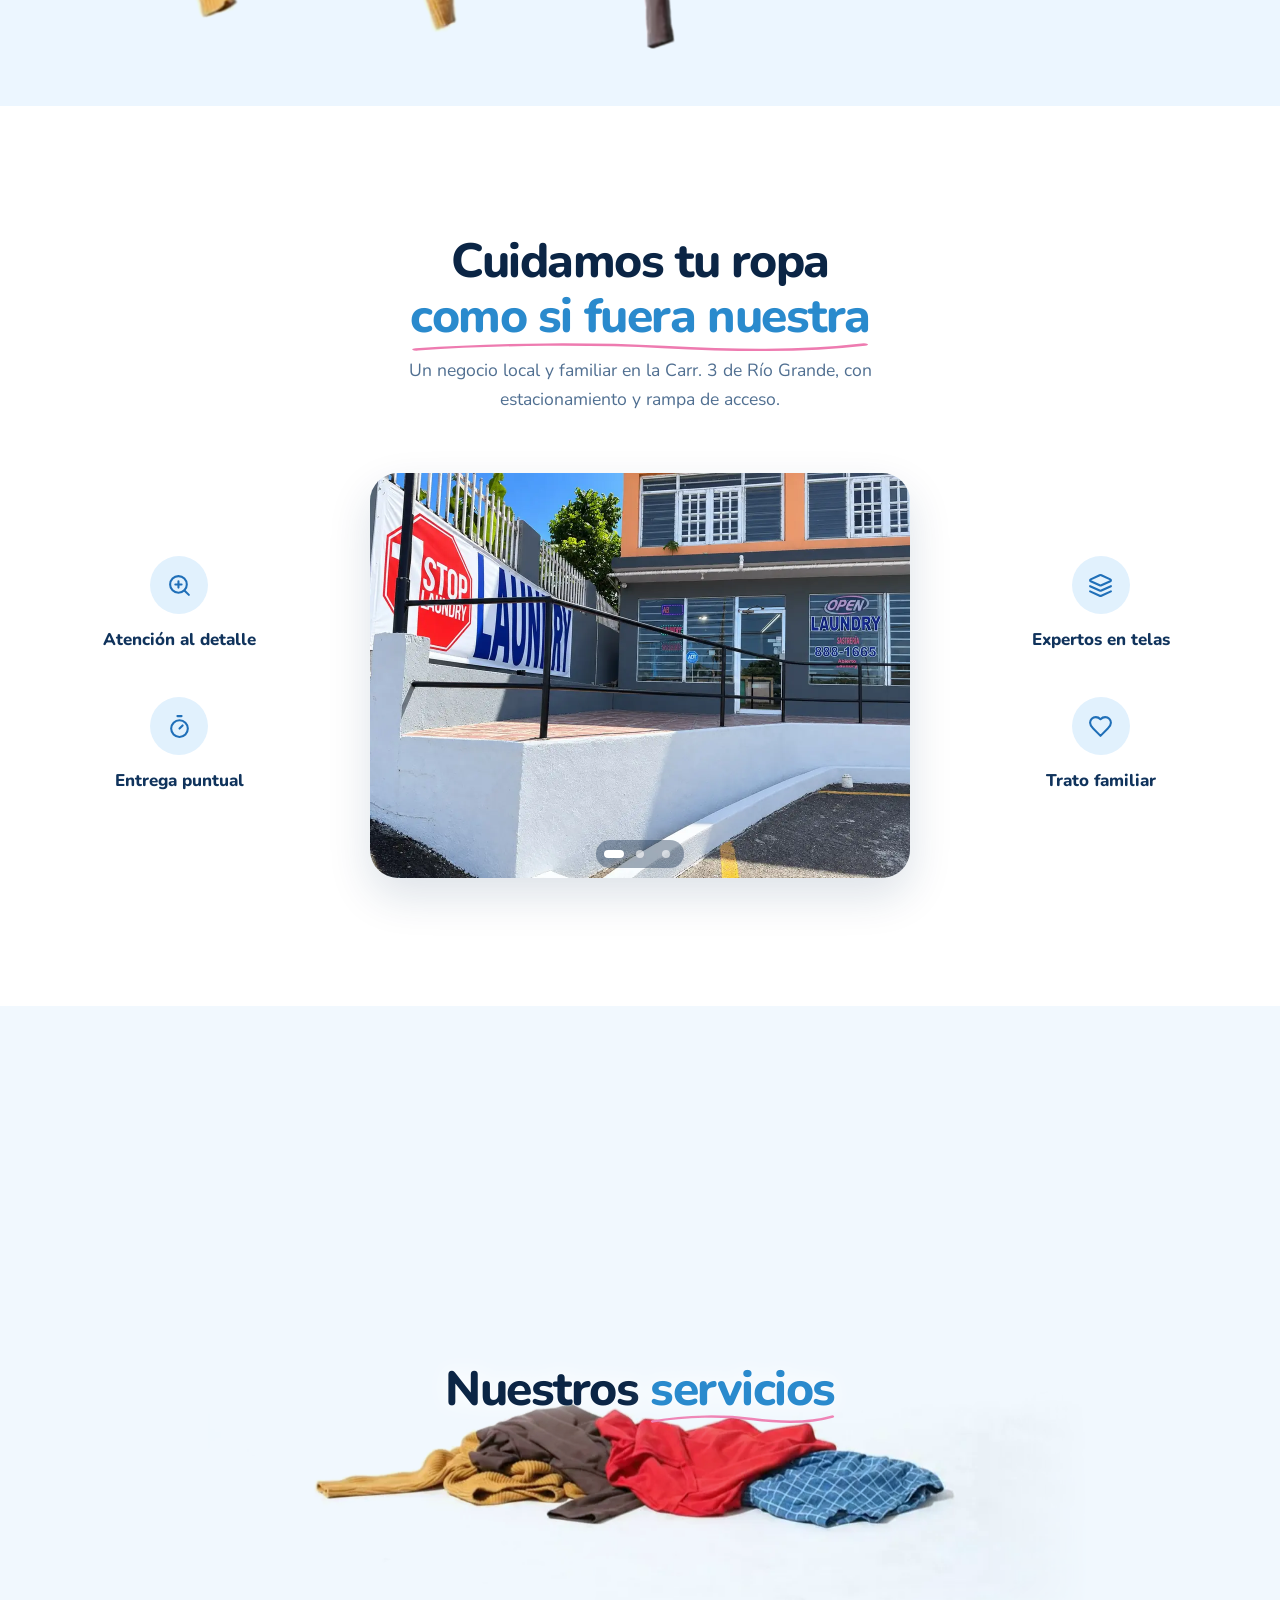
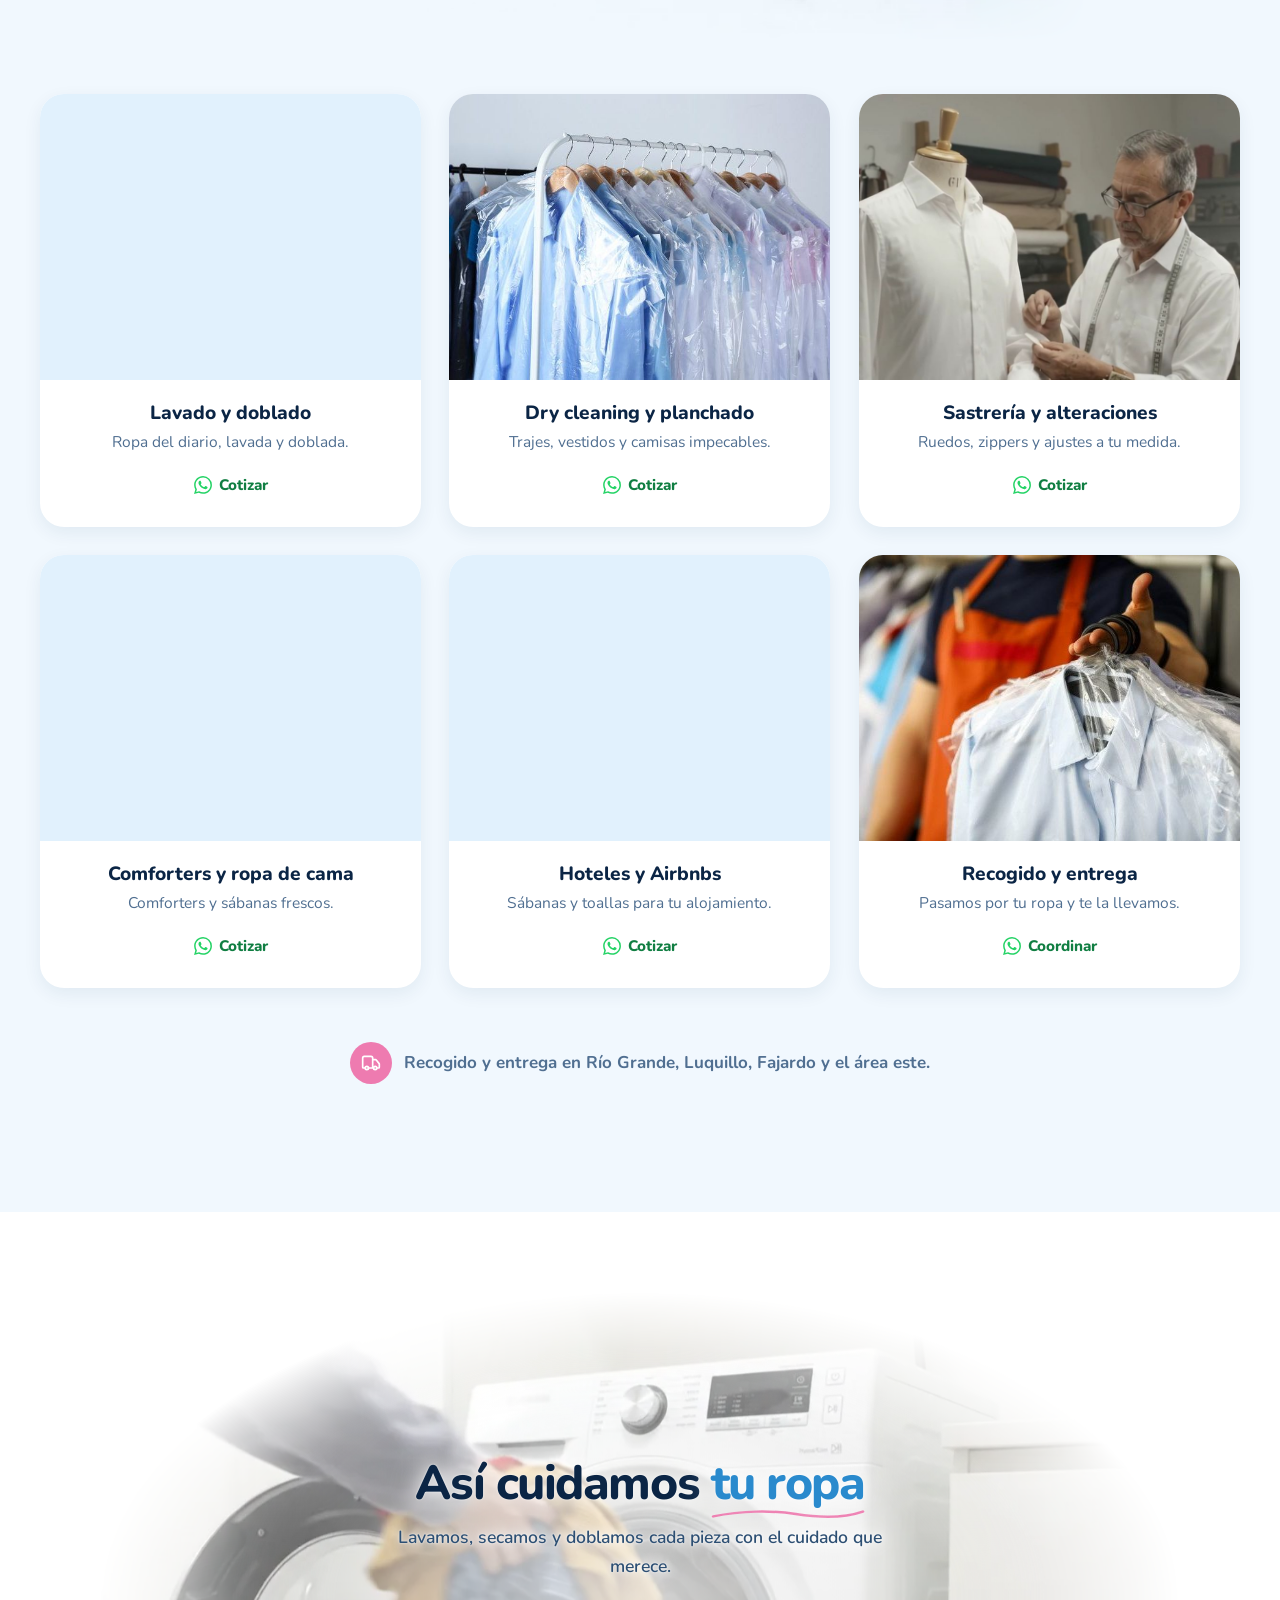
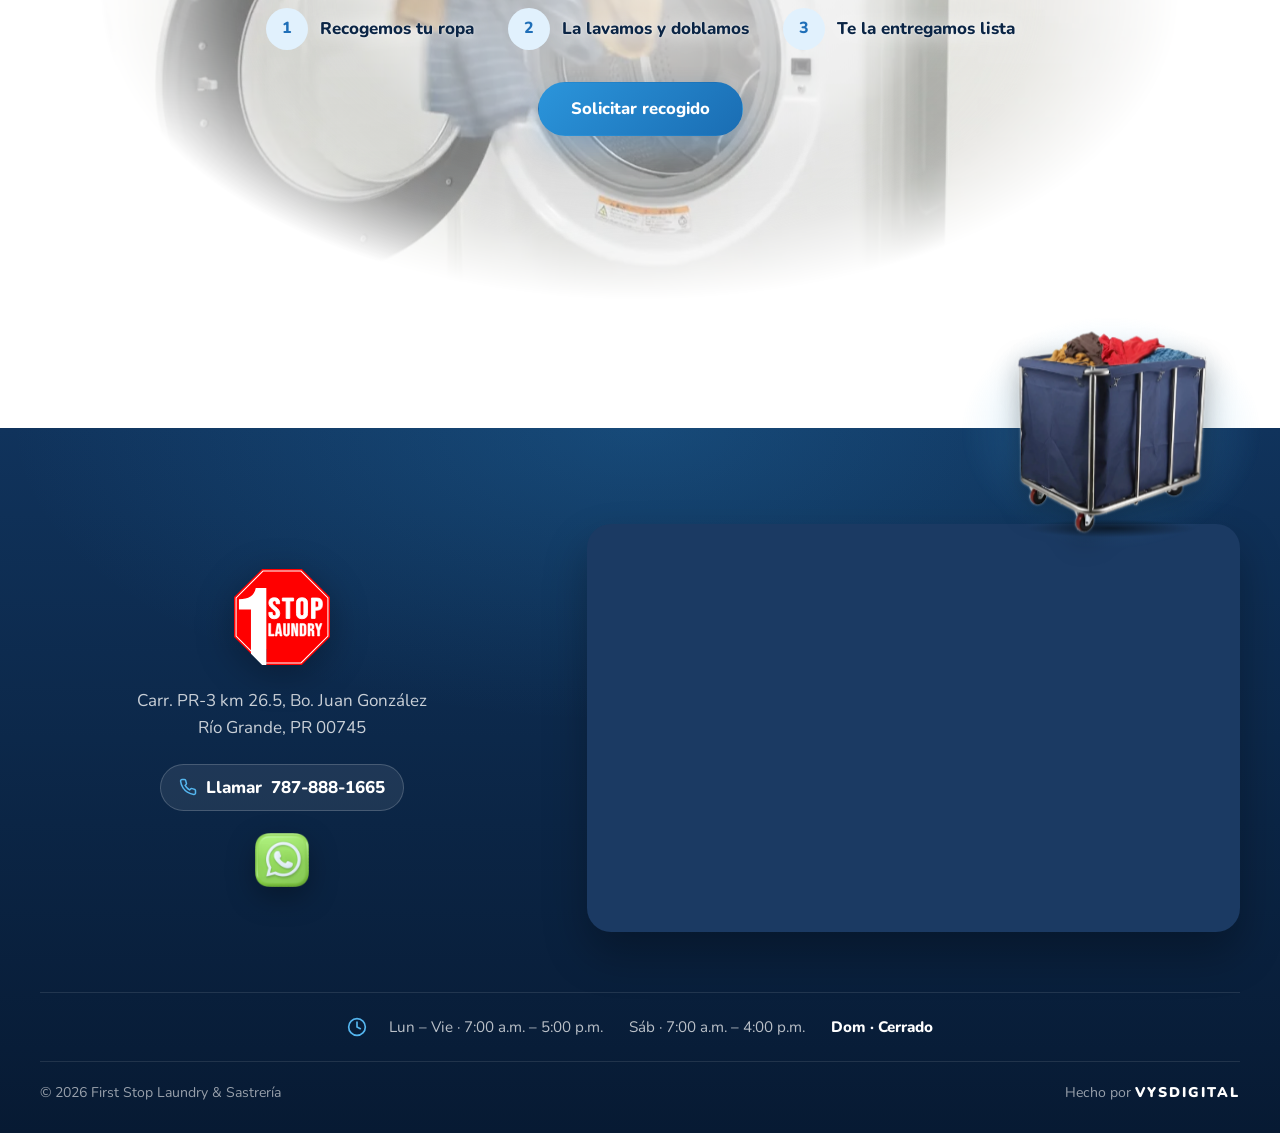
==== commit 31277206: "..." ====
--- a/index.html
+++ b/index.html
@@ -1,6 +1,14 @@
 <!doctype html>
 <html lang="es-PR">
 <head>
+  <!-- Google tag (gtag.js) -->
+  <script async src="https://www.googletagmanager.com/gtag/js?id=AW-18529891053"></script>
+  <script>
+    window.dataLayer = window.dataLayer || [];
+    function gtag(){dataLayer.push(arguments);}
+    gtag('js', new Date());
+    gtag('config', 'AW-18529891053');
+  </script>
   <meta charset="utf-8">
   <meta name="viewport" content="width=device-width, initial-scale=1, viewport-fit=cover">
   <!-- Versión en inglés (/en/): se genera desde esta página con "node scripts/version-ingles.js".
@@ -112,7 +120,7 @@
           {
             "@type": "ContactPoint",
             "contactType": "customer service",
-            "telephone": "+1-332-231-5033",
+            "telephone": "+1-939-655-5329",
             "areaServed": "PR",
             "availableLanguage": ["Spanish", "English"]
           }
@@ -243,7 +251,7 @@
           <span class="line"><span class="accent" data-en="in Río Grande">en Río Grande</span></span>
         </h1>
         <p class="intro-text reveal" style="--i:3" data-en="Washing, pressing and tailoring with home pickup and delivery in eastern Puerto Rico.">Lavado, planchado y sastrería con recogido y entrega a domicilio en el este de Puerto Rico.</p>
-        <a class="btn btn-brand btn-lg intro-cta reveal" style="--i:4" href="https://wa.me/13322315033" data-wa="¡Hola First Stop! Quiero coordinar un recogido." data-wa-en="Hi First Stop! I'd like to schedule a pickup." target="_blank" rel="noopener" data-en="Request pickup">Solicitar recogido</a>
+        <a class="btn btn-brand btn-lg intro-cta reveal" style="--i:4" href="https://wa.me/19396555329" data-wa="¡Hola First Stop! Quiero coordinar un recogido." data-wa-en="Hi First Stop! I'd like to schedule a pickup." target="_blank" rel="noopener" data-en="Request pickup">Solicitar recogido</a>
       </div>
     </section>
 
@@ -327,7 +335,7 @@
               <div class="service-body">
                 <h3 data-en="Wash &amp; fold">Lavado y doblado</h3>
                 <p data-en="Everyday clothes, washed and folded.">Ropa del diario, lavada y doblada.</p>
-                <a class="service-link" href="https://wa.me/13322315033" data-wa="¡Hola! Quiero cotizar el servicio de lavado y doblado." data-wa-en="Hi! I'd like a quote for wash and fold." target="_blank" rel="noopener"><svg aria-hidden="true"><use href="#i-whatsapp"/></svg><span data-en="Get a quote">Cotizar</span></a>
+                <a class="service-link" href="https://wa.me/19396555329" data-wa="¡Hola! Quiero cotizar el servicio de lavado y doblado." data-wa-en="Hi! I'd like a quote for wash and fold." target="_blank" rel="noopener"><svg aria-hidden="true"><use href="#i-whatsapp"/></svg><span data-en="Get a quote">Cotizar</span></a>
               </div>
             </article>
           </li>
@@ -339,7 +347,7 @@
               <div class="service-body">
                 <h3 data-en="Dry cleaning &amp; pressing">Dry cleaning y planchado</h3>
                 <p data-en="Spotless suits, dresses and shirts.">Trajes, vestidos y camisas impecables.</p>
-                <a class="service-link" href="https://wa.me/13322315033" data-wa="¡Hola! Quiero cotizar dry cleaning y planchado." data-wa-en="Hi! I'd like a quote for dry cleaning and pressing." target="_blank" rel="noopener"><svg aria-hidden="true"><use href="#i-whatsapp"/></svg><span data-en="Get a quote">Cotizar</span></a>
+                <a class="service-link" href="https://wa.me/19396555329" data-wa="¡Hola! Quiero cotizar dry cleaning y planchado." data-wa-en="Hi! I'd like a quote for dry cleaning and pressing." target="_blank" rel="noopener"><svg aria-hidden="true"><use href="#i-whatsapp"/></svg><span data-en="Get a quote">Cotizar</span></a>
               </div>
             </article>
           </li>
@@ -351,7 +359,7 @@
               <div class="service-body">
                 <h3 data-en="Tailoring &amp; alterations">Sastrería y alteraciones</h3>
                 <p data-en="Hems, zippers and custom fittings.">Ruedos, zippers y ajustes a tu medida.</p>
-                <a class="service-link" href="https://wa.me/13322315033" data-wa="¡Hola! Necesito un arreglo de sastrería." data-wa-en="Hi! I need a tailoring alteration." target="_blank" rel="noopener"><svg aria-hidden="true"><use href="#i-whatsapp"/></svg><span data-en="Get a quote">Cotizar</span></a>
+                <a class="service-link" href="https://wa.me/19396555329" data-wa="¡Hola! Necesito un arreglo de sastrería." data-wa-en="Hi! I need a tailoring alteration." target="_blank" rel="noopener"><svg aria-hidden="true"><use href="#i-whatsapp"/></svg><span data-en="Get a quote">Cotizar</span></a>
               </div>
             </article>
           </li>
@@ -363,7 +371,7 @@
               <div class="service-body">
                 <h3 data-en="Comforters &amp; bedding">Comforters y ropa de cama</h3>
                 <p data-en="Fresh comforters and sheets.">Comforters y sábanas frescos.</p>
-                <a class="service-link" href="https://wa.me/13322315033" data-wa="¡Hola! Quiero lavar comforters y ropa de cama." data-wa-en="Hi! I'd like to wash comforters and bedding." target="_blank" rel="noopener"><svg aria-hidden="true"><use href="#i-whatsapp"/></svg><span data-en="Get a quote">Cotizar</span></a>
+                <a class="service-link" href="https://wa.me/19396555329" data-wa="¡Hola! Quiero lavar comforters y ropa de cama." data-wa-en="Hi! I'd like to wash comforters and bedding." target="_blank" rel="noopener"><svg aria-hidden="true"><use href="#i-whatsapp"/></svg><span data-en="Get a quote">Cotizar</span></a>
               </div>
             </article>
           </li>
@@ -375,7 +383,7 @@
               <div class="service-body">
                 <h3 data-en="Hotels &amp; Airbnbs">Hoteles y Airbnbs</h3>
                 <p data-en="Sheets and towels for your rental.">Sábanas y toallas para tu alojamiento.</p>
-                <a class="service-link" href="https://wa.me/13322315033" data-wa="¡Hola! Me interesa el servicio de lavandería para mi hotel o Airbnb." data-wa-en="Hi! I'm interested in laundry service for my hotel or Airbnb." target="_blank" rel="noopener"><svg aria-hidden="true"><use href="#i-whatsapp"/></svg><span data-en="Get a quote">Cotizar</span></a>
+                <a class="service-link" href="https://wa.me/19396555329" data-wa="¡Hola! Me interesa el servicio de lavandería para mi hotel o Airbnb." data-wa-en="Hi! I'm interested in laundry service for my hotel or Airbnb." target="_blank" rel="noopener"><svg aria-hidden="true"><use href="#i-whatsapp"/></svg><span data-en="Get a quote">Cotizar</span></a>
               </div>
             </article>
           </li>
@@ -387,7 +395,7 @@
               <div class="service-body">
                 <h3 data-en="Pickup &amp; delivery">Recogido y entrega</h3>
                 <p data-en="We pick up your laundry and bring it back.">Pasamos por tu ropa y te la llevamos.</p>
-                <a class="service-link" href="https://wa.me/13322315033" data-wa="¡Hola! Quiero coordinar un recogido a domicilio." data-wa-en="Hi! I'd like to schedule a home pickup." target="_blank" rel="noopener"><svg aria-hidden="true"><use href="#i-whatsapp"/></svg><span data-en="Schedule">Coordinar</span></a>
+                <a class="service-link" href="https://wa.me/19396555329" data-wa="¡Hola! Quiero coordinar un recogido a domicilio." data-wa-en="Hi! I'd like to schedule a home pickup." target="_blank" rel="noopener"><svg aria-hidden="true"><use href="#i-whatsapp"/></svg><span data-en="Schedule">Coordinar</span></a>
               </div>
             </article>
           </li>
@@ -417,7 +425,7 @@
             <li class="reveal" style="--i:3"><span class="step-num" aria-hidden="true">2</span><span data-en="We wash and fold it">La lavamos y doblamos</span></li>
             <li class="reveal" style="--i:4"><span class="step-num" aria-hidden="true">3</span><span data-en="We deliver it ready">Te la entregamos lista</span></li>
           </ol>
-          <a class="btn btn-brand btn-lg process-cta reveal" style="--i:5" href="https://wa.me/13322315033" data-wa="¡Hola First Stop! Quiero coordinar un recogido." data-wa-en="Hi First Stop! I'd like to schedule a pickup." target="_blank" rel="noopener" data-en="Request pickup">Solicitar recogido</a>
+          <a class="btn btn-brand btn-lg process-cta reveal" style="--i:5" href="https://wa.me/19396555329" data-wa="¡Hola First Stop! Quiero coordinar un recogido." data-wa-en="Hi First Stop! I'd like to schedule a pickup." target="_blank" rel="noopener" data-en="Request pickup">Solicitar recogido</a>
           </div>
         </div>
       </div>
@@ -470,7 +478,7 @@
           <a class="footer-phone" href="tel:+17878881665"><svg aria-hidden="true"><use href="#i-phone"/></svg><span data-en="Call">Llamar</span> 787-888-1665</a>
           <ul class="socials" role="list" aria-label="Canales oficiales" data-en-aria-label="Official channels">
             <li>
-              <a href="https://wa.me/13322315033" data-wa="¡Hola First Stop! Quiero información sobre sus servicios." data-wa-en="Hi First Stop! I'd like information about your services." target="_blank" rel="noopener" aria-label="WhatsApp">
+              <a href="https://wa.me/19396555329" data-wa="¡Hola First Stop! Quiero información sobre sus servicios." data-wa-en="Hi First Stop! I'd like information about your services." target="_blank" rel="noopener" aria-label="WhatsApp">
                 <img src="assets/icons/whatsapp-3d.webp" width="56" height="56" loading="lazy" alt="">
               </a>
             </li>
@@ -522,7 +530,7 @@
       </span>
       <span class="call-icon" aria-hidden="true"><svg><use href="#i-phone"/></svg></span>
     </a>
-    <a class="wa-float" href="https://wa.me/13322315033" data-wa="¡Hola First Stop! Quiero información sobre sus servicios." data-wa-en="Hi First Stop! I'd like information about your services." target="_blank" rel="noopener" aria-label="Escríbenos por WhatsApp" data-en-aria-label="Message us on WhatsApp">
+    <a class="wa-float" href="https://wa.me/19396555329" data-wa="¡Hola First Stop! Quiero información sobre sus servicios." data-wa-en="Hi First Stop! I'd like information about your services." target="_blank" rel="noopener" aria-label="Escríbenos por WhatsApp" data-en-aria-label="Message us on WhatsApp">
       <span class="wa-ring" aria-hidden="true"></span>
       <span class="wa-ring wa-ring--2" aria-hidden="true"></span>
       <img src="assets/icons/whatsapp-3d.webp" width="68" height="68" alt="">
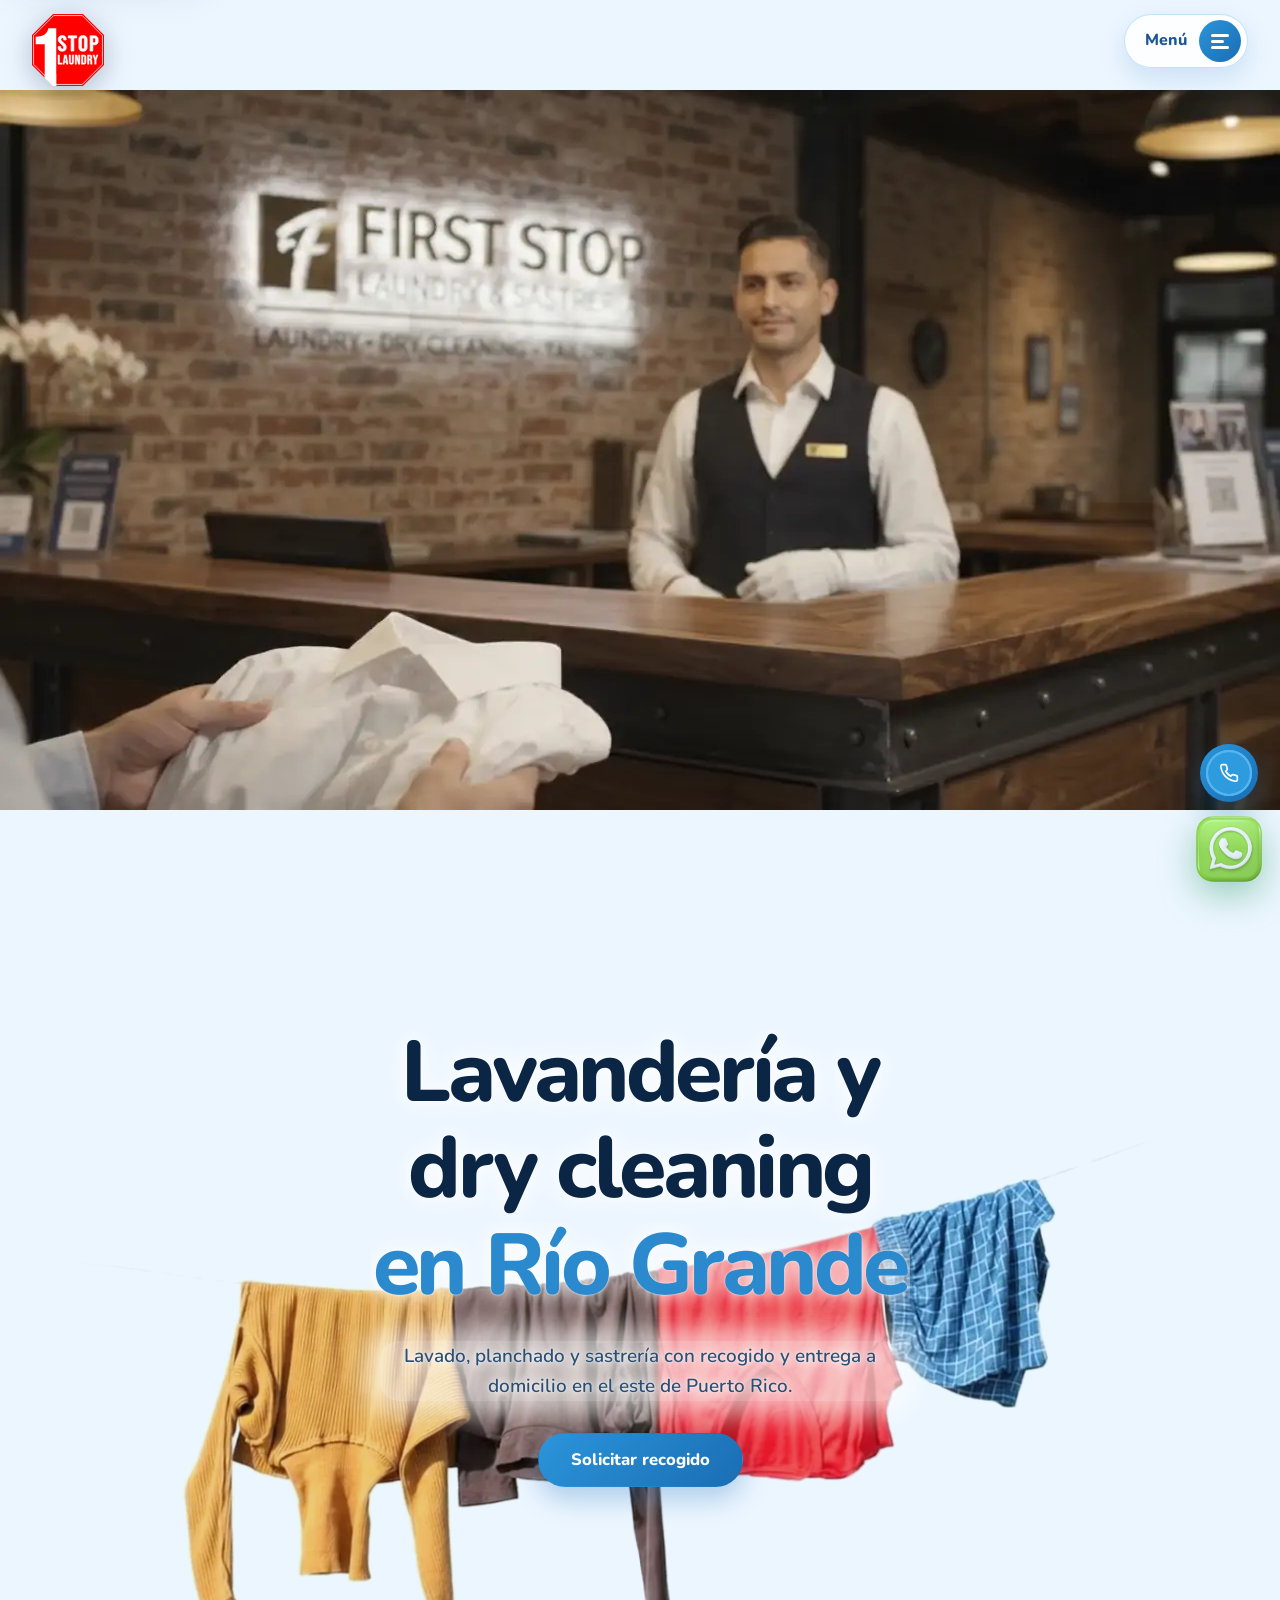
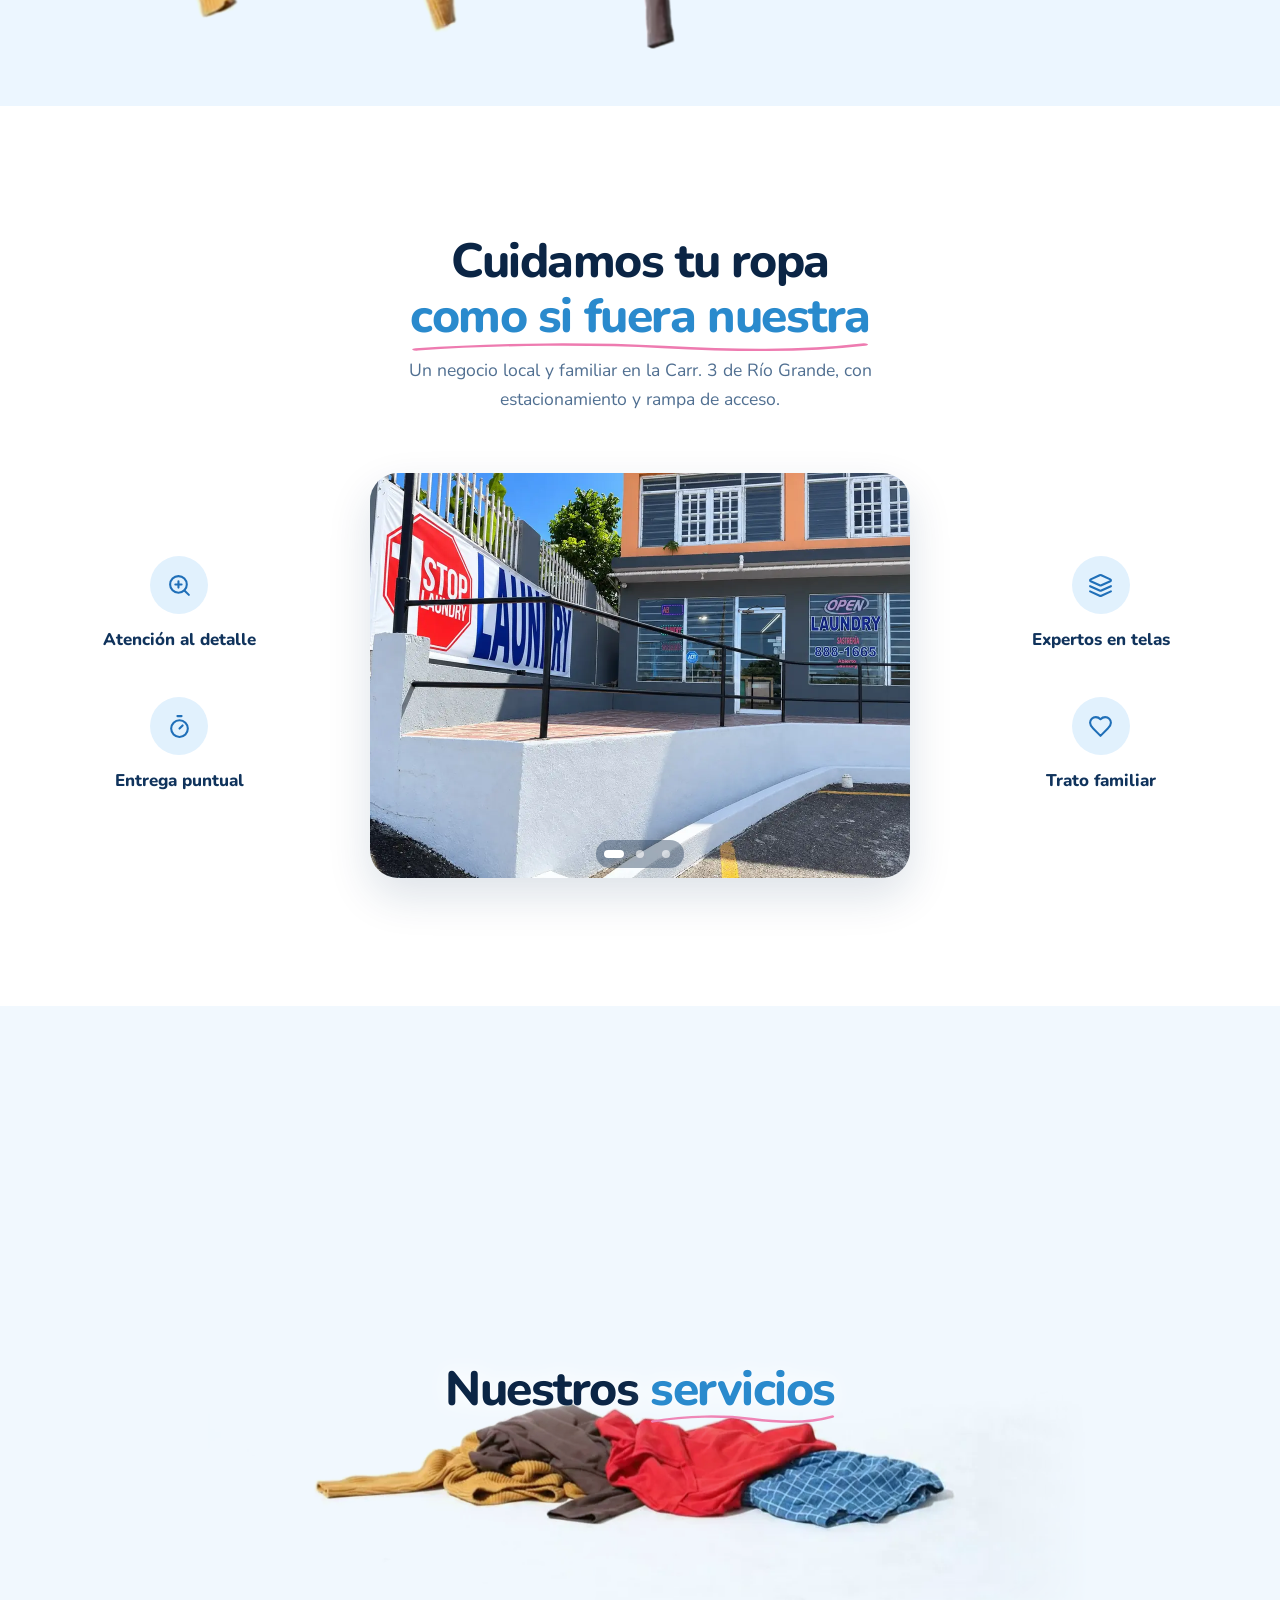
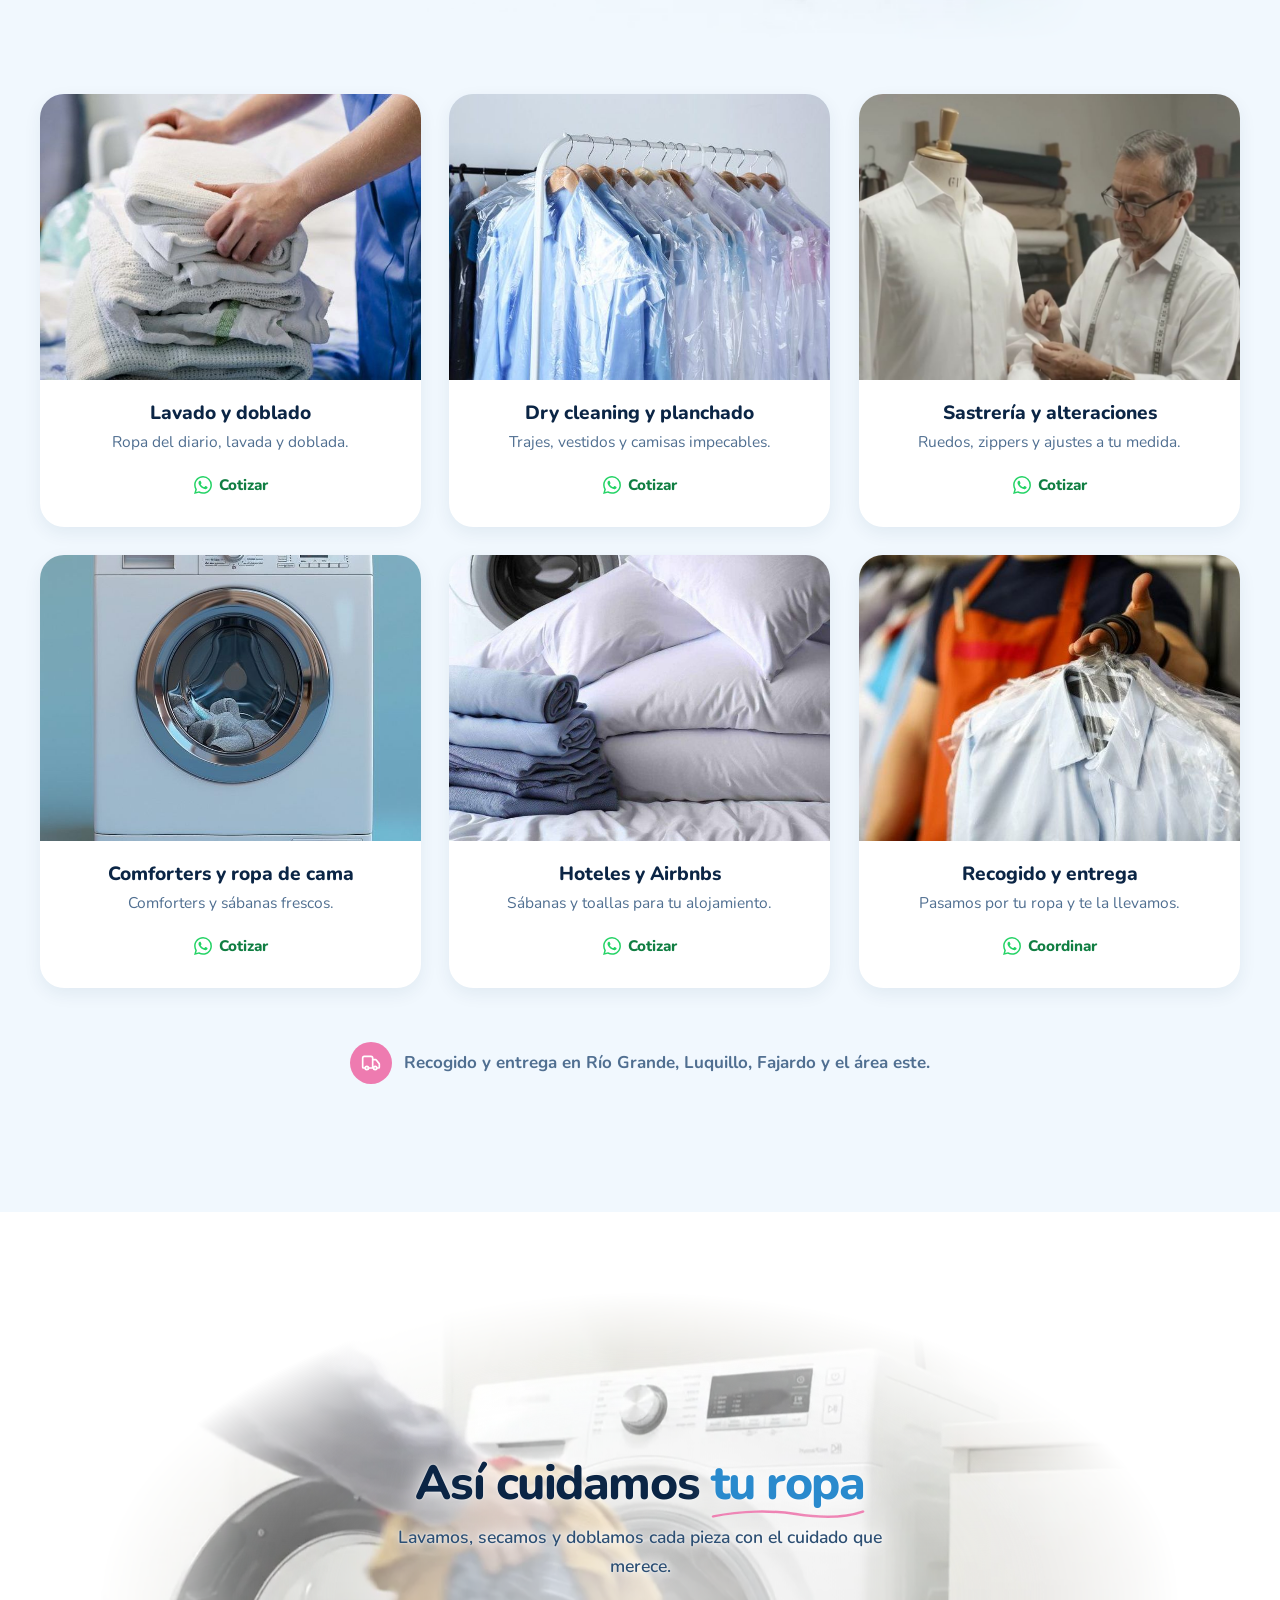
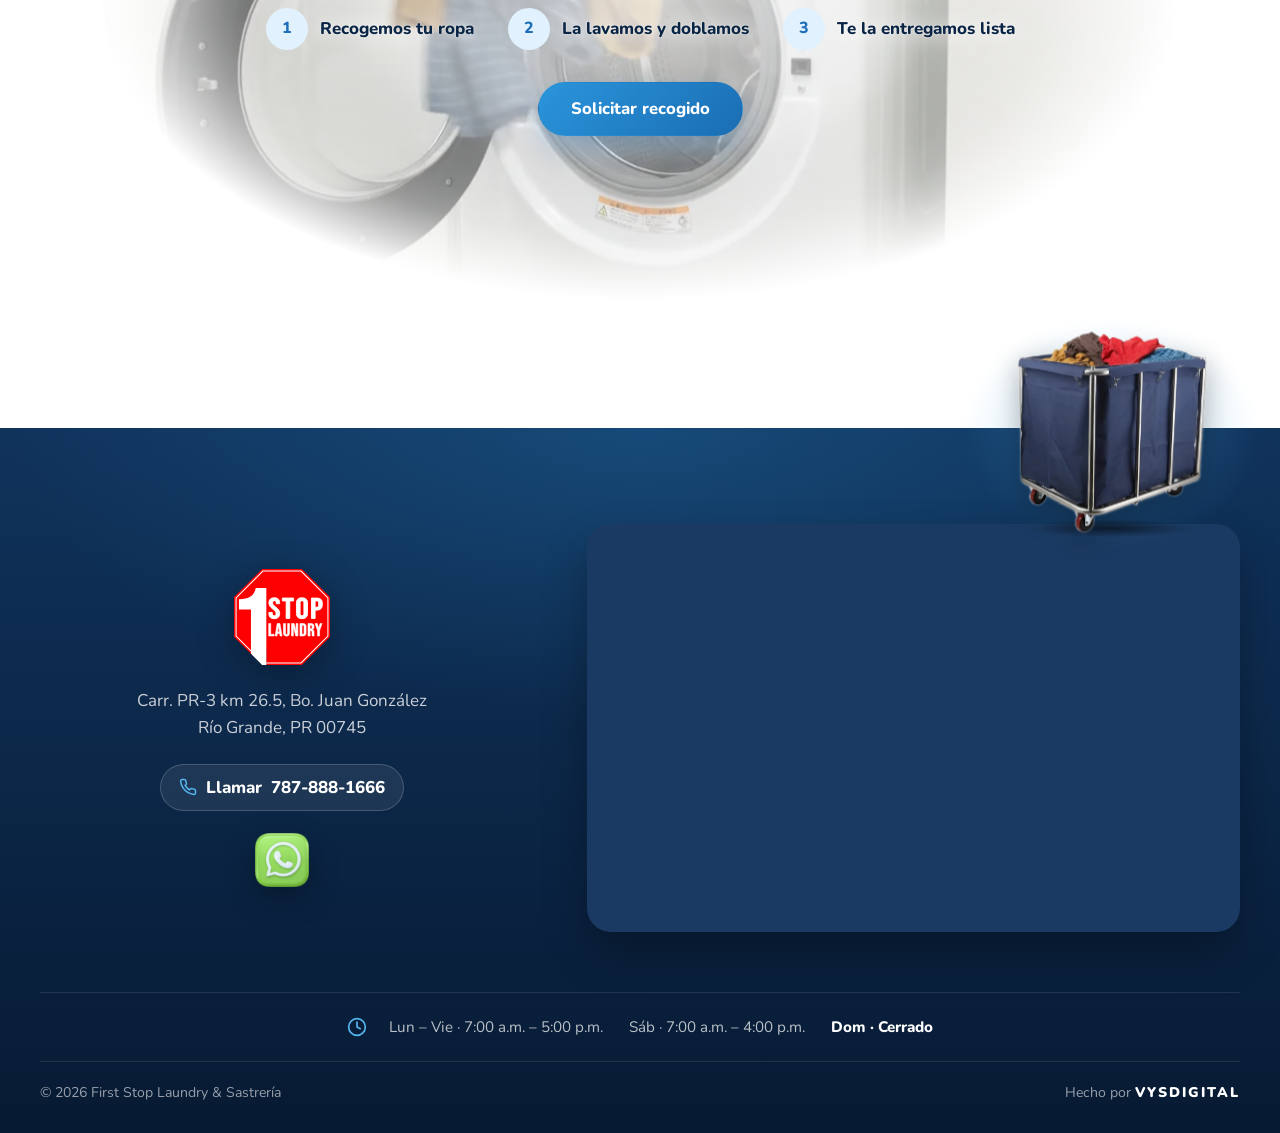
==== commit 2cd099b0: ".." ====
--- a/index.html
+++ b/index.html
@@ -14,8 +14,8 @@
   <!-- Versión en inglés (/en/): se genera desde esta página con "node scripts/version-ingles.js".
        Cada texto en español lleva al lado su traducción (data-en, data-en-html, data-en-content...). -->
   <title data-en="Laundry &amp; Dry Cleaning in Río Grande, PR | First Stop">Lavandería y Dry Cleaning en Río Grande, PR | First Stop</title>
-  <meta name="description" content="Lavandería, dry cleaning, planchado y sastrería en Río Grande, PR. Recogido y entrega en Luquillo, Fajardo, Canóvanas y el área este. Llama al 787-888-1665."
-        data-en-content="Laundry, dry cleaning, pressing and tailoring in Río Grande, PR. Pickup and delivery in Luquillo, Fajardo, Canóvanas and eastern PR. Call 787-888-1665.">
+  <meta name="description" content="Lavandería, dry cleaning, planchado y sastrería en Río Grande, PR. Recogido y entrega en Luquillo, Fajardo, Canóvanas y el área este. Llama al 787-888-1666."
+        data-en-content="Laundry, dry cleaning, pressing and tailoring in Río Grande, PR. Pickup and delivery in Luquillo, Fajardo, Canóvanas and eastern PR. Call 787-888-1666.">
   <link rel="canonical" href="https://firstop-sigma.vercel.app/" data-en-href="https://firstop-sigma.vercel.app/en/">
   <link rel="alternate" hreflang="es" href="https://firstop-sigma.vercel.app/">
   <link rel="alternate" hreflang="en" href="https://firstop-sigma.vercel.app/en/">
@@ -45,14 +45,14 @@
   <meta property="og:description" content="Lavado, dry cleaning, planchado y sastrería con recogido y entrega en el área este de Puerto Rico." data-en-content="Washing, dry cleaning, pressing and tailoring with pickup and delivery in eastern Puerto Rico.">
   <meta property="og:url" content="https://firstop-sigma.vercel.app/" data-en-content="https://firstop-sigma.vercel.app/en/">
   <!-- "?v=" obliga a WhatsApp y Facebook a mostrar la imagen nueva: cámbialo cada vez que cambies og-image.jpg -->
-  <meta property="og:image" content="https://firstop-sigma.vercel.app/assets/images/og-image.jpg?v=20261013">
+  <meta property="og:image" content="https://firstop-sigma.vercel.app/assets/images/og-image.jpg?v=20261102">
   <meta property="og:image:width" content="1200">
   <meta property="og:image:height" content="630">
   <meta property="og:image:alt" content="First Stop Laundry &amp; Sastrería – Lavandería y Dry Cleaning en Río Grande, Puerto Rico" data-en-content="First Stop Laundry &amp; Sastrería – Laundry &amp; Dry Cleaning in Río Grande, Puerto Rico">
   <meta name="twitter:card" content="summary_large_image">
   <meta name="twitter:title" content="Lavandería y Dry Cleaning en Río Grande, Puerto Rico" data-en-content="Laundry &amp; Dry Cleaning in Río Grande, Puerto Rico">
   <meta name="twitter:description" content="Lavado, dry cleaning, planchado y sastrería con recogido y entrega en el área este de Puerto Rico." data-en-content="Washing, dry cleaning, pressing and tailoring with pickup and delivery in eastern Puerto Rico.">
-  <meta name="twitter:image" content="https://firstop-sigma.vercel.app/assets/images/og-image.jpg?v=20261013">
+  <meta name="twitter:image" content="https://firstop-sigma.vercel.app/assets/images/og-image.jpg?v=20261102">
 
   <link rel="icon" href="assets/icons/favicon.svg" type="image/svg+xml">
   <link rel="icon" href="assets/icons/favicon-32.png" sizes="32x32" type="image/png">
@@ -77,7 +77,7 @@
           "https://firstop-sigma.vercel.app/assets/images/local/1-stop-laundry-rio-grande-entrada.webp",
           "https://firstop-sigma.vercel.app/assets/images/local/1-stop-laundry-rio-grande-estacionamiento.webp"
         ],
-        "telephone": "+1-787-888-1665",
+        "telephone": "+1-787-888-1666",
         "email": "marcanopr@gmail.com",
         "address": {
           "@type": "PostalAddress",
@@ -160,7 +160,7 @@
         "@id": "https://firstop-sigma.vercel.app/#pagina",
         "url": "https://firstop-sigma.vercel.app/",
         "name": "Lavandería y Dry Cleaning en Río Grande, PR | First Stop",
-        "description": "Lavandería, dry cleaning, planchado y sastrería en Río Grande, PR. Recogido y entrega en Luquillo, Fajardo, Canóvanas y el área este. Llama al 787-888-1665.",
+        "description": "Lavandería, dry cleaning, planchado y sastrería en Río Grande, PR. Recogido y entrega en Luquillo, Fajardo, Canóvanas y el área este. Llama al 787-888-1666.",
         "inLanguage": "es-PR",
         "isPartOf": { "@id": "https://firstop-sigma.vercel.app/#web" },
         "about": { "@id": "https://firstop-sigma.vercel.app/#negocio" },
@@ -475,7 +475,7 @@
               Carr. PR-3 km 26.5, Bo. Juan González<br>Río Grande, PR 00745
             </a>
           </address>
-          <a class="footer-phone" href="tel:+17878881665"><svg aria-hidden="true"><use href="#i-phone"/></svg><span data-en="Call">Llamar</span> 787-888-1665</a>
+          <a class="footer-phone" href="tel:+17878881666"><svg aria-hidden="true"><use href="#i-phone"/></svg><span data-en="Call">Llamar</span> 787-888-1666</a>
           <ul class="socials" role="list" aria-label="Canales oficiales" data-en-aria-label="Official channels">
             <li>
               <a href="https://wa.me/19396555329" data-wa="¡Hola First Stop! Quiero información sobre sus servicios." data-wa-en="Hi First Stop! I'd like information about your services." target="_blank" rel="noopener" aria-label="WhatsApp">
@@ -523,10 +523,10 @@
 
   <!-- ============ BOTONES FLOTANTES: llamar y WhatsApp ============ -->
   <div class="float-actions">
-    <a class="call-float" href="tel:+17878881665" aria-label="Llamar al 787-888-1665" data-en-aria-label="Call 787-888-1665">
+    <a class="call-float" href="tel:+17878881666" aria-label="Llamar al 787-888-1666" data-en-aria-label="Call 787-888-1666">
       <span class="call-float-label" aria-hidden="true">
         <small data-en="Call">Llamar</small>
-        <strong>787-888-1665</strong>
+        <strong>787-888-1666</strong>
       </span>
       <span class="call-icon" aria-hidden="true"><svg><use href="#i-phone"/></svg></span>
     </a>
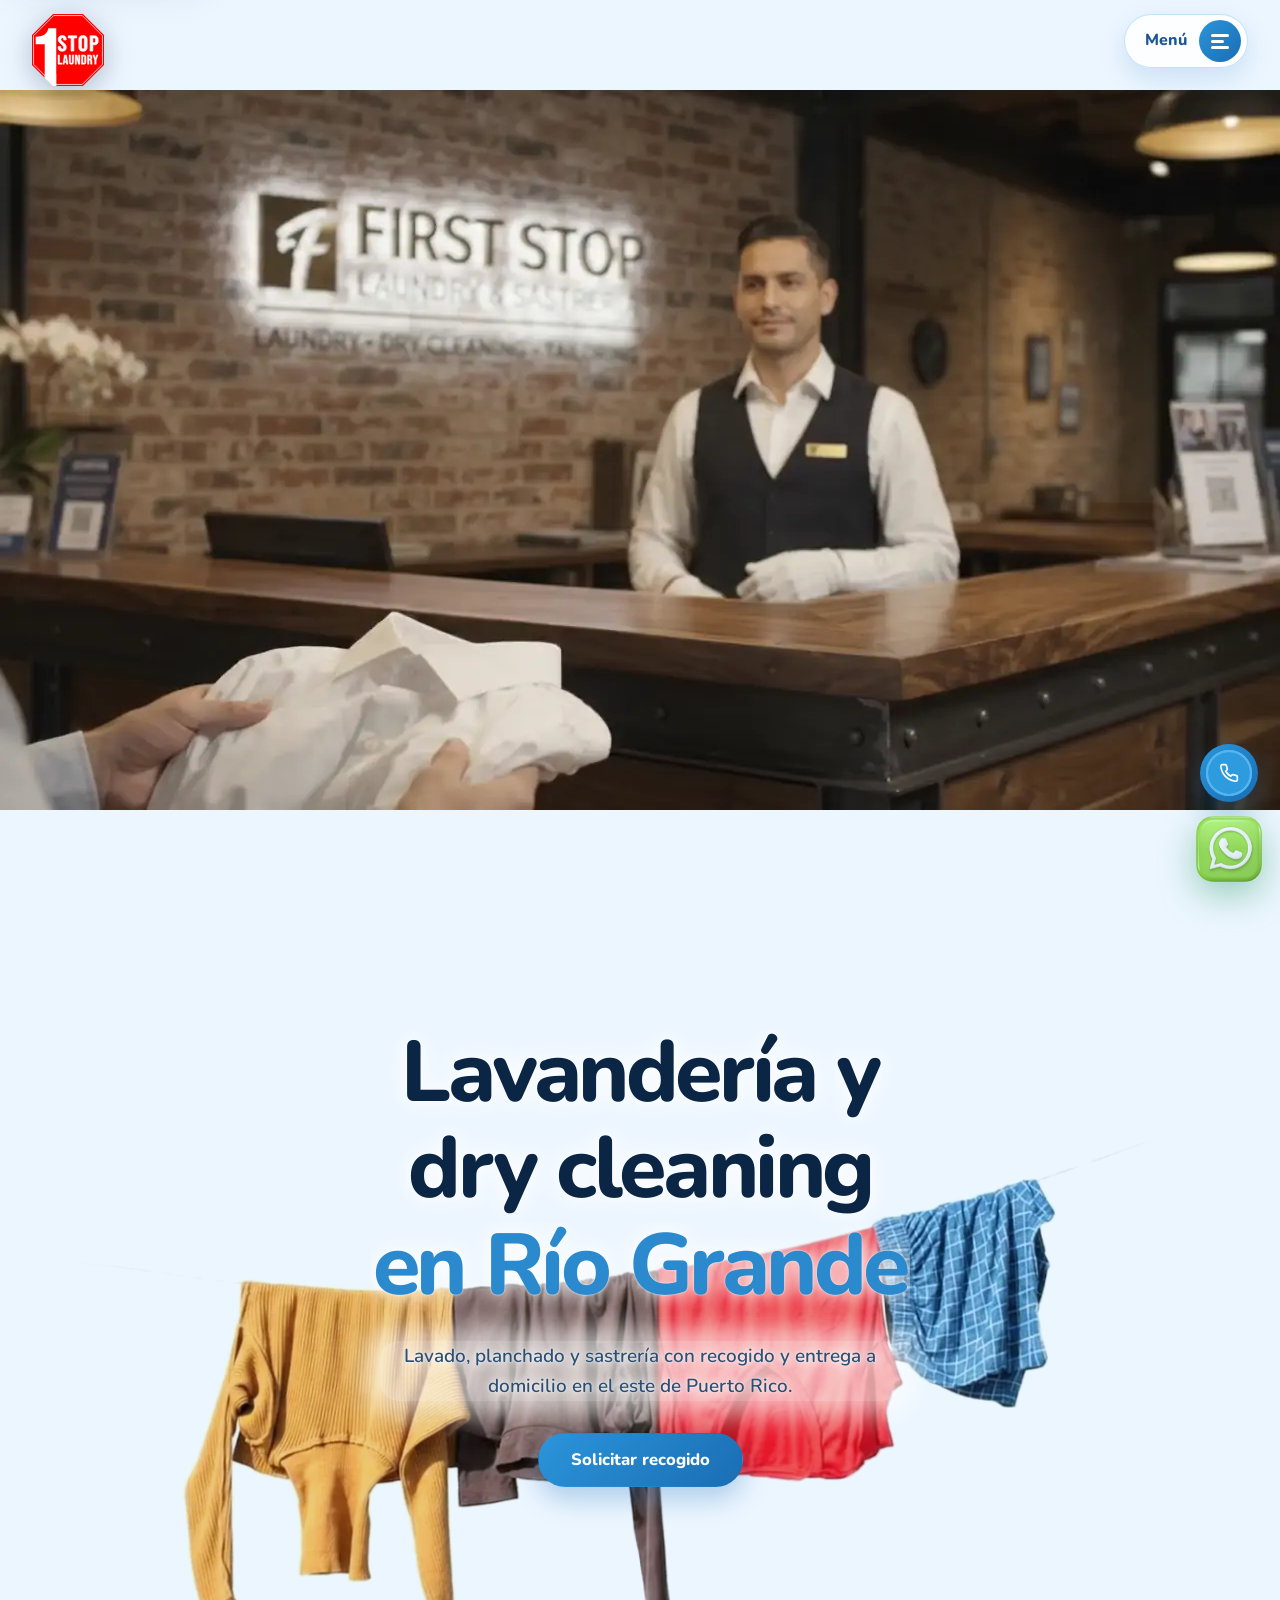
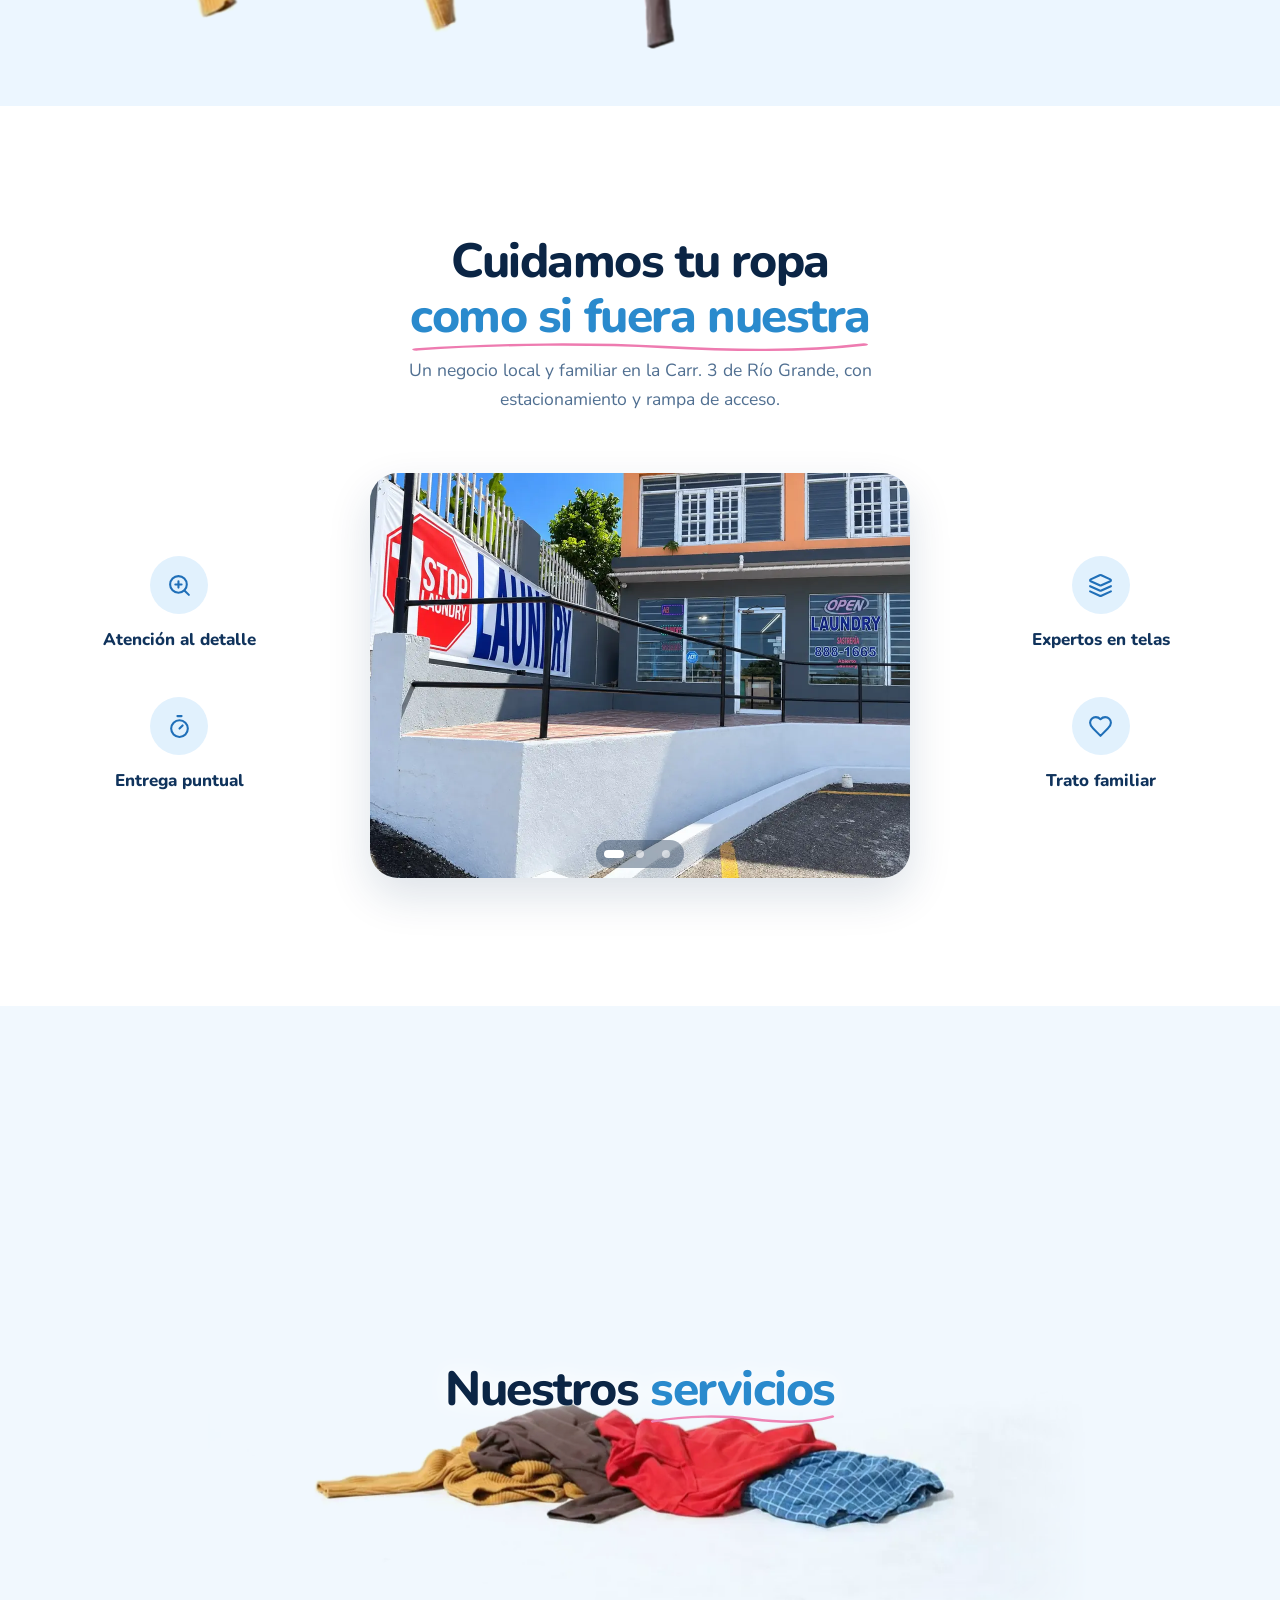
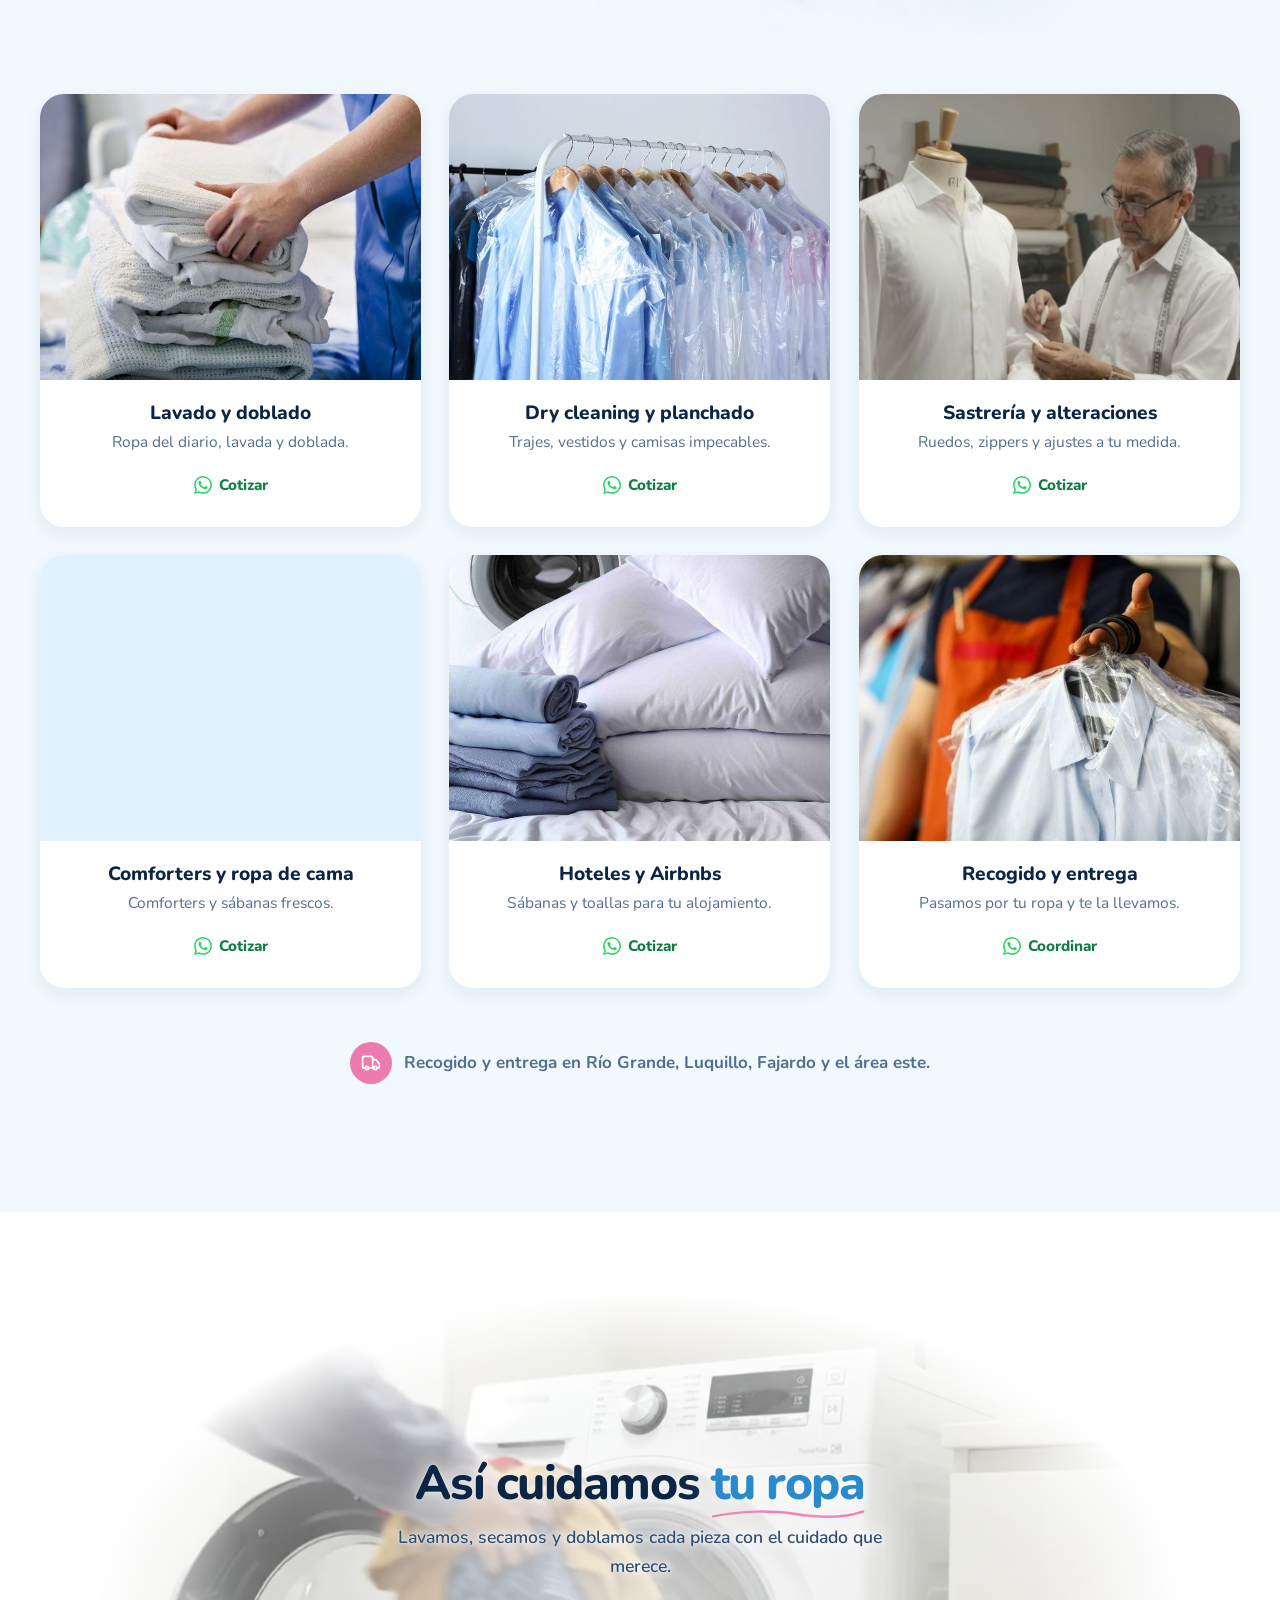
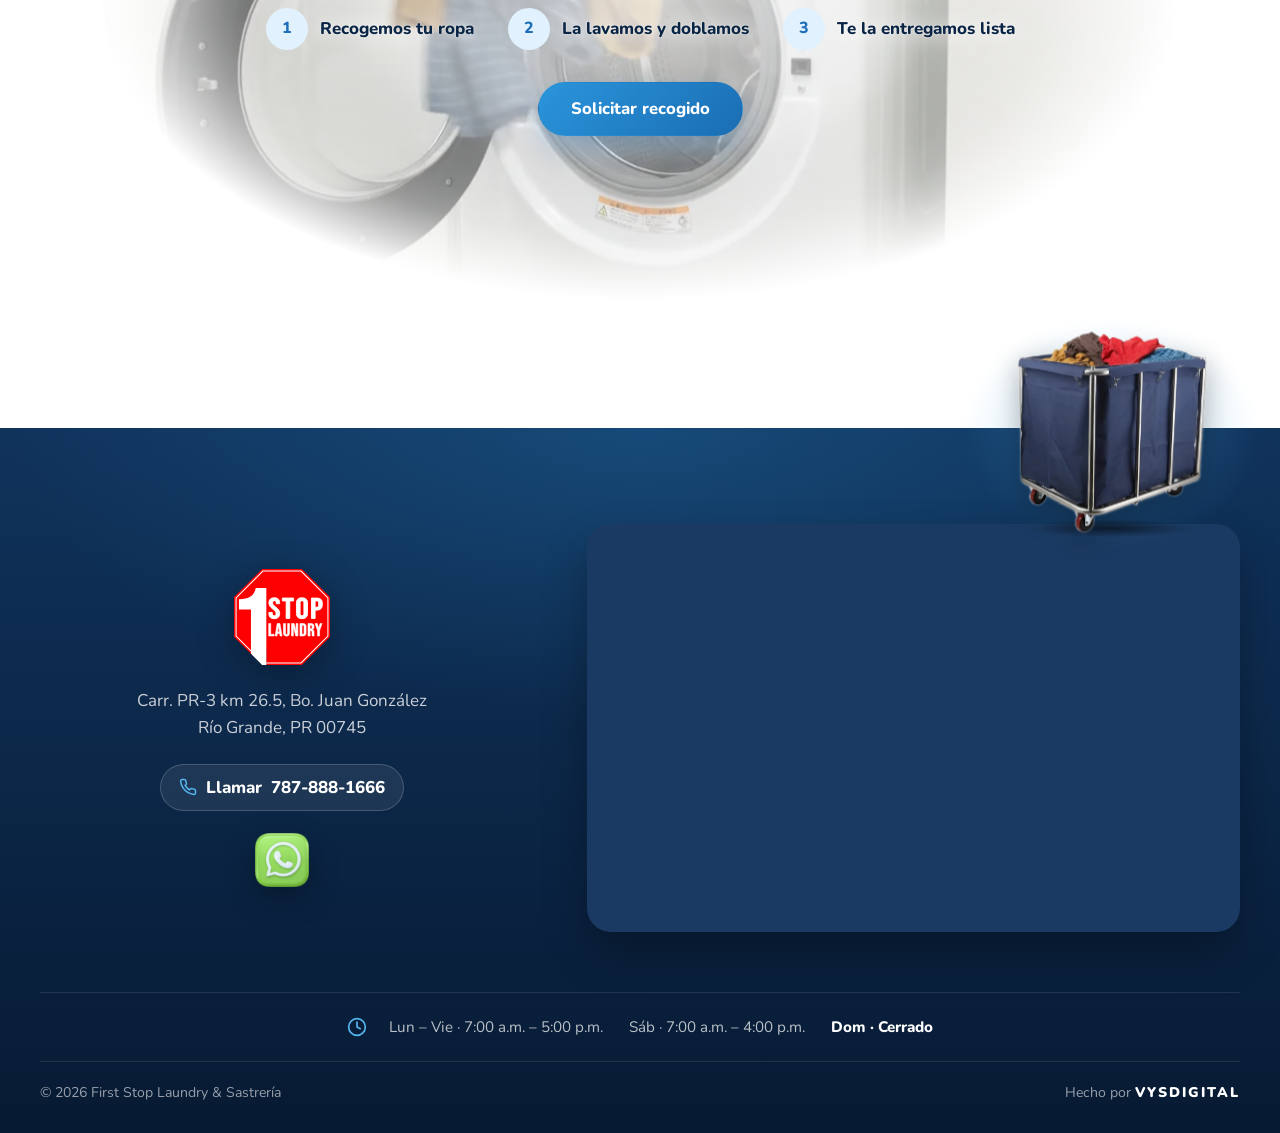
==== commit 93c52204: "CAMBIOS" ====
--- a/index.html
+++ b/index.html
@@ -1,11 +1,12 @@
 <!doctype html>
 <html lang="es-PR">
+
 <head>
   <!-- Google tag (gtag.js) -->
   <script async src="https://www.googletagmanager.com/gtag/js?id=AW-18529891053"></script>
   <script>
     window.dataLayer = window.dataLayer || [];
-    function gtag(){dataLayer.push(arguments);}
+    function gtag() { dataLayer.push(arguments); }
     gtag('js', new Date());
     gtag('config', 'AW-18529891053');
   </script>
@@ -13,10 +14,12 @@
   <meta name="viewport" content="width=device-width, initial-scale=1, viewport-fit=cover">
   <!-- Versión en inglés (/en/): se genera desde esta página con "node scripts/version-ingles.js".
        Cada texto en español lleva al lado su traducción (data-en, data-en-html, data-en-content...). -->
-  <title data-en="Laundry &amp; Dry Cleaning in Río Grande, PR | First Stop">Lavandería y Dry Cleaning en Río Grande, PR | First Stop</title>
-  <meta name="description" content="Lavandería, dry cleaning, planchado y sastrería en Río Grande, PR. Recogido y entrega en Luquillo, Fajardo, Canóvanas y el área este. Llama al 787-888-1666."
-        data-en-content="Laundry, dry cleaning, pressing and tailoring in Río Grande, PR. Pickup and delivery in Luquillo, Fajardo, Canóvanas and eastern PR. Call 787-888-1666.">
-  <link rel="canonical" href="https://firstop-sigma.vercel.app/" data-en-href="https://firstop-sigma.vercel.app/en/">
+  <title data-en="Laundry &amp; Dry Cleaning in Río Grande, PR | First Stop">Lavandería y Dry Cleaning en Río Grande, PR
+    | First Stop</title>
+  <meta name="description"
+    content="Lavandería, dry cleaning, planchado y sastrería en Río Grande, PR. Recogido y entrega en Luquillo, Fajardo, Canóvanas y el área este. Llama al 787-888-1666."
+    data-en-content="Laundry, dry cleaning, pressing and tailoring in Río Grande, PR. Pickup and delivery in Luquillo, Fajardo, Canóvanas and eastern PR. Call 787-888-1666.">
+  <link rel="canonical" href="https://www.1stoplaundrypr.com/" data-en-href="https://www.1stoplaundrypr.com/en/">
   <link rel="alternate" hreflang="es" href="https://firstop-sigma.vercel.app/">
   <link rel="alternate" hreflang="en" href="https://firstop-sigma.vercel.app/en/">
   <link rel="alternate" hreflang="x-default" href="https://firstop-sigma.vercel.app/">
@@ -41,17 +44,26 @@
   <meta property="og:locale" content="es_PR" data-en-content="en_US">
   <meta property="og:locale:alternate" content="en_US" data-en-content="es_PR">
   <meta property="og:site_name" content="First Stop Laundry &amp; Sastrería">
-  <meta property="og:title" content="Lavandería y Dry Cleaning en Río Grande, Puerto Rico" data-en-content="Laundry &amp; Dry Cleaning in Río Grande, Puerto Rico">
-  <meta property="og:description" content="Lavado, dry cleaning, planchado y sastrería con recogido y entrega en el área este de Puerto Rico." data-en-content="Washing, dry cleaning, pressing and tailoring with pickup and delivery in eastern Puerto Rico.">
-  <meta property="og:url" content="https://firstop-sigma.vercel.app/" data-en-content="https://firstop-sigma.vercel.app/en/">
+  <meta property="og:title" content="Lavandería y Dry Cleaning en Río Grande, Puerto Rico"
+    data-en-content="Laundry &amp; Dry Cleaning in Río Grande, Puerto Rico">
+  <meta property="og:description"
+    content="Lavado, dry cleaning, planchado y sastrería con recogido y entrega en el área este de Puerto Rico."
+    data-en-content="Washing, dry cleaning, pressing and tailoring with pickup and delivery in eastern Puerto Rico.">
+  <meta property="og:url" content="https://www.1stoplaundrypr.com/"
+    data-en-content="https://www.1stoplaundrypr.com/en/">
   <!-- "?v=" obliga a WhatsApp y Facebook a mostrar la imagen nueva: cámbialo cada vez que cambies og-image.jpg -->
   <meta property="og:image" content="https://firstop-sigma.vercel.app/assets/images/og-image.jpg?v=20261102">
   <meta property="og:image:width" content="1200">
   <meta property="og:image:height" content="630">
-  <meta property="og:image:alt" content="First Stop Laundry &amp; Sastrería – Lavandería y Dry Cleaning en Río Grande, Puerto Rico" data-en-content="First Stop Laundry &amp; Sastrería – Laundry &amp; Dry Cleaning in Río Grande, Puerto Rico">
+  <meta property="og:image:alt"
+    content="First Stop Laundry &amp; Sastrería – Lavandería y Dry Cleaning en Río Grande, Puerto Rico"
+    data-en-content="First Stop Laundry &amp; Sastrería – Laundry &amp; Dry Cleaning in Río Grande, Puerto Rico">
   <meta name="twitter:card" content="summary_large_image">
-  <meta name="twitter:title" content="Lavandería y Dry Cleaning en Río Grande, Puerto Rico" data-en-content="Laundry &amp; Dry Cleaning in Río Grande, Puerto Rico">
-  <meta name="twitter:description" content="Lavado, dry cleaning, planchado y sastrería con recogido y entrega en el área este de Puerto Rico." data-en-content="Washing, dry cleaning, pressing and tailoring with pickup and delivery in eastern Puerto Rico.">
+  <meta name="twitter:title" content="Lavandería y Dry Cleaning en Río Grande, Puerto Rico"
+    data-en-content="Laundry &amp; Dry Cleaning in Río Grande, Puerto Rico">
+  <meta name="twitter:description"
+    content="Lavado, dry cleaning, planchado y sastrería con recogido y entrega en el área este de Puerto Rico."
+    data-en-content="Washing, dry cleaning, pressing and tailoring with pickup and delivery in eastern Puerto Rico.">
   <meta name="twitter:image" content="https://firstop-sigma.vercel.app/assets/images/og-image.jpg?v=20261102">
 
   <link rel="icon" href="assets/icons/favicon.svg" type="image/svg+xml">
@@ -169,29 +181,91 @@
     ]
   }
   </script>
+
+  <script>
+    document.addEventListener('click', function (e) {
+      var a = e.target.closest && e.target.closest('a[href]');
+      if (!a || typeof gtag !== 'function') return;
+      var href = a.getAttribute('href') || '';
+      // Clic en cualquier boton de WhatsApp
+      if (/wa\.me|api\.whatsapp\.com/i.test(href)) {
+        gtag('event', 'conversion', { 'send_to': 'AW-18529891053/euPfCMzR97AdEO3l3oNF' });
+      }
+      // Clic en "Llamar" (enlaces tel:)
+      if (/^tel:/i.test(href)) {
+        gtag('event', 'conversion', { 'send_to': 'AW-18529891053/gBWvCJnU97AdEO3l3oNF' });
+      }
+    }, true);
+  </script>
+
 </head>
+
 <body>
   <!-- logo:start -->
   <!-- Logo "1 Stop Laundry" en vector (se ve nítido en cualquier tamaño). Archivo: assets/logo/logo.svg -->
   <svg class="sprite" xmlns="http://www.w3.org/2000/svg" aria-hidden="true" focusable="false">
     <symbol id="logo" viewBox="0 0 1200 1200">
-      <polygon points="351.5,0 848.5,0 1200,351.5 1200,848.5 848.5,1200 404,1200 404,1000 212,1000 212,1060.5 0,848.5 0,351.5" fill="#FF0000"/>
-      <polygon points="362.2,26 837.8,26 1174,362.2 1174,837.8 837.8,1174 362.2,1174 26,837.8 26,362.2" fill="none" stroke="#fff" stroke-width="13"/>
-      <path d="M272 238H404V1200H351.5L212 1060.5V506H62V378C184 378 254 336 272 238Z" fill="#fff"/>
-      <path d="M502.6 621.5Q469.5 621.5 452.5 604.9Q435.5 588.4 435.5 557.5L435.5 557.5L435.5 542.9L478.6 542.9L478.6 560.4Q478.6 585.1 502.2 585.1L502.2 585.1Q513.8 585.1 519.8 579.1Q525.8 573.1 525.8 559.6L525.8 559.6Q525.8 543.6 517.5 531.4Q509.3 519.2 486.9 502.1L486.9 502.1Q458.7 480.3 447.5 462.7Q436.3 445 436.3 422.8L436.3 422.8Q436.3 392.6 453.7 376.1Q471.1 359.5 504.3 359.5L504.3 359.5Q537 359.5 553.8 376.1Q570.6 392.6 570.6 423.5L570.6 423.5L570.6 434.1L527.5 434.1L527.5 421Q527.5 407.9 521.7 401.9Q515.9 395.9 504.7 395.9L504.7 395.9Q481.9 395.9 481.9 420.3L481.9 420.3Q481.9 434.1 490.4 446.1Q498.9 458.1 521.3 475.2L521.3 475.2Q549.9 497.1 560.6 514.9Q571.4 532.7 571.4 556.7L571.4 556.7Q571.4 588 553.8 604.8Q536.2 621.5 502.6 621.5L502.6 621.5ZM651.8 617.9L651.8 399.5L604.2 399.5L604.2 363.1L745.1 363.1L745.1 399.5L697.4 399.5L697.4 617.9L651.8 617.9ZM849.9 621.5Q816.3 621.5 798.5 604.8Q780.7 588 780.7 557.5L780.7 557.5L780.7 423.5Q780.7 393 798.5 376.2Q816.3 359.5 849.9 359.5L849.9 359.5Q883.5 359.5 901.3 376.2Q919.1 393 919.1 423.5L919.1 423.5L919.1 557.5Q919.1 588 901.3 604.8Q883.5 621.5 849.9 621.5L849.9 621.5ZM849.9 585.1Q873.5 585.1 873.5 560L873.5 560L873.5 421Q873.5 395.9 849.9 395.9L849.9 395.9Q826.3 395.9 826.3 421L826.3 421L826.3 560Q826.3 585.1 849.9 585.1L849.9 585.1ZM968.4 617.9L968.4 363.1L1035.5 363.1Q1069.5 363.1 1086.5 379.2Q1103.5 395.2 1103.5 426.1L1103.5 426.1L1103.5 451.2Q1103.5 482.1 1086.5 498.1Q1069.5 514.2 1035.5 514.2L1035.5 514.2L1014 514.2L1014 617.9L968.4 617.9ZM1014 477.8L1035.5 477.8Q1046.7 477.8 1052.3 472.3Q1057.9 466.8 1057.9 453.7L1057.9 453.7L1057.9 423.5Q1057.9 410.4 1052.3 405Q1046.7 399.5 1035.5 399.5L1035.5 399.5L1014 399.5L1014 477.8Z" fill="#fff" stroke="#fff" stroke-width="11" stroke-linejoin="round"/>
-      <path d="M433.5 837.3L433.5 681.5L458.9 681.5L458.9 815L500.6 815L500.6 837.3L433.5 837.3ZM514 837.3L540.2 681.5L574.6 681.5L600.9 837.3L575.5 837.3L570.9 806.3L570.9 806.8L542.1 806.8L537.5 837.3L514 837.3ZM545.1 785.6L567.9 785.6L556.6 708.6L556.2 708.6L545.1 785.6ZM656.4 839.5Q638 839.5 628.3 829.4Q618.6 819.2 618.6 800.3L618.6 800.3L618.6 681.5L644 681.5L644 802.1Q644 810.1 647.3 813.7Q650.7 817.2 656.9 817.2L656.9 817.2Q663.1 817.2 666.5 813.7Q669.8 810.1 669.8 802.1L669.8 802.1L669.8 681.5L694.3 681.5L694.3 800.3Q694.3 819.2 684.6 829.4Q674.9 839.5 656.4 839.5L656.4 839.5ZM719.2 837.3L719.2 681.5L751 681.5L775.6 774.7L776.1 774.7L776.1 681.5L798.7 681.5L798.7 837.3L772.6 837.3L742.2 723.6L741.8 723.6L741.8 837.3L719.2 837.3ZM824.5 837.3L824.5 681.5L863.3 681.5Q882.2 681.5 891.6 691.3Q901.1 701.1 901.1 720L901.1 720L901.1 798.8Q901.1 817.7 891.6 827.5Q882.2 837.3 863.3 837.3L863.3 837.3L824.5 837.3ZM849.9 815L862.8 815Q869 815 872.4 811.5Q875.7 807.9 875.7 799.9L875.7 799.9L875.7 718.9Q875.7 710.9 872.4 707.3Q869 703.8 862.8 703.8L862.8 703.8L849.9 703.8L849.9 815ZM925 837.3L925 681.5L962.6 681.5Q982.2 681.5 991.2 690.3Q1000.2 699.1 1000.2 717.3L1000.2 717.3L1000.2 726.9Q1000.2 751.2 983.6 757.6L983.6 757.6L983.6 758.1Q992.8 760.7 996.6 769Q1000.4 777.2 1000.4 791L1000.4 791L1000.4 818.4Q1000.4 825 1000.9 829.2Q1001.4 833.3 1003.2 837.3L1003.2 837.3L977.4 837.3Q976 833.5 975.5 830.2Q975.1 826.8 975.1 818.1L975.1 818.1L975.1 789.7Q975.1 779 971.5 774.7Q967.9 770.5 959.2 770.5L959.2 770.5L950.4 770.5L950.4 837.3L925 837.3ZM950.4 748.3L959.6 748.3Q967.2 748.3 971 744.5Q974.8 740.7 974.8 731.8L974.8 731.8L974.8 719.8Q974.8 711.3 971.7 707.5Q968.6 703.8 961.9 703.8L961.9 703.8L950.4 703.8L950.4 748.3ZM1044.5 837.3L1044.5 771L1013.8 681.5L1040.8 681.5L1058.1 738.7L1058.5 738.7L1075.8 681.5L1100.5 681.5L1069.8 771L1069.8 837.3L1044.5 837.3Z" fill="#fff" stroke="#fff" stroke-width="7" stroke-linejoin="round"/>
+      <polygon
+        points="351.5,0 848.5,0 1200,351.5 1200,848.5 848.5,1200 404,1200 404,1000 212,1000 212,1060.5 0,848.5 0,351.5"
+        fill="#FF0000" />
+      <polygon points="362.2,26 837.8,26 1174,362.2 1174,837.8 837.8,1174 362.2,1174 26,837.8 26,362.2" fill="none"
+        stroke="#fff" stroke-width="13" />
+      <path d="M272 238H404V1200H351.5L212 1060.5V506H62V378C184 378 254 336 272 238Z" fill="#fff" />
+      <path
+        d="M502.6 621.5Q469.5 621.5 452.5 604.9Q435.5 588.4 435.5 557.5L435.5 557.5L435.5 542.9L478.6 542.9L478.6 560.4Q478.6 585.1 502.2 585.1L502.2 585.1Q513.8 585.1 519.8 579.1Q525.8 573.1 525.8 559.6L525.8 559.6Q525.8 543.6 517.5 531.4Q509.3 519.2 486.9 502.1L486.9 502.1Q458.7 480.3 447.5 462.7Q436.3 445 436.3 422.8L436.3 422.8Q436.3 392.6 453.7 376.1Q471.1 359.5 504.3 359.5L504.3 359.5Q537 359.5 553.8 376.1Q570.6 392.6 570.6 423.5L570.6 423.5L570.6 434.1L527.5 434.1L527.5 421Q527.5 407.9 521.7 401.9Q515.9 395.9 504.7 395.9L504.7 395.9Q481.9 395.9 481.9 420.3L481.9 420.3Q481.9 434.1 490.4 446.1Q498.9 458.1 521.3 475.2L521.3 475.2Q549.9 497.1 560.6 514.9Q571.4 532.7 571.4 556.7L571.4 556.7Q571.4 588 553.8 604.8Q536.2 621.5 502.6 621.5L502.6 621.5ZM651.8 617.9L651.8 399.5L604.2 399.5L604.2 363.1L745.1 363.1L745.1 399.5L697.4 399.5L697.4 617.9L651.8 617.9ZM849.9 621.5Q816.3 621.5 798.5 604.8Q780.7 588 780.7 557.5L780.7 557.5L780.7 423.5Q780.7 393 798.5 376.2Q816.3 359.5 849.9 359.5L849.9 359.5Q883.5 359.5 901.3 376.2Q919.1 393 919.1 423.5L919.1 423.5L919.1 557.5Q919.1 588 901.3 604.8Q883.5 621.5 849.9 621.5L849.9 621.5ZM849.9 585.1Q873.5 585.1 873.5 560L873.5 560L873.5 421Q873.5 395.9 849.9 395.9L849.9 395.9Q826.3 395.9 826.3 421L826.3 421L826.3 560Q826.3 585.1 849.9 585.1L849.9 585.1ZM968.4 617.9L968.4 363.1L1035.5 363.1Q1069.5 363.1 1086.5 379.2Q1103.5 395.2 1103.5 426.1L1103.5 426.1L1103.5 451.2Q1103.5 482.1 1086.5 498.1Q1069.5 514.2 1035.5 514.2L1035.5 514.2L1014 514.2L1014 617.9L968.4 617.9ZM1014 477.8L1035.5 477.8Q1046.7 477.8 1052.3 472.3Q1057.9 466.8 1057.9 453.7L1057.9 453.7L1057.9 423.5Q1057.9 410.4 1052.3 405Q1046.7 399.5 1035.5 399.5L1035.5 399.5L1014 399.5L1014 477.8Z"
+        fill="#fff" stroke="#fff" stroke-width="11" stroke-linejoin="round" />
+      <path
+        d="M433.5 837.3L433.5 681.5L458.9 681.5L458.9 815L500.6 815L500.6 837.3L433.5 837.3ZM514 837.3L540.2 681.5L574.6 681.5L600.9 837.3L575.5 837.3L570.9 806.3L570.9 806.8L542.1 806.8L537.5 837.3L514 837.3ZM545.1 785.6L567.9 785.6L556.6 708.6L556.2 708.6L545.1 785.6ZM656.4 839.5Q638 839.5 628.3 829.4Q618.6 819.2 618.6 800.3L618.6 800.3L618.6 681.5L644 681.5L644 802.1Q644 810.1 647.3 813.7Q650.7 817.2 656.9 817.2L656.9 817.2Q663.1 817.2 666.5 813.7Q669.8 810.1 669.8 802.1L669.8 802.1L669.8 681.5L694.3 681.5L694.3 800.3Q694.3 819.2 684.6 829.4Q674.9 839.5 656.4 839.5L656.4 839.5ZM719.2 837.3L719.2 681.5L751 681.5L775.6 774.7L776.1 774.7L776.1 681.5L798.7 681.5L798.7 837.3L772.6 837.3L742.2 723.6L741.8 723.6L741.8 837.3L719.2 837.3ZM824.5 837.3L824.5 681.5L863.3 681.5Q882.2 681.5 891.6 691.3Q901.1 701.1 901.1 720L901.1 720L901.1 798.8Q901.1 817.7 891.6 827.5Q882.2 837.3 863.3 837.3L863.3 837.3L824.5 837.3ZM849.9 815L862.8 815Q869 815 872.4 811.5Q875.7 807.9 875.7 799.9L875.7 799.9L875.7 718.9Q875.7 710.9 872.4 707.3Q869 703.8 862.8 703.8L862.8 703.8L849.9 703.8L849.9 815ZM925 837.3L925 681.5L962.6 681.5Q982.2 681.5 991.2 690.3Q1000.2 699.1 1000.2 717.3L1000.2 717.3L1000.2 726.9Q1000.2 751.2 983.6 757.6L983.6 757.6L983.6 758.1Q992.8 760.7 996.6 769Q1000.4 777.2 1000.4 791L1000.4 791L1000.4 818.4Q1000.4 825 1000.9 829.2Q1001.4 833.3 1003.2 837.3L1003.2 837.3L977.4 837.3Q976 833.5 975.5 830.2Q975.1 826.8 975.1 818.1L975.1 818.1L975.1 789.7Q975.1 779 971.5 774.7Q967.9 770.5 959.2 770.5L959.2 770.5L950.4 770.5L950.4 837.3L925 837.3ZM950.4 748.3L959.6 748.3Q967.2 748.3 971 744.5Q974.8 740.7 974.8 731.8L974.8 731.8L974.8 719.8Q974.8 711.3 971.7 707.5Q968.6 703.8 961.9 703.8L961.9 703.8L950.4 703.8L950.4 748.3ZM1044.5 837.3L1044.5 771L1013.8 681.5L1040.8 681.5L1058.1 738.7L1058.5 738.7L1075.8 681.5L1100.5 681.5L1069.8 771L1069.8 837.3L1044.5 837.3Z"
+        fill="#fff" stroke="#fff" stroke-width="7" stroke-linejoin="round" />
     </symbol>
   </svg>
   <!-- logo:end -->
   <svg class="sprite" xmlns="http://www.w3.org/2000/svg" aria-hidden="true" focusable="false">
-    <symbol id="i-phone" viewBox="0 0 24 24"><path fill="none" stroke="currentColor" stroke-width="2" stroke-linecap="round" stroke-linejoin="round" d="M22 16.92v3a2 2 0 0 1-2.18 2 19.8 19.8 0 0 1-8.63-3.07 19.5 19.5 0 0 1-6-6A19.8 19.8 0 0 1 2.12 4.18 2 2 0 0 1 4.11 2h3a2 2 0 0 1 2 1.72c.13.96.36 1.9.7 2.81a2 2 0 0 1-.45 2.11L8.09 9.91a16 16 0 0 0 6 6l1.27-1.27a2 2 0 0 1 2.11-.45c.91.34 1.85.57 2.81.7A2 2 0 0 1 22 16.92Z"/></symbol>
-    <symbol id="i-whatsapp" viewBox="0 0 24 24"><path fill="currentColor" d="M17.47 14.38c-.3-.15-1.76-.87-2.03-.97-.27-.1-.47-.15-.67.15-.2.3-.77.97-.94 1.16-.17.2-.35.22-.64.08-.3-.15-1.26-.47-2.39-1.48-.88-.79-1.48-1.76-1.65-2.06-.17-.3-.02-.46.13-.6.13-.14.3-.35.45-.52.15-.17.2-.3.3-.5.1-.2.05-.37-.03-.52-.07-.15-.67-1.61-.92-2.2-.24-.58-.49-.5-.67-.51h-.57c-.2 0-.52.07-.8.37-.27.3-1.04 1.02-1.04 2.48 0 1.46 1.07 2.88 1.21 3.07.15.2 2.1 3.2 5.08 4.49.71.3 1.26.49 1.7.63.71.22 1.36.2 1.87.12.57-.09 1.76-.72 2-1.41.25-.7.25-1.29.18-1.41-.08-.13-.28-.2-.57-.35m-5.42 7.4h-.01a9.87 9.87 0 0 1-5.03-1.38l-.36-.21-3.74.98 1-3.65-.24-.37a9.86 9.86 0 0 1-1.51-5.26c0-5.45 4.44-9.88 9.89-9.88 2.64 0 5.12 1.03 6.99 2.9a9.83 9.83 0 0 1 2.89 6.99c0 5.45-4.44 9.88-9.88 9.88m8.41-18.3A11.82 11.82 0 0 0 12.05 0C5.5 0 .16 5.34.16 11.89c0 2.1.55 4.14 1.59 5.95L.06 24l6.3-1.65a11.88 11.88 0 0 0 5.69 1.45h.01c6.55 0 11.89-5.34 11.89-11.89a11.82 11.82 0 0 0-3.48-8.41Z"/></symbol>
-    <symbol id="i-truck" viewBox="0 0 24 24"><g fill="none" stroke="currentColor" stroke-width="2" stroke-linecap="round" stroke-linejoin="round"><path d="M14 18V6a2 2 0 0 0-2-2H4a2 2 0 0 0-2 2v11a1 1 0 0 0 1 1h2M15 18H9M19 18h2a1 1 0 0 0 1-1v-3.65a1 1 0 0 0-.22-.62l-3.48-4.35A1 1 0 0 0 17.52 8H14"/><circle cx="17" cy="18" r="2"/><circle cx="7" cy="18" r="2"/></g></symbol>
-    <symbol id="i-clock" viewBox="0 0 24 24"><g fill="none" stroke="currentColor" stroke-width="2" stroke-linecap="round" stroke-linejoin="round"><circle cx="12" cy="12" r="10"/><path d="M12 6v6l4 2"/></g></symbol>
-    <symbol id="i-search" viewBox="0 0 24 24"><g fill="none" stroke="currentColor" stroke-width="2" stroke-linecap="round" stroke-linejoin="round"><circle cx="11" cy="11" r="8"/><path d="m21 21-4.3-4.3M8 11h6M11 8v6"/></g></symbol>
-    <symbol id="i-timer" viewBox="0 0 24 24"><g fill="none" stroke="currentColor" stroke-width="2" stroke-linecap="round" stroke-linejoin="round"><path d="M10 2h4M12 14l3-3"/><circle cx="12" cy="14" r="8"/></g></symbol>
-    <symbol id="i-layers" viewBox="0 0 24 24"><g fill="none" stroke="currentColor" stroke-width="2" stroke-linecap="round" stroke-linejoin="round"><path d="M12.83 2.18a2 2 0 0 0-1.66 0L2.6 6.08a1 1 0 0 0 0 1.83l8.58 3.91a2 2 0 0 0 1.66 0l8.58-3.9a1 1 0 0 0 0-1.83Z"/><path d="m22 17.65-9.17 4.16a2 2 0 0 1-1.66 0L2 17.65M22 12.65l-9.17 4.16a2 2 0 0 1-1.66 0L2 12.65"/></g></symbol>
-    <symbol id="i-heart" viewBox="0 0 24 24"><path fill="none" stroke="currentColor" stroke-width="2" stroke-linecap="round" stroke-linejoin="round" d="M19 14c1.49-1.46 3-3.21 3-5.5A5.5 5.5 0 0 0 16.5 3c-1.76 0-3 .5-4.5 2-1.5-1.5-2.74-2-4.5-2A5.5 5.5 0 0 0 2 8.5c0 2.3 1.5 4.05 3 5.5l7 7Z"/></symbol>
+    <symbol id="i-phone" viewBox="0 0 24 24">
+      <path fill="none" stroke="currentColor" stroke-width="2" stroke-linecap="round" stroke-linejoin="round"
+        d="M22 16.92v3a2 2 0 0 1-2.18 2 19.8 19.8 0 0 1-8.63-3.07 19.5 19.5 0 0 1-6-6A19.8 19.8 0 0 1 2.12 4.18 2 2 0 0 1 4.11 2h3a2 2 0 0 1 2 1.72c.13.96.36 1.9.7 2.81a2 2 0 0 1-.45 2.11L8.09 9.91a16 16 0 0 0 6 6l1.27-1.27a2 2 0 0 1 2.11-.45c.91.34 1.85.57 2.81.7A2 2 0 0 1 22 16.92Z" />
+    </symbol>
+    <symbol id="i-whatsapp" viewBox="0 0 24 24">
+      <path fill="currentColor"
+        d="M17.47 14.38c-.3-.15-1.76-.87-2.03-.97-.27-.1-.47-.15-.67.15-.2.3-.77.97-.94 1.16-.17.2-.35.22-.64.08-.3-.15-1.26-.47-2.39-1.48-.88-.79-1.48-1.76-1.65-2.06-.17-.3-.02-.46.13-.6.13-.14.3-.35.45-.52.15-.17.2-.3.3-.5.1-.2.05-.37-.03-.52-.07-.15-.67-1.61-.92-2.2-.24-.58-.49-.5-.67-.51h-.57c-.2 0-.52.07-.8.37-.27.3-1.04 1.02-1.04 2.48 0 1.46 1.07 2.88 1.21 3.07.15.2 2.1 3.2 5.08 4.49.71.3 1.26.49 1.7.63.71.22 1.36.2 1.87.12.57-.09 1.76-.72 2-1.41.25-.7.25-1.29.18-1.41-.08-.13-.28-.2-.57-.35m-5.42 7.4h-.01a9.87 9.87 0 0 1-5.03-1.38l-.36-.21-3.74.98 1-3.65-.24-.37a9.86 9.86 0 0 1-1.51-5.26c0-5.45 4.44-9.88 9.89-9.88 2.64 0 5.12 1.03 6.99 2.9a9.83 9.83 0 0 1 2.89 6.99c0 5.45-4.44 9.88-9.88 9.88m8.41-18.3A11.82 11.82 0 0 0 12.05 0C5.5 0 .16 5.34.16 11.89c0 2.1.55 4.14 1.59 5.95L.06 24l6.3-1.65a11.88 11.88 0 0 0 5.69 1.45h.01c6.55 0 11.89-5.34 11.89-11.89a11.82 11.82 0 0 0-3.48-8.41Z" />
+    </symbol>
+    <symbol id="i-truck" viewBox="0 0 24 24">
+      <g fill="none" stroke="currentColor" stroke-width="2" stroke-linecap="round" stroke-linejoin="round">
+        <path
+          d="M14 18V6a2 2 0 0 0-2-2H4a2 2 0 0 0-2 2v11a1 1 0 0 0 1 1h2M15 18H9M19 18h2a1 1 0 0 0 1-1v-3.65a1 1 0 0 0-.22-.62l-3.48-4.35A1 1 0 0 0 17.52 8H14" />
+        <circle cx="17" cy="18" r="2" />
+        <circle cx="7" cy="18" r="2" />
+      </g>
+    </symbol>
+    <symbol id="i-clock" viewBox="0 0 24 24">
+      <g fill="none" stroke="currentColor" stroke-width="2" stroke-linecap="round" stroke-linejoin="round">
+        <circle cx="12" cy="12" r="10" />
+        <path d="M12 6v6l4 2" />
+      </g>
+    </symbol>
+    <symbol id="i-search" viewBox="0 0 24 24">
+      <g fill="none" stroke="currentColor" stroke-width="2" stroke-linecap="round" stroke-linejoin="round">
+        <circle cx="11" cy="11" r="8" />
+        <path d="m21 21-4.3-4.3M8 11h6M11 8v6" />
+      </g>
+    </symbol>
+    <symbol id="i-timer" viewBox="0 0 24 24">
+      <g fill="none" stroke="currentColor" stroke-width="2" stroke-linecap="round" stroke-linejoin="round">
+        <path d="M10 2h4M12 14l3-3" />
+        <circle cx="12" cy="14" r="8" />
+      </g>
+    </symbol>
+    <symbol id="i-layers" viewBox="0 0 24 24">
+      <g fill="none" stroke="currentColor" stroke-width="2" stroke-linecap="round" stroke-linejoin="round">
+        <path
+          d="M12.83 2.18a2 2 0 0 0-1.66 0L2.6 6.08a1 1 0 0 0 0 1.83l8.58 3.91a2 2 0 0 0 1.66 0l8.58-3.9a1 1 0 0 0 0-1.83Z" />
+        <path d="m22 17.65-9.17 4.16a2 2 0 0 1-1.66 0L2 17.65M22 12.65l-9.17 4.16a2 2 0 0 1-1.66 0L2 12.65" />
+      </g>
+    </symbol>
+    <symbol id="i-heart" viewBox="0 0 24 24">
+      <path fill="none" stroke="currentColor" stroke-width="2" stroke-linecap="round" stroke-linejoin="round"
+        d="M19 14c1.49-1.46 3-3.21 3-5.5A5.5 5.5 0 0 0 16.5 3c-1.76 0-3 .5-4.5 2-1.5-1.5-2.74-2-4.5-2A5.5 5.5 0 0 0 2 8.5c0 2.3 1.5 4.05 3 5.5l7 7Z" />
+    </symbol>
   </svg>
 
   <a class="skip-link" href="#main" data-en="Skip to content">Saltar al contenido</a>
@@ -199,7 +273,9 @@
   <!-- ============ HEADER: logo y menú flotante (se abre y se guarda) ============ -->
   <header class="site-header" id="site-header">
     <a class="brand" href="#inicio" aria-label="1 Stop Laundry – Inicio" data-en-aria-label="1 Stop Laundry – Home">
-      <svg class="logo" viewBox="0 0 1200 1200" aria-hidden="true" focusable="false"><use href="#logo"/></svg>
+      <svg class="logo" viewBox="0 0 1200 1200" aria-hidden="true" focusable="false">
+        <use href="#logo" />
+      </svg>
     </a>
 
     <div class="menu-wrap">
@@ -230,17 +306,21 @@
 
   <main id="main">
     <!-- ============ HERO: solo el video. Al terminar, la página baja a la bienvenida. ============ -->
-    <section class="hero" id="inicio" aria-label="Video de First Stop Laundry &amp; Sastrería" data-en-aria-label="First Stop Laundry &amp; Sastrería video">
-      <video class="hero-video" autoplay muted playsinline preload="auto" disablepictureinpicture disableremoteplayback poster="assets/images/hero-poster.webp" aria-hidden="true">
+    <section class="hero" id="inicio" aria-label="Video de First Stop Laundry &amp; Sastrería"
+      data-en-aria-label="First Stop Laundry &amp; Sastrería video">
+      <video class="hero-video" autoplay muted playsinline preload="auto" disablepictureinpicture disableremoteplayback
+        poster="assets/images/hero-poster.webp" aria-hidden="true">
         <source src="assets/videos/hero.mp4" type="video/mp4">
       </video>
-      <a class="hero-cue" href="#bienvenida" aria-label="Bajar a la bienvenida" data-en-aria-label="Scroll to the welcome section"><span aria-hidden="true"></span></a>
+      <a class="hero-cue" href="#bienvenida" aria-label="Bajar a la bienvenida"
+        data-en-aria-label="Scroll to the welcome section"><span aria-hidden="true"></span></a>
     </section>
 
     <!-- ============ BIENVENIDA (las letras grandes) ============ -->
     <section class="section intro scene" id="bienvenida" aria-labelledby="intro-title">
       <div class="scene-bg scene-bg--white" aria-hidden="true">
-        <video class="scene-video" muted loop playsinline preload="none" disablepictureinpicture disableremoteplayback data-poster="assets/images/proceso/ropa-cae.webp">
+        <video class="scene-video" muted loop playsinline preload="none" disablepictureinpicture disableremoteplayback
+          data-poster="assets/images/proceso/ropa-cae.webp">
           <source src="assets/videos/proceso/ropa-cae.mp4" type="video/mp4">
         </video>
       </div>
@@ -250,8 +330,13 @@
           <span class="line"><span>dry cleaning</span></span>
           <span class="line"><span class="accent" data-en="in Río Grande">en Río Grande</span></span>
         </h1>
-        <p class="intro-text reveal" style="--i:3" data-en="Washing, pressing and tailoring with home pickup and delivery in eastern Puerto Rico.">Lavado, planchado y sastrería con recogido y entrega a domicilio en el este de Puerto Rico.</p>
-        <a class="btn btn-brand btn-lg intro-cta reveal" style="--i:4" href="https://wa.me/19396555329" data-wa="¡Hola First Stop! Quiero coordinar un recogido." data-wa-en="Hi First Stop! I'd like to schedule a pickup." target="_blank" rel="noopener" data-en="Request pickup">Solicitar recogido</a>
+        <p class="intro-text reveal" style="--i:3"
+          data-en="Washing, pressing and tailoring with home pickup and delivery in eastern Puerto Rico.">Lavado,
+          planchado y sastrería con recogido y entrega a domicilio en el este de Puerto Rico.</p>
+        <a class="btn btn-brand btn-lg intro-cta reveal" style="--i:4" href="https://wa.me/19396555329"
+          data-wa="¡Hola First Stop! Quiero coordinar un recogido."
+          data-wa-en="Hi First Stop! I'd like to schedule a pickup." target="_blank" rel="noopener"
+          data-en="Request pickup">Solicitar recogido</a>
       </div>
     </section>
 
@@ -260,18 +345,26 @@
       <div class="container">
 
         <header class="section-head reveal">
-          <h2 class="section-title" id="about-title" data-en-html='We care for your clothes <span class="hl">as if they were ours</span>'>Cuidamos tu ropa <span class="hl">como si fuera nuestra</span></h2>
-          <p class="section-lead" data-en="A local, family-run business on Route 3 in Río Grande, with parking and ramp access.">Un negocio local y familiar en la Carr. 3 de Río Grande, con estacionamiento y rampa de acceso.</p>
+          <h2 class="section-title" id="about-title"
+            data-en-html='We care for your clothes <span class="hl">as if they were ours</span>'>Cuidamos tu ropa <span
+              class="hl">como si fuera nuestra</span></h2>
+          <p class="section-lead"
+            data-en="A local, family-run business on Route 3 in Río Grande, with parking and ramp access.">Un negocio
+            local y familiar en la Carr. 3 de Río Grande, con estacionamiento y rampa de acceso.</p>
         </header>
 
         <div class="about-grid">
           <ul class="about-features" role="list">
             <li class="feature reveal" data-reveal="left" style="--i:1">
-              <span class="feature-icon"><svg aria-hidden="true"><use href="#i-search"/></svg></span>
+              <span class="feature-icon"><svg aria-hidden="true">
+                  <use href="#i-search" />
+                </svg></span>
               <span data-en="Attention to detail">Atención al detalle</span>
             </li>
             <li class="feature reveal" data-reveal="left" style="--i:2">
-              <span class="feature-icon"><svg aria-hidden="true"><use href="#i-timer"/></svg></span>
+              <span class="feature-icon"><svg aria-hidden="true">
+                  <use href="#i-timer" />
+                </svg></span>
               <span data-en="On-time delivery">Entrega puntual</span>
             </li>
           </ul>
@@ -280,30 +373,40 @@
                Para cambiarlas, reemplaza los archivos en assets/images/local/ con el mismo nombre. -->
           <figure class="about-media local-gallery reveal" data-reveal="zoom">
             <div class="local-slides">
-              <img class="local-slide is-active" src="assets/images/local/1-stop-laundry-rio-grande-fachada.webp" width="1080" height="810" loading="lazy" decoding="async"
-                   alt="Fachada de 1 Stop Laundry con su letrero y la rampa de entrada, en la Carr. 3 km 26.5 de Río Grande, Puerto Rico"
-                   data-en-alt="1 Stop Laundry storefront with its sign and entrance ramp, at Route 3, km 26.5, Río Grande, Puerto Rico">
-              <img class="local-slide" src="assets/images/local/1-stop-laundry-rio-grande-entrada.webp" width="1080" height="810" loading="lazy" decoding="async"
-                   alt="Entrada de la lavandería con el letrero de abierto, laundry y sastrería, y el teléfono 888-1665"
-                   data-en-alt="Laundry entrance with the open, laundry and tailoring sign, and the phone number 888-1665">
-              <img class="local-slide" src="assets/images/local/1-stop-laundry-rio-grande-estacionamiento.webp" width="1080" height="810" loading="lazy" decoding="async"
-                   alt="Estacionamiento frente a 1 Stop Laundry en Río Grande, Puerto Rico"
-                   data-en-alt="Parking in front of 1 Stop Laundry in Río Grande, Puerto Rico">
+              <img class="local-slide is-active" src="assets/images/local/1-stop-laundry-rio-grande-fachada.webp"
+                width="1080" height="810" loading="lazy" decoding="async"
+                alt="Fachada de 1 Stop Laundry con su letrero y la rampa de entrada, en la Carr. 3 km 26.5 de Río Grande, Puerto Rico"
+                data-en-alt="1 Stop Laundry storefront with its sign and entrance ramp, at Route 3, km 26.5, Río Grande, Puerto Rico">
+              <img class="local-slide" src="assets/images/local/1-stop-laundry-rio-grande-entrada.webp" width="1080"
+                height="810" loading="lazy" decoding="async"
+                alt="Entrada de la lavandería con el letrero de abierto, laundry y sastrería, y el teléfono 888-1665"
+                data-en-alt="Laundry entrance with the open, laundry and tailoring sign, and the phone number 888-1665">
+              <img class="local-slide" src="assets/images/local/1-stop-laundry-rio-grande-estacionamiento.webp"
+                width="1080" height="810" loading="lazy" decoding="async"
+                alt="Estacionamiento frente a 1 Stop Laundry en Río Grande, Puerto Rico"
+                data-en-alt="Parking in front of 1 Stop Laundry in Río Grande, Puerto Rico">
             </div>
             <div class="local-dots" role="group" aria-label="Fotos del local" data-en-aria-label="Photos of the store">
-              <button type="button" class="local-dot" aria-pressed="true" aria-label="Foto 1: fachada" data-en-aria-label="Photo 1: storefront"></button>
-              <button type="button" class="local-dot" aria-pressed="false" aria-label="Foto 2: entrada" data-en-aria-label="Photo 2: entrance"></button>
-              <button type="button" class="local-dot" aria-pressed="false" aria-label="Foto 3: estacionamiento" data-en-aria-label="Photo 3: parking"></button>
+              <button type="button" class="local-dot" aria-pressed="true" aria-label="Foto 1: fachada"
+                data-en-aria-label="Photo 1: storefront"></button>
+              <button type="button" class="local-dot" aria-pressed="false" aria-label="Foto 2: entrada"
+                data-en-aria-label="Photo 2: entrance"></button>
+              <button type="button" class="local-dot" aria-pressed="false" aria-label="Foto 3: estacionamiento"
+                data-en-aria-label="Photo 3: parking"></button>
             </div>
           </figure>
 
           <ul class="about-features" role="list">
             <li class="feature reveal" data-reveal="right" style="--i:1">
-              <span class="feature-icon"><svg aria-hidden="true"><use href="#i-layers"/></svg></span>
+              <span class="feature-icon"><svg aria-hidden="true">
+                  <use href="#i-layers" />
+                </svg></span>
               <span data-en="Fabric experts">Expertos en telas</span>
             </li>
             <li class="feature reveal" data-reveal="right" style="--i:2">
-              <span class="feature-icon"><svg aria-hidden="true"><use href="#i-heart"/></svg></span>
+              <span class="feature-icon"><svg aria-hidden="true">
+                  <use href="#i-heart" />
+                </svg></span>
               <span data-en="Friendly service">Trato familiar</span>
             </li>
           </ul>
@@ -316,12 +419,14 @@
       <div class="container">
         <div class="scene scene--head">
           <div class="scene-bg scene-bg--white" aria-hidden="true">
-            <video class="scene-video" muted loop playsinline preload="none" disablepictureinpicture disableremoteplayback data-poster="assets/images/proceso/ropa-recogida.webp">
+            <video class="scene-video" muted loop playsinline preload="none" disablepictureinpicture
+              disableremoteplayback data-poster="assets/images/proceso/ropa-recogida.webp">
               <source src="assets/videos/proceso/ropa-recogida.mp4" type="video/mp4">
             </video>
           </div>
           <header class="section-head reveal">
-            <h2 class="section-title" id="services-title" data-en-html='Our <span class="hl">services</span>'>Nuestros <span class="hl">servicios</span></h2>
+            <h2 class="section-title" id="services-title" data-en-html='Our <span class="hl">services</span>'>Nuestros
+              <span class="hl">servicios</span></h2>
           </header>
         </div>
 
@@ -330,80 +435,125 @@
           <li class="reveal" style="--i:0">
             <article class="service-card">
               <div class="service-media">
-                <img src="assets/images/servicios/lavado-y-doblado.jpg" width="800" height="600" loading="lazy" decoding="async" alt="Persona doblando toallas limpias: lavado y doblado en Río Grande, Puerto Rico" data-en-alt="Person folding clean towels: wash and fold in Río Grande, Puerto Rico">
+                <img src="assets/images/servicios/lavado-y-doblado.jpg" width="800" height="600" loading="lazy"
+                  decoding="async" alt="Persona doblando toallas limpias: lavado y doblado en Río Grande, Puerto Rico"
+                  data-en-alt="Person folding clean towels: wash and fold in Río Grande, Puerto Rico">
               </div>
               <div class="service-body">
                 <h3 data-en="Wash &amp; fold">Lavado y doblado</h3>
                 <p data-en="Everyday clothes, washed and folded.">Ropa del diario, lavada y doblada.</p>
-                <a class="service-link" href="https://wa.me/19396555329" data-wa="¡Hola! Quiero cotizar el servicio de lavado y doblado." data-wa-en="Hi! I'd like a quote for wash and fold." target="_blank" rel="noopener"><svg aria-hidden="true"><use href="#i-whatsapp"/></svg><span data-en="Get a quote">Cotizar</span></a>
+                <a class="service-link" href="https://wa.me/19396555329"
+                  data-wa="¡Hola! Quiero cotizar el servicio de lavado y doblado."
+                  data-wa-en="Hi! I'd like a quote for wash and fold." target="_blank" rel="noopener"><svg
+                    aria-hidden="true">
+                    <use href="#i-whatsapp" />
+                  </svg><span data-en="Get a quote">Cotizar</span></a>
               </div>
             </article>
           </li>
           <li class="reveal" style="--i:1">
             <article class="service-card">
               <div class="service-media">
-                <img src="assets/images/servicios/dry-cleaning-planchado.jpg" width="800" height="600" loading="lazy" decoding="async" alt="Camisas con dry cleaning y planchado, colgadas en ganchos con plástico" data-en-alt="Dry-cleaned, pressed shirts on hangers with plastic covers">
+                <img src="assets/images/servicios/dry-cleaning-planchado.jpg" width="800" height="600" loading="lazy"
+                  decoding="async" alt="Camisas con dry cleaning y planchado, colgadas en ganchos con plástico"
+                  data-en-alt="Dry-cleaned, pressed shirts on hangers with plastic covers">
               </div>
               <div class="service-body">
                 <h3 data-en="Dry cleaning &amp; pressing">Dry cleaning y planchado</h3>
                 <p data-en="Spotless suits, dresses and shirts.">Trajes, vestidos y camisas impecables.</p>
-                <a class="service-link" href="https://wa.me/19396555329" data-wa="¡Hola! Quiero cotizar dry cleaning y planchado." data-wa-en="Hi! I'd like a quote for dry cleaning and pressing." target="_blank" rel="noopener"><svg aria-hidden="true"><use href="#i-whatsapp"/></svg><span data-en="Get a quote">Cotizar</span></a>
+                <a class="service-link" href="https://wa.me/19396555329"
+                  data-wa="¡Hola! Quiero cotizar dry cleaning y planchado."
+                  data-wa-en="Hi! I'd like a quote for dry cleaning and pressing." target="_blank" rel="noopener"><svg
+                    aria-hidden="true">
+                    <use href="#i-whatsapp" />
+                  </svg><span data-en="Get a quote">Cotizar</span></a>
               </div>
             </article>
           </li>
           <li class="reveal" style="--i:2">
             <article class="service-card">
               <div class="service-media">
-                <img src="assets/images/servicios/sastreria-alteraciones.jpg" width="800" height="600" loading="lazy" decoding="async" alt="Sastre ajustando una camisa: sastrería y alteraciones en Río Grande" data-en-alt="Tailor fitting a shirt: tailoring and alterations in Río Grande">
+                <img src="assets/images/servicios/sastreria-alteraciones.jpg" width="800" height="600" loading="lazy"
+                  decoding="async" alt="Sastre ajustando una camisa: sastrería y alteraciones en Río Grande"
+                  data-en-alt="Tailor fitting a shirt: tailoring and alterations in Río Grande">
               </div>
               <div class="service-body">
                 <h3 data-en="Tailoring &amp; alterations">Sastrería y alteraciones</h3>
                 <p data-en="Hems, zippers and custom fittings.">Ruedos, zippers y ajustes a tu medida.</p>
-                <a class="service-link" href="https://wa.me/19396555329" data-wa="¡Hola! Necesito un arreglo de sastrería." data-wa-en="Hi! I need a tailoring alteration." target="_blank" rel="noopener"><svg aria-hidden="true"><use href="#i-whatsapp"/></svg><span data-en="Get a quote">Cotizar</span></a>
+                <a class="service-link" href="https://wa.me/19396555329"
+                  data-wa="¡Hola! Necesito un arreglo de sastrería." data-wa-en="Hi! I need a tailoring alteration."
+                  target="_blank" rel="noopener"><svg aria-hidden="true">
+                    <use href="#i-whatsapp" />
+                  </svg><span data-en="Get a quote">Cotizar</span></a>
               </div>
             </article>
           </li>
           <li class="reveal" style="--i:3">
             <article class="service-card">
               <div class="service-media">
-                <img src="assets/images/servicios/comforters-ropa-de-cama.jpg" width="800" height="600" loading="lazy" decoding="async" alt="Lavadora con sábanas y ropa de cama" data-en-alt="Washing machine with sheets and bedding">
+                <img src="assets/images/servicios/comforters-ropa-de-cama.jpg" width="800" height="600" loading="lazy"
+                  decoding="async" alt="Lavadora con sábanas y ropa de cama"
+                  data-en-alt="Washing machine with sheets and bedding">
               </div>
               <div class="service-body">
                 <h3 data-en="Comforters &amp; bedding">Comforters y ropa de cama</h3>
                 <p data-en="Fresh comforters and sheets.">Comforters y sábanas frescos.</p>
-                <a class="service-link" href="https://wa.me/19396555329" data-wa="¡Hola! Quiero lavar comforters y ropa de cama." data-wa-en="Hi! I'd like to wash comforters and bedding." target="_blank" rel="noopener"><svg aria-hidden="true"><use href="#i-whatsapp"/></svg><span data-en="Get a quote">Cotizar</span></a>
+                <a class="service-link" href="https://wa.me/19396555329"
+                  data-wa="¡Hola! Quiero lavar comforters y ropa de cama."
+                  data-wa-en="Hi! I'd like to wash comforters and bedding." target="_blank" rel="noopener"><svg
+                    aria-hidden="true">
+                    <use href="#i-whatsapp" />
+                  </svg><span data-en="Get a quote">Cotizar</span></a>
               </div>
             </article>
           </li>
           <li class="reveal" style="--i:4">
             <article class="service-card">
               <div class="service-media">
-                <img src="assets/images/servicios/hoteles-y-airbnb.jpg" width="800" height="600" loading="lazy" decoding="async" alt="Sábanas, almohadas y toallas limpias para hoteles y Airbnbs en Puerto Rico" data-en-alt="Clean sheets, pillows and towels for hotels and Airbnbs in Puerto Rico">
+                <img src="assets/images/servicios/hoteles-y-airbnb.jpg" width="800" height="600" loading="lazy"
+                  decoding="async" alt="Sábanas, almohadas y toallas limpias para hoteles y Airbnbs en Puerto Rico"
+                  data-en-alt="Clean sheets, pillows and towels for hotels and Airbnbs in Puerto Rico">
               </div>
               <div class="service-body">
                 <h3 data-en="Hotels &amp; Airbnbs">Hoteles y Airbnbs</h3>
                 <p data-en="Sheets and towels for your rental.">Sábanas y toallas para tu alojamiento.</p>
-                <a class="service-link" href="https://wa.me/19396555329" data-wa="¡Hola! Me interesa el servicio de lavandería para mi hotel o Airbnb." data-wa-en="Hi! I'm interested in laundry service for my hotel or Airbnb." target="_blank" rel="noopener"><svg aria-hidden="true"><use href="#i-whatsapp"/></svg><span data-en="Get a quote">Cotizar</span></a>
+                <a class="service-link" href="https://wa.me/19396555329"
+                  data-wa="¡Hola! Me interesa el servicio de lavandería para mi hotel o Airbnb."
+                  data-wa-en="Hi! I'm interested in laundry service for my hotel or Airbnb." target="_blank"
+                  rel="noopener"><svg aria-hidden="true">
+                    <use href="#i-whatsapp" />
+                  </svg><span data-en="Get a quote">Cotizar</span></a>
               </div>
             </article>
           </li>
           <li class="reveal" style="--i:5">
             <article class="service-card">
               <div class="service-media">
-                <img src="assets/images/servicios/recogido-y-entrega.jpg" width="800" height="600" loading="lazy" decoding="async" alt="Empleado entregando camisas limpias al cliente: recogido y entrega en Río Grande" data-en-alt="Staff member handing clean shirts to a customer: pickup and delivery in Río Grande">
+                <img src="assets/images/servicios/recogido-y-entrega.jpg" width="800" height="600" loading="lazy"
+                  decoding="async"
+                  alt="Empleado entregando camisas limpias al cliente: recogido y entrega en Río Grande"
+                  data-en-alt="Staff member handing clean shirts to a customer: pickup and delivery in Río Grande">
               </div>
               <div class="service-body">
                 <h3 data-en="Pickup &amp; delivery">Recogido y entrega</h3>
                 <p data-en="We pick up your laundry and bring it back.">Pasamos por tu ropa y te la llevamos.</p>
-                <a class="service-link" href="https://wa.me/19396555329" data-wa="¡Hola! Quiero coordinar un recogido a domicilio." data-wa-en="Hi! I'd like to schedule a home pickup." target="_blank" rel="noopener"><svg aria-hidden="true"><use href="#i-whatsapp"/></svg><span data-en="Schedule">Coordinar</span></a>
+                <a class="service-link" href="https://wa.me/19396555329"
+                  data-wa="¡Hola! Quiero coordinar un recogido a domicilio."
+                  data-wa-en="Hi! I'd like to schedule a home pickup." target="_blank" rel="noopener"><svg
+                    aria-hidden="true">
+                    <use href="#i-whatsapp" />
+                  </svg><span data-en="Schedule">Coordinar</span></a>
               </div>
             </article>
           </li>
         </ul>
 
         <p class="service-area reveal">
-          <span class="van" aria-hidden="true"><svg><use href="#i-truck"/></svg></span>
-          <span data-en="Pickup and delivery in Río Grande, Luquillo, Fajardo and eastern Puerto Rico.">Recogido y entrega en Río Grande, Luquillo, Fajardo y el área este.</span>
+          <span class="van" aria-hidden="true"><svg>
+              <use href="#i-truck" />
+            </svg></span>
+          <span data-en="Pickup and delivery in Río Grande, Luquillo, Fajardo and eastern Puerto Rico.">Recogido y
+            entrega en Río Grande, Luquillo, Fajardo y el área este.</span>
         </p>
       </div>
     </section>
@@ -413,19 +563,30 @@
       <div class="container">
         <div class="scene scene--head scene--room">
           <div class="scene-bg scene-bg--room" aria-hidden="true">
-            <video class="scene-video" muted loop playsinline preload="none" disablepictureinpicture disableremoteplayback data-poster="assets/images/proceso/ropa-lavadora.webp">
+            <video class="scene-video" muted loop playsinline preload="none" disablepictureinpicture
+              disableremoteplayback data-poster="assets/images/proceso/ropa-lavadora.webp">
               <source src="assets/videos/proceso/ropa-lavadora.mp4" type="video/mp4">
             </video>
           </div>
           <div class="process-copy">
-          <h2 class="section-title process-title reveal" id="process-title" data-en-html='How we care for <span class="hl">your clothes</span>'>Así cuidamos <span class="hl">tu ropa</span></h2>
-          <p class="section-lead process-lead reveal" style="--i:1" data-en="We wash, dry and fold every piece with the care it deserves.">Lavamos, secamos y doblamos cada pieza con el cuidado que merece.</p>
-          <ol class="steps" role="list">
-            <li class="reveal" style="--i:2"><span class="step-num" aria-hidden="true">1</span><span data-en="We pick up your laundry">Recogemos tu ropa</span></li>
-            <li class="reveal" style="--i:3"><span class="step-num" aria-hidden="true">2</span><span data-en="We wash and fold it">La lavamos y doblamos</span></li>
-            <li class="reveal" style="--i:4"><span class="step-num" aria-hidden="true">3</span><span data-en="We deliver it ready">Te la entregamos lista</span></li>
-          </ol>
-          <a class="btn btn-brand btn-lg process-cta reveal" style="--i:5" href="https://wa.me/19396555329" data-wa="¡Hola First Stop! Quiero coordinar un recogido." data-wa-en="Hi First Stop! I'd like to schedule a pickup." target="_blank" rel="noopener" data-en="Request pickup">Solicitar recogido</a>
+            <h2 class="section-title process-title reveal" id="process-title"
+              data-en-html='How we care for <span class="hl">your clothes</span>'>Así cuidamos <span class="hl">tu
+                ropa</span></h2>
+            <p class="section-lead process-lead reveal" style="--i:1"
+              data-en="We wash, dry and fold every piece with the care it deserves.">Lavamos, secamos y doblamos cada
+              pieza con el cuidado que merece.</p>
+            <ol class="steps" role="list">
+              <li class="reveal" style="--i:2"><span class="step-num" aria-hidden="true">1</span><span
+                  data-en="We pick up your laundry">Recogemos tu ropa</span></li>
+              <li class="reveal" style="--i:3"><span class="step-num" aria-hidden="true">2</span><span
+                  data-en="We wash and fold it">La lavamos y doblamos</span></li>
+              <li class="reveal" style="--i:4"><span class="step-num" aria-hidden="true">3</span><span
+                  data-en="We deliver it ready">Te la entregamos lista</span></li>
+            </ol>
+            <a class="btn btn-brand btn-lg process-cta reveal" style="--i:5" href="https://wa.me/19396555329"
+              data-wa="¡Hola First Stop! Quiero coordinar un recogido."
+              data-wa-en="Hi First Stop! I'd like to schedule a pickup." target="_blank" rel="noopener"
+              data-en="Request pickup">Solicitar recogido</a>
           </div>
         </div>
       </div>
@@ -458,27 +619,40 @@
             <span class="cart-glow"></span>
             <span class="cart-shadow"></span>
             <div class="cart-3d">
-              <img class="cart-layer cart-back" src="assets/images/carro/carro-fondo.webp" width="640" height="748" alt="" loading="lazy" decoding="async">
-              <img class="cart-layer cart-heap" src="assets/images/carro/carro-ropa.webp" width="640" height="748" alt="" loading="lazy" decoding="async">
-              <img class="cart-drop cart-drop--red" src="assets/images/carro/prenda-roja.webp" width="154" height="158" alt="" loading="lazy" decoding="async">
-              <img class="cart-drop cart-drop--blue" src="assets/images/carro/prenda-azul.webp" width="141" height="178" alt="" loading="lazy" decoding="async">
-              <img class="cart-layer cart-front" src="assets/images/carro/carro-frente.webp" width="640" height="748" alt="" loading="lazy" decoding="async">
+              <img class="cart-layer cart-back" src="assets/images/carro/carro-fondo.webp" width="640" height="748"
+                alt="" loading="lazy" decoding="async">
+              <img class="cart-layer cart-heap" src="assets/images/carro/carro-ropa.webp" width="640" height="748"
+                alt="" loading="lazy" decoding="async">
+              <img class="cart-drop cart-drop--red" src="assets/images/carro/prenda-roja.webp" width="154" height="158"
+                alt="" loading="lazy" decoding="async">
+              <img class="cart-drop cart-drop--blue" src="assets/images/carro/prenda-azul.webp" width="141" height="178"
+                alt="" loading="lazy" decoding="async">
+              <img class="cart-layer cart-front" src="assets/images/carro/carro-frente.webp" width="640" height="748"
+                alt="" loading="lazy" decoding="async">
             </div>
           </div>
         </div>
         <div class="footer-info reveal">
-          <a class="footer-logo" href="#inicio" aria-label="1 Stop Laundry – Volver al inicio" data-en-aria-label="1 Stop Laundry – Back to top">
-            <svg class="logo" viewBox="0 0 1200 1200" aria-hidden="true" focusable="false"><use href="#logo"/></svg>
+          <a class="footer-logo" href="#inicio" aria-label="1 Stop Laundry – Volver al inicio"
+            data-en-aria-label="1 Stop Laundry – Back to top">
+            <svg class="logo" viewBox="0 0 1200 1200" aria-hidden="true" focusable="false">
+              <use href="#logo" />
+            </svg>
           </a>
           <address class="footer-address">
-            <a href="https://www.google.com/maps/dir/?api=1&amp;destination=Laundry%20y%20Dry%20Cleaning%2C%20R%C3%ADo%20Grande&amp;destination_place_id=ChIJtUC9EbyfBIwR-CLt6le5Oa4" target="_blank" rel="noopener">
+            <a href="https://www.google.com/maps/dir/?api=1&amp;destination=Laundry%20y%20Dry%20Cleaning%2C%20R%C3%ADo%20Grande&amp;destination_place_id=ChIJtUC9EbyfBIwR-CLt6le5Oa4"
+              target="_blank" rel="noopener">
               Carr. PR-3 km 26.5, Bo. Juan González<br>Río Grande, PR 00745
             </a>
           </address>
-          <a class="footer-phone" href="tel:+17878881666"><svg aria-hidden="true"><use href="#i-phone"/></svg><span data-en="Call">Llamar</span> 787-888-1666</a>
+          <a class="footer-phone" href="tel:+17878881666"><svg aria-hidden="true">
+              <use href="#i-phone" />
+            </svg><span data-en="Call">Llamar</span> 787-888-1666</a>
           <ul class="socials" role="list" aria-label="Canales oficiales" data-en-aria-label="Official channels">
             <li>
-              <a href="https://wa.me/19396555329" data-wa="¡Hola First Stop! Quiero información sobre sus servicios." data-wa-en="Hi First Stop! I'd like information about your services." target="_blank" rel="noopener" aria-label="WhatsApp">
+              <a href="https://wa.me/19396555329" data-wa="¡Hola First Stop! Quiero información sobre sus servicios."
+                data-wa-en="Hi First Stop! I'd like information about your services." target="_blank" rel="noopener"
+                aria-label="WhatsApp">
                 <img src="assets/icons/whatsapp-3d.webp" width="56" height="56" loading="lazy" alt="">
               </a>
             </li>
@@ -499,14 +673,18 @@
         </div>
 
         <div class="map-frame reveal" style="--i:1">
-          <iframe title="Mapa: Laundry y Dry Cleaning en Río Grande, Puerto Rico" data-en-title="Map: Laundry y Dry Cleaning in Río Grande, Puerto Rico" loading="lazy" referrerpolicy="no-referrer-when-downgrade" allowfullscreen
-                  src="https://www.google.com/maps/embed?pb=!1m18!1m12!1m3!1d1200!2d-65.8068146!3d18.3752249!2m3!1f0!2f0!3f0!3m2!1i1024!2i768!4f13.1!3m3!1m2!1s0x8c049fbc11bd40b5%3A0xae39b957eaed22f8!2sLaundry%20y%20Dry%20Cleaning!5e0!3m2!1ses!2spr!4v1760000000000!5m2!1ses!2spr"></iframe>
+          <iframe title="Mapa: Laundry y Dry Cleaning en Río Grande, Puerto Rico"
+            data-en-title="Map: Laundry y Dry Cleaning in Río Grande, Puerto Rico" loading="lazy"
+            referrerpolicy="no-referrer-when-downgrade" allowfullscreen
+            src="https://www.google.com/maps/embed?pb=!1m18!1m12!1m3!1d1200!2d-65.8068146!3d18.3752249!2m3!1f0!2f0!3f0!3m2!1i1024!2i768!4f13.1!3m3!1m2!1s0x8c049fbc11bd40b5%3A0xae39b957eaed22f8!2sLaundry%20y%20Dry%20Cleaning!5e0!3m2!1ses!2spr!4v1760000000000!5m2!1ses!2spr"></iframe>
         </div>
       </div>
 
       <!-- Horario: siempre al final -->
       <div class="footer-hours">
-        <svg class="hours-icon" aria-hidden="true"><use href="#i-clock"/></svg>
+        <svg class="hours-icon" aria-hidden="true">
+          <use href="#i-clock" />
+        </svg>
         <ul class="hours-list" role="list" aria-label="Horario" data-en-aria-label="Hours">
           <li data-days="1,2,3,4,5" data-en="Mon – Fri · 7:00 a.m. – 5:00 p.m.">Lun – Vie · 7:00 a.m. – 5:00 p.m.</li>
           <li data-days="6" data-en="Sat · 7:00 a.m. – 4:00 p.m.">Sáb · 7:00 a.m. – 4:00 p.m.</li>
@@ -523,14 +701,20 @@
 
   <!-- ============ BOTONES FLOTANTES: llamar y WhatsApp ============ -->
   <div class="float-actions">
-    <a class="call-float" href="tel:+17878881666" aria-label="Llamar al 787-888-1666" data-en-aria-label="Call 787-888-1666">
+    <a class="call-float" href="tel:+17878881666" aria-label="Llamar al 787-888-1666"
+      data-en-aria-label="Call 787-888-1666">
       <span class="call-float-label" aria-hidden="true">
         <small data-en="Call">Llamar</small>
         <strong>787-888-1666</strong>
       </span>
-      <span class="call-icon" aria-hidden="true"><svg><use href="#i-phone"/></svg></span>
+      <span class="call-icon" aria-hidden="true"><svg>
+          <use href="#i-phone" />
+        </svg></span>
     </a>
-    <a class="wa-float" href="https://wa.me/19396555329" data-wa="¡Hola First Stop! Quiero información sobre sus servicios." data-wa-en="Hi First Stop! I'd like information about your services." target="_blank" rel="noopener" aria-label="Escríbenos por WhatsApp" data-en-aria-label="Message us on WhatsApp">
+    <a class="wa-float" href="https://wa.me/19396555329"
+      data-wa="¡Hola First Stop! Quiero información sobre sus servicios."
+      data-wa-en="Hi First Stop! I'd like information about your services." target="_blank" rel="noopener"
+      aria-label="Escríbenos por WhatsApp" data-en-aria-label="Message us on WhatsApp">
       <span class="wa-ring" aria-hidden="true"></span>
       <span class="wa-ring wa-ring--2" aria-hidden="true"></span>
       <img src="assets/icons/whatsapp-3d.webp" width="68" height="68" alt="">
@@ -539,4 +723,5 @@
 
   <script src="assets/js/main.js" defer></script>
 </body>
-</html>
+
+</html>
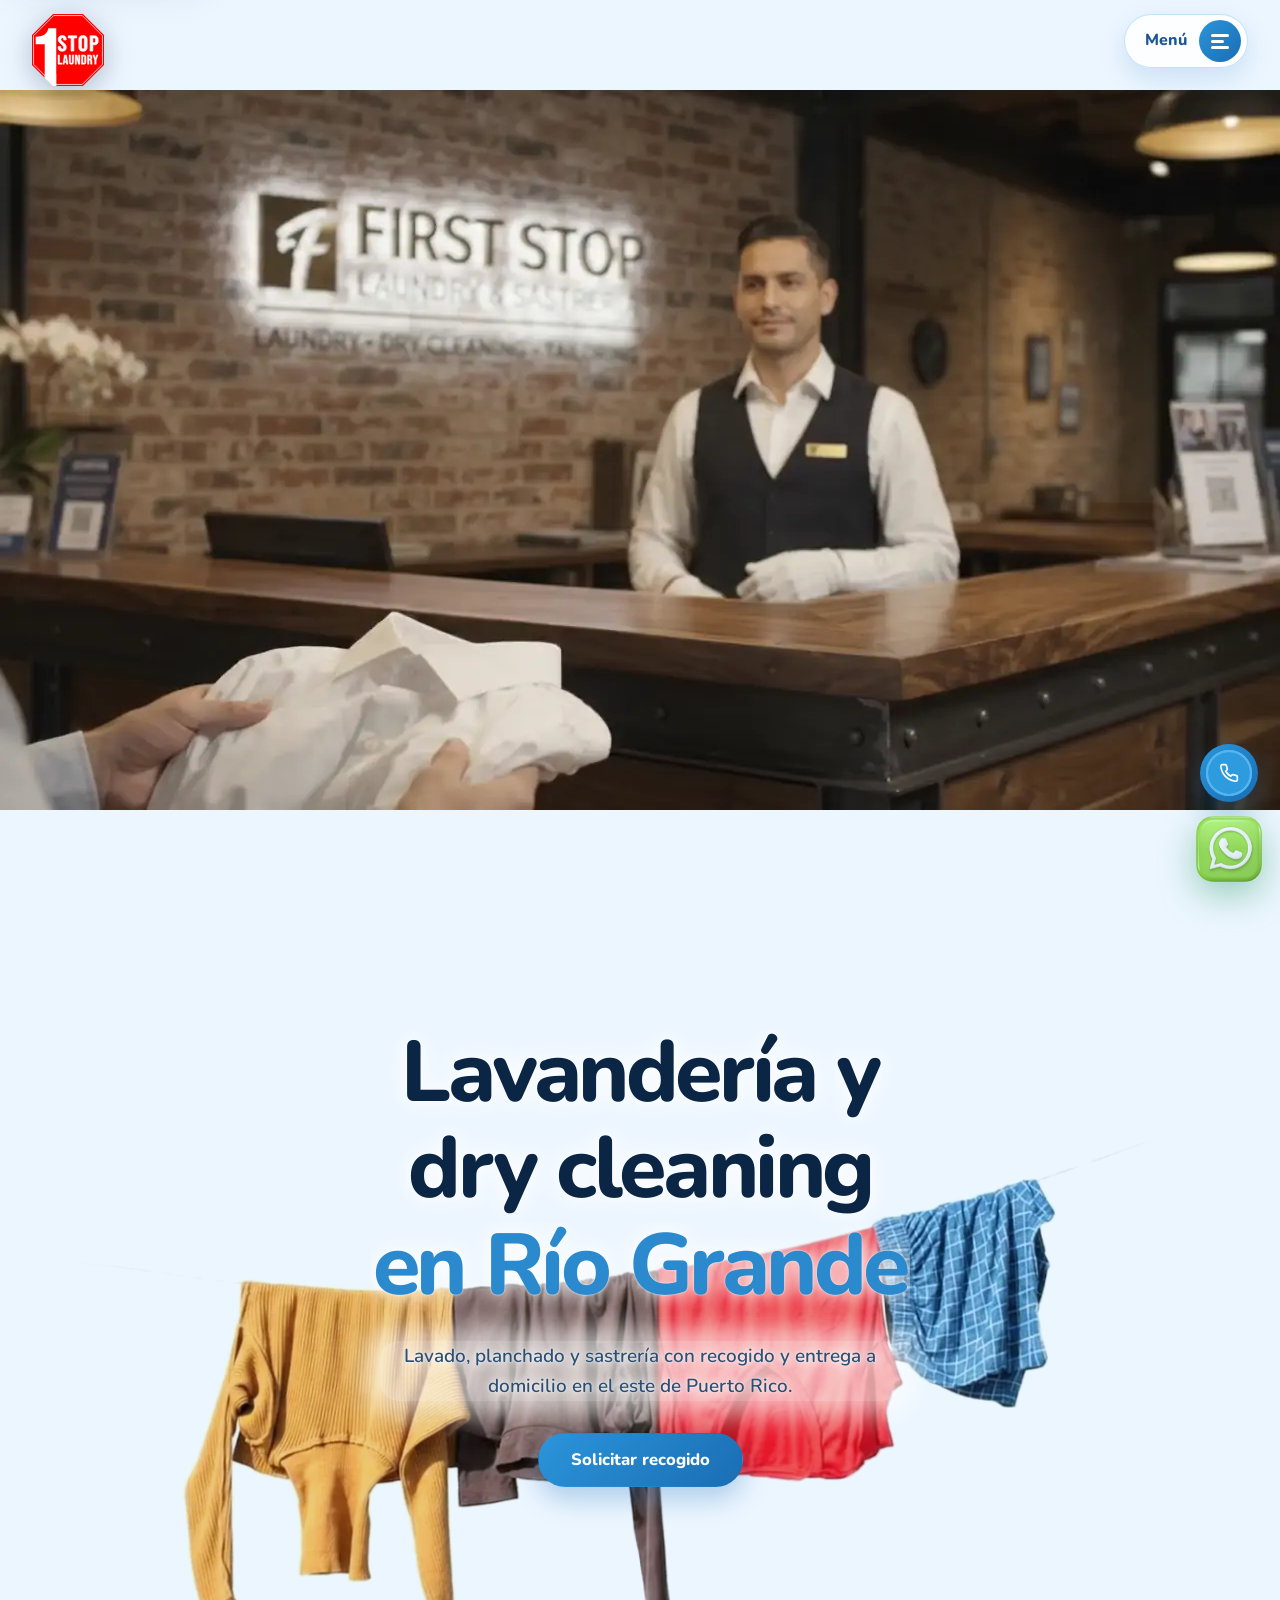
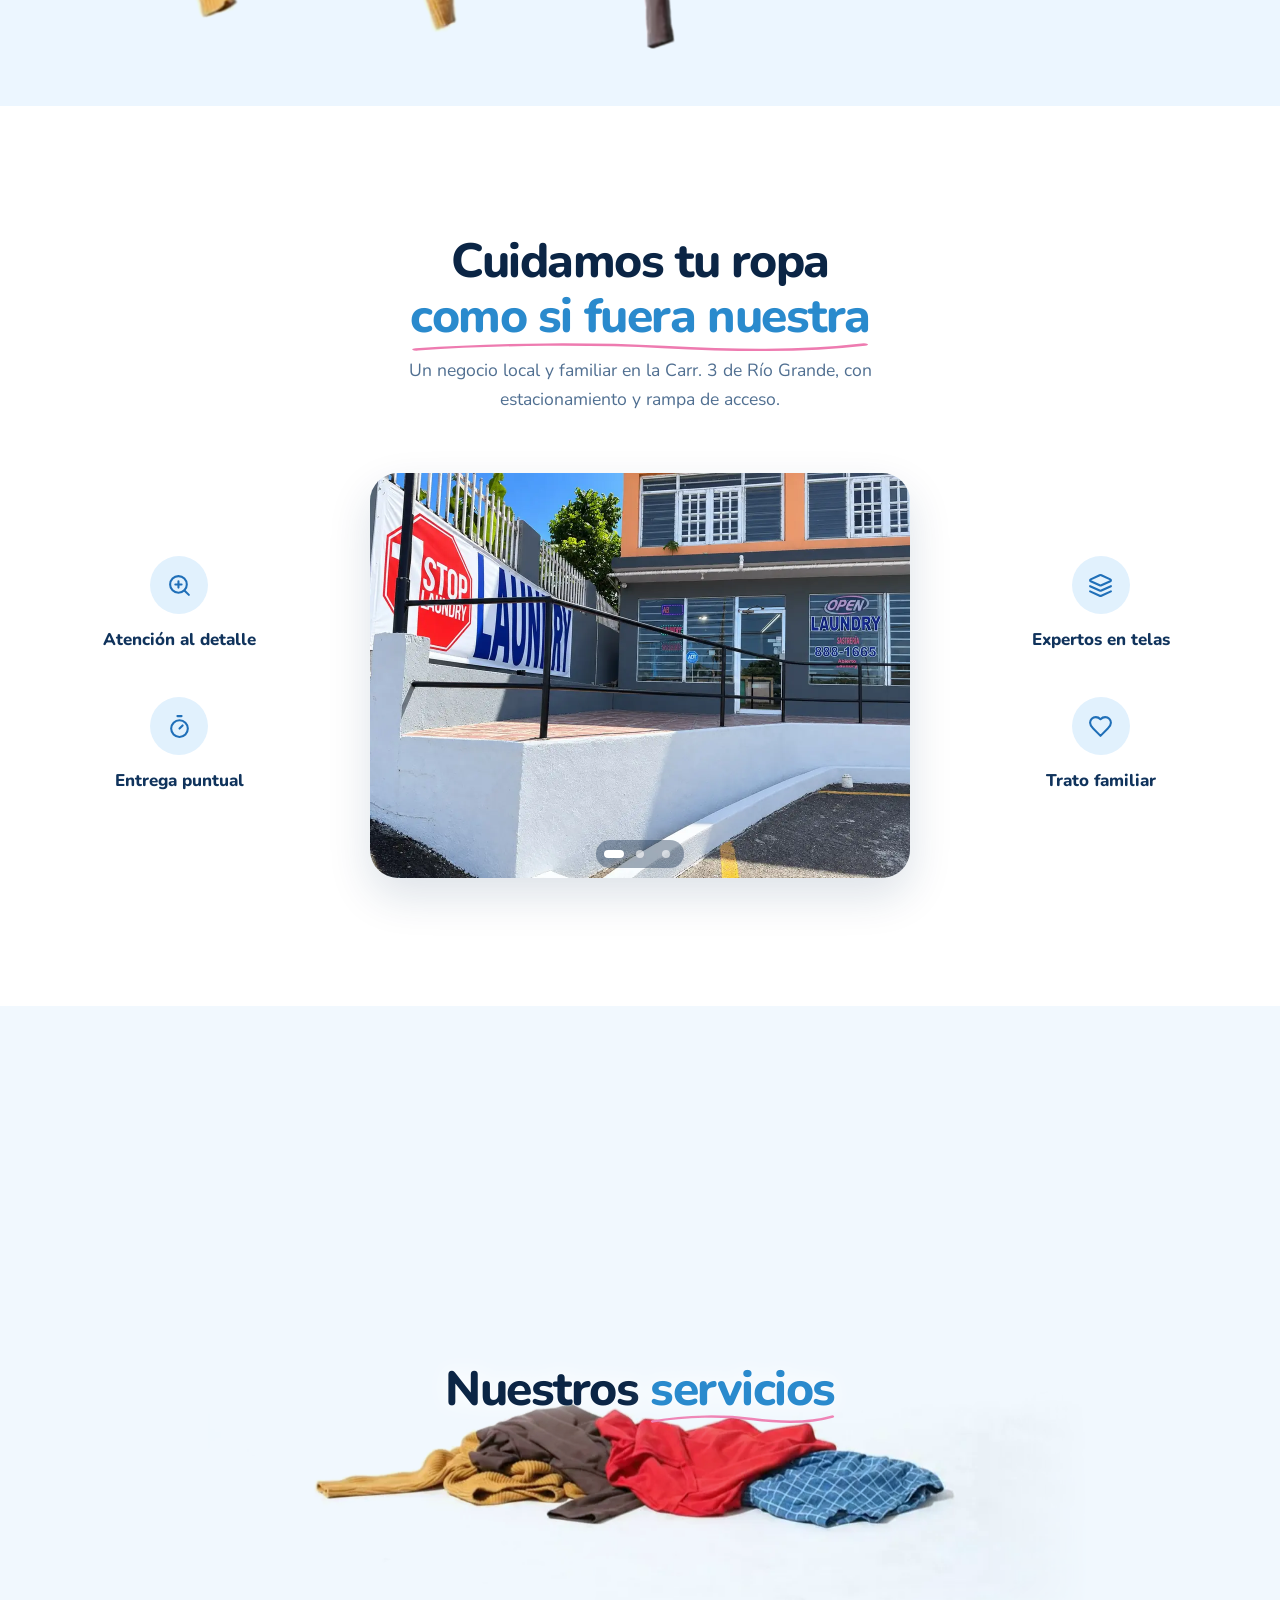
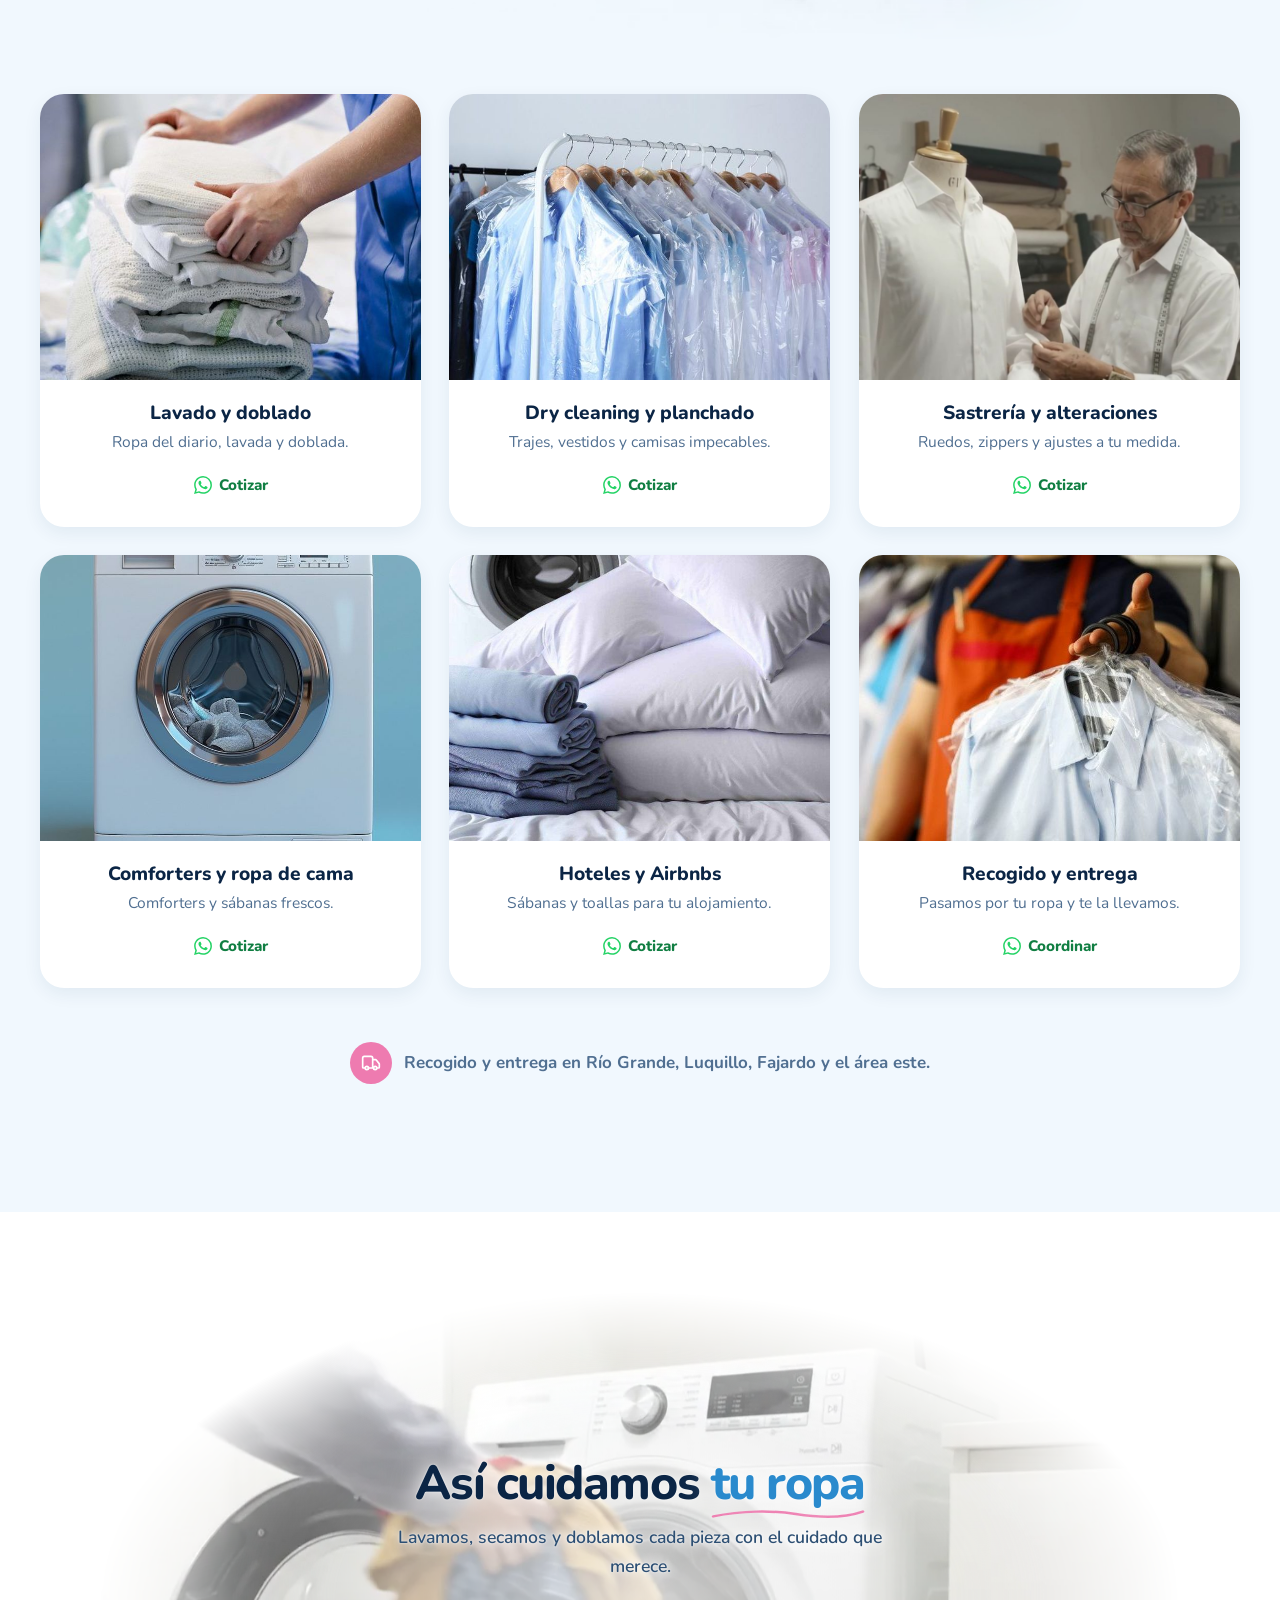
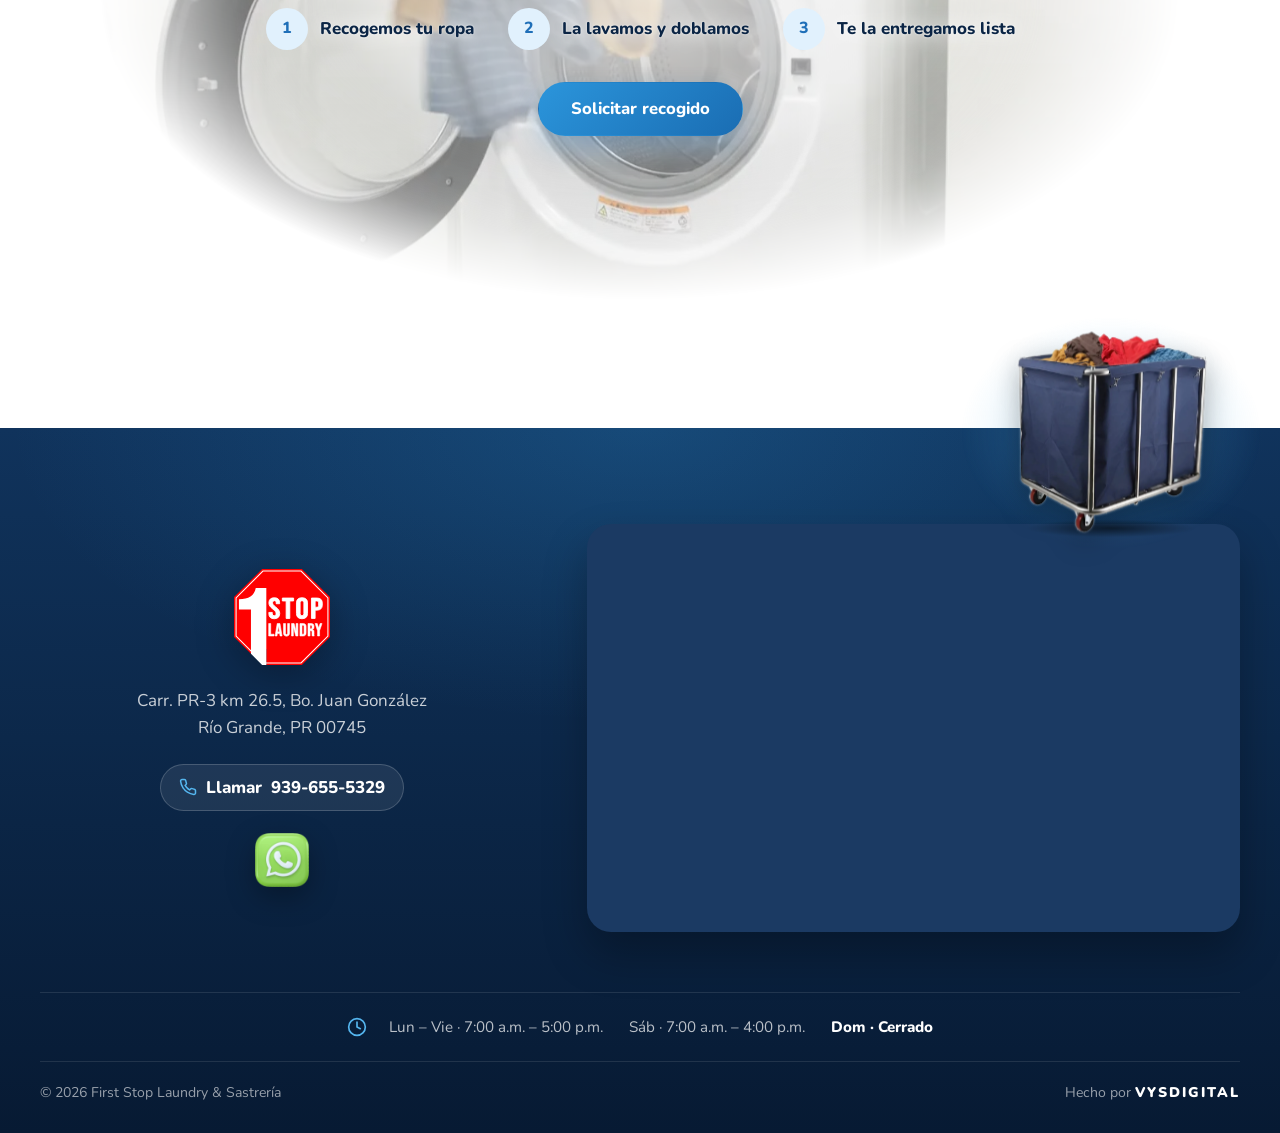
==== commit 0710ebe2: ".." ====
--- a/index.html
+++ b/index.html
@@ -17,8 +17,8 @@
   <title data-en="Laundry &amp; Dry Cleaning in Río Grande, PR | First Stop">Lavandería y Dry Cleaning en Río Grande, PR
     | First Stop</title>
   <meta name="description"
-    content="Lavandería, dry cleaning, planchado y sastrería en Río Grande, PR. Recogido y entrega en Luquillo, Fajardo, Canóvanas y el área este. Llama al 787-888-1666."
-    data-en-content="Laundry, dry cleaning, pressing and tailoring in Río Grande, PR. Pickup and delivery in Luquillo, Fajardo, Canóvanas and eastern PR. Call 787-888-1666.">
+    content="Lavandería, dry cleaning, planchado y sastrería en Río Grande, PR. Recogido y entrega en Luquillo, Fajardo, Canóvanas y el área este. Llama al 939-655-5329."
+    data-en-content="Laundry, dry cleaning, pressing and tailoring in Río Grande, PR. Pickup and delivery in Luquillo, Fajardo, Canóvanas and eastern PR. Call 939-655-5329.">
   <link rel="canonical" href="https://www.1stoplaundrypr.com/" data-en-href="https://www.1stoplaundrypr.com/en/">
   <link rel="alternate" hreflang="es" href="https://firstop-sigma.vercel.app/">
   <link rel="alternate" hreflang="en" href="https://firstop-sigma.vercel.app/en/">
@@ -89,7 +89,7 @@
           "https://firstop-sigma.vercel.app/assets/images/local/1-stop-laundry-rio-grande-entrada.webp",
           "https://firstop-sigma.vercel.app/assets/images/local/1-stop-laundry-rio-grande-estacionamiento.webp"
         ],
-        "telephone": "+1-787-888-1666",
+        "telephone": "+1-939-655-5329",
         "email": "marcanopr@gmail.com",
         "address": {
           "@type": "PostalAddress",
@@ -172,7 +172,7 @@
         "@id": "https://firstop-sigma.vercel.app/#pagina",
         "url": "https://firstop-sigma.vercel.app/",
         "name": "Lavandería y Dry Cleaning en Río Grande, PR | First Stop",
-        "description": "Lavandería, dry cleaning, planchado y sastrería en Río Grande, PR. Recogido y entrega en Luquillo, Fajardo, Canóvanas y el área este. Llama al 787-888-1666.",
+        "description": "Lavandería, dry cleaning, planchado y sastrería en Río Grande, PR. Recogido y entrega en Luquillo, Fajardo, Canóvanas y el área este. Llama al 939-655-5329.",
         "inLanguage": "es-PR",
         "isPartOf": { "@id": "https://firstop-sigma.vercel.app/#web" },
         "about": { "@id": "https://firstop-sigma.vercel.app/#negocio" },
@@ -645,9 +645,9 @@
               Carr. PR-3 km 26.5, Bo. Juan González<br>Río Grande, PR 00745
             </a>
           </address>
-          <a class="footer-phone" href="tel:+17878881666"><svg aria-hidden="true">
+          <a class="footer-phone" href="tel:+19396555329"><svg aria-hidden="true">
               <use href="#i-phone" />
-            </svg><span data-en="Call">Llamar</span> 787-888-1666</a>
+            </svg><span data-en="Call">Llamar</span> 939-655-5329</a>
           <ul class="socials" role="list" aria-label="Canales oficiales" data-en-aria-label="Official channels">
             <li>
               <a href="https://wa.me/19396555329" data-wa="¡Hola First Stop! Quiero información sobre sus servicios."
@@ -701,11 +701,11 @@
 
   <!-- ============ BOTONES FLOTANTES: llamar y WhatsApp ============ -->
   <div class="float-actions">
-    <a class="call-float" href="tel:+17878881666" aria-label="Llamar al 787-888-1666"
-      data-en-aria-label="Call 787-888-1666">
+    <a class="call-float" href="tel:+19396555329" aria-label="Llamar al 939-655-5329"
+      data-en-aria-label="Call 939-655-5329">
       <span class="call-float-label" aria-hidden="true">
         <small data-en="Call">Llamar</small>
-        <strong>787-888-1666</strong>
+        <strong>939-655-5329</strong>
       </span>
       <span class="call-icon" aria-hidden="true"><svg>
           <use href="#i-phone" />
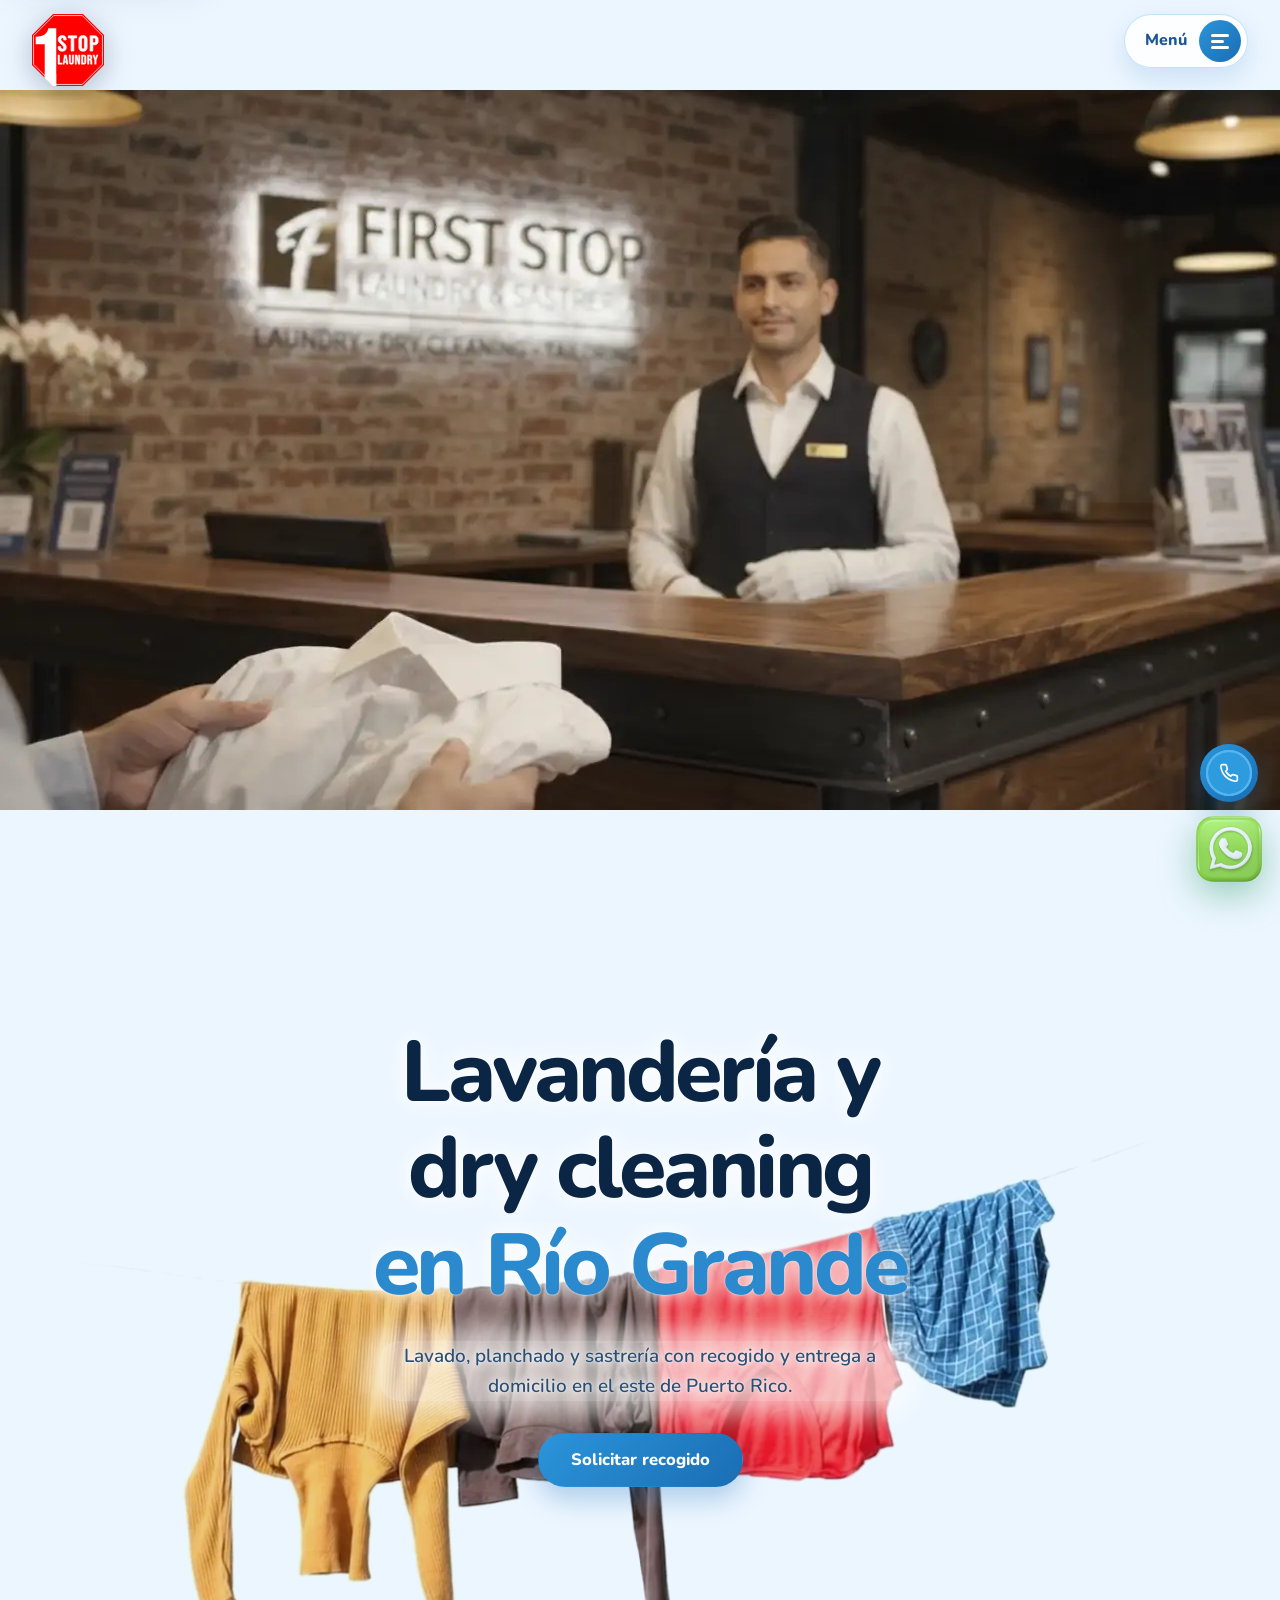
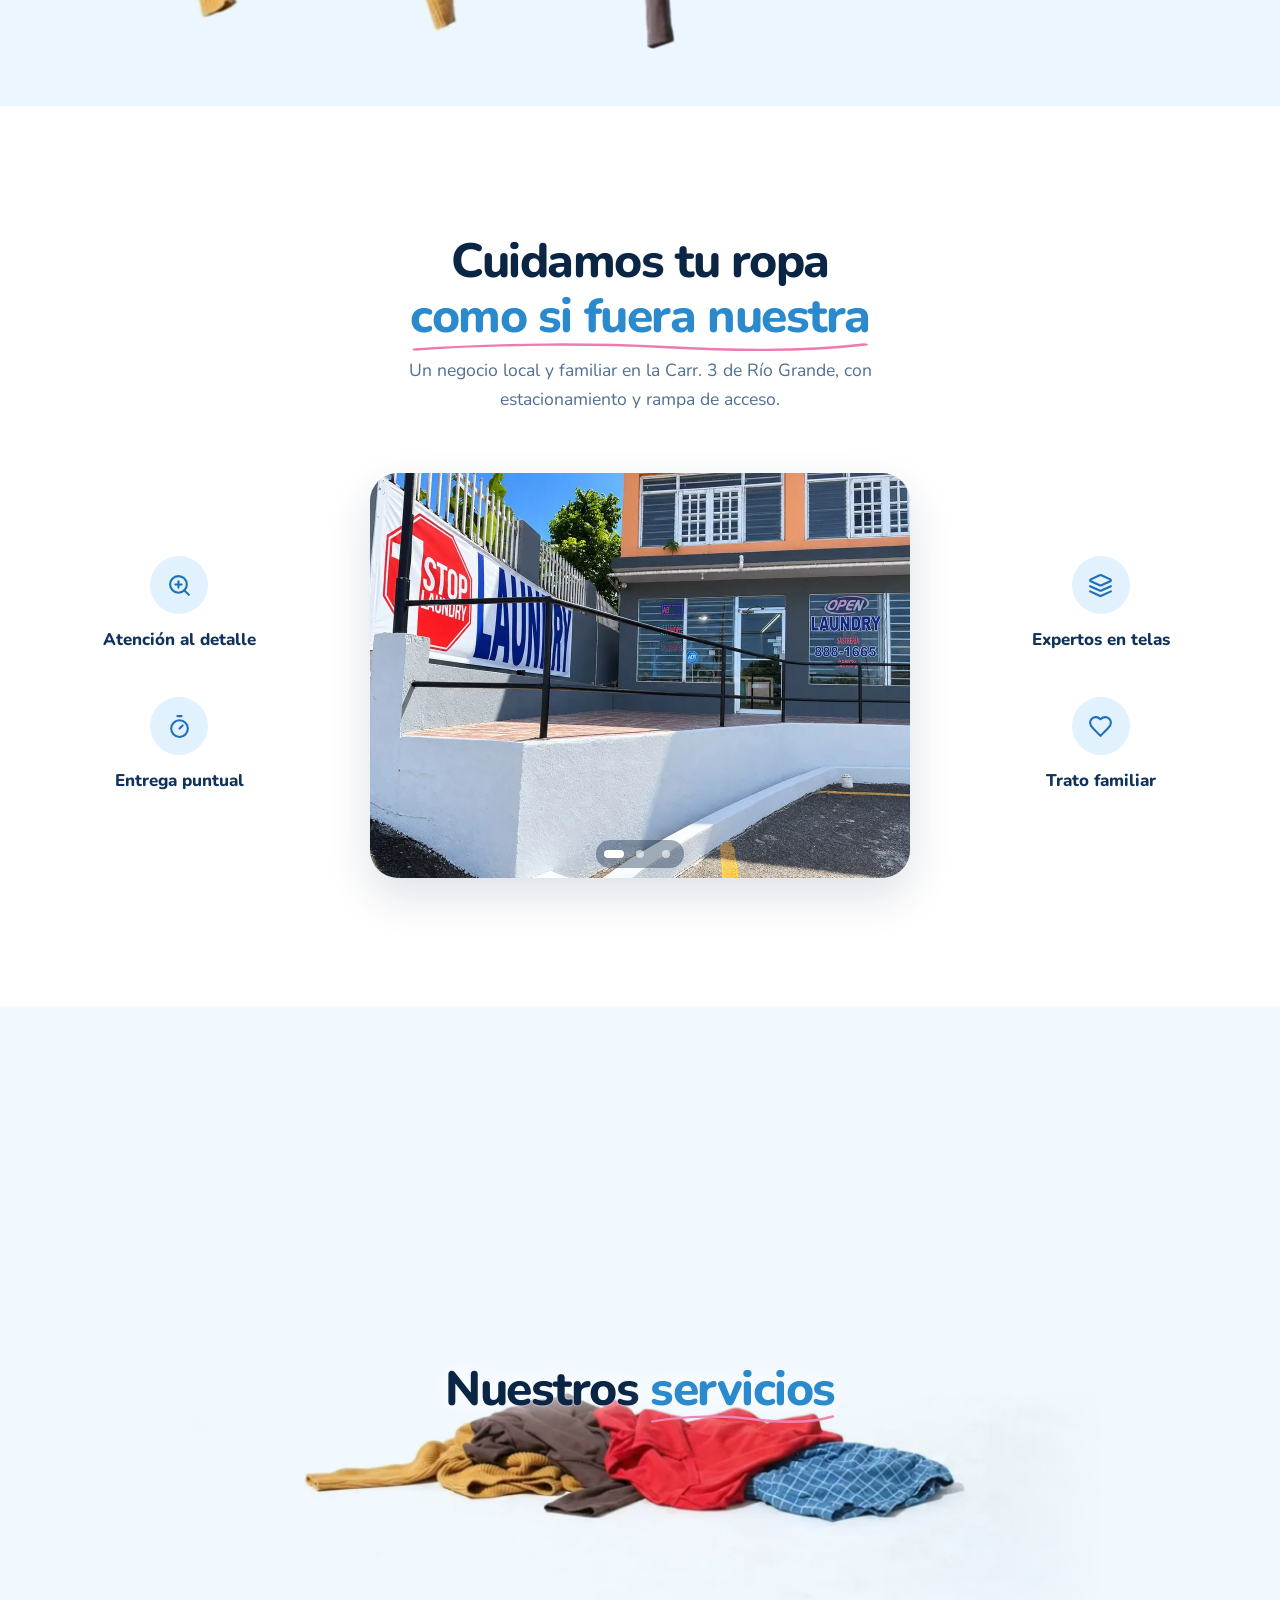
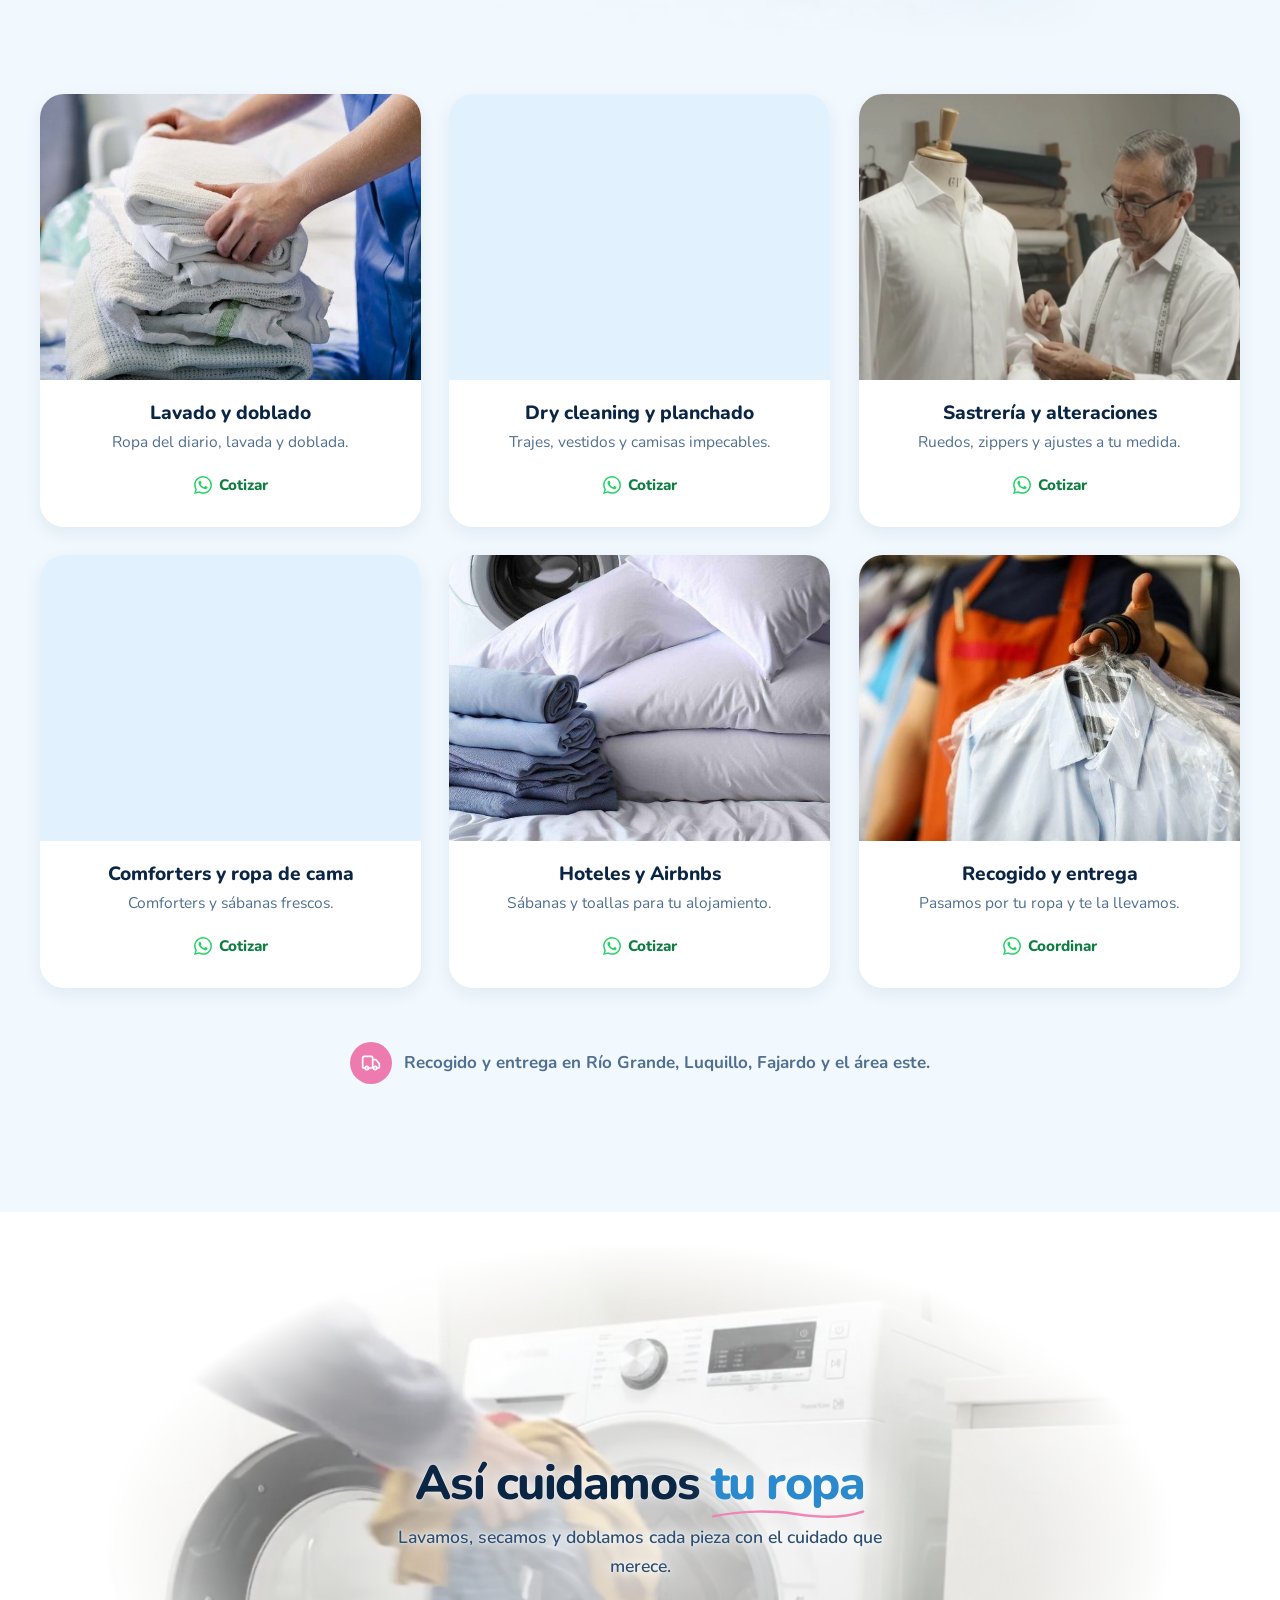
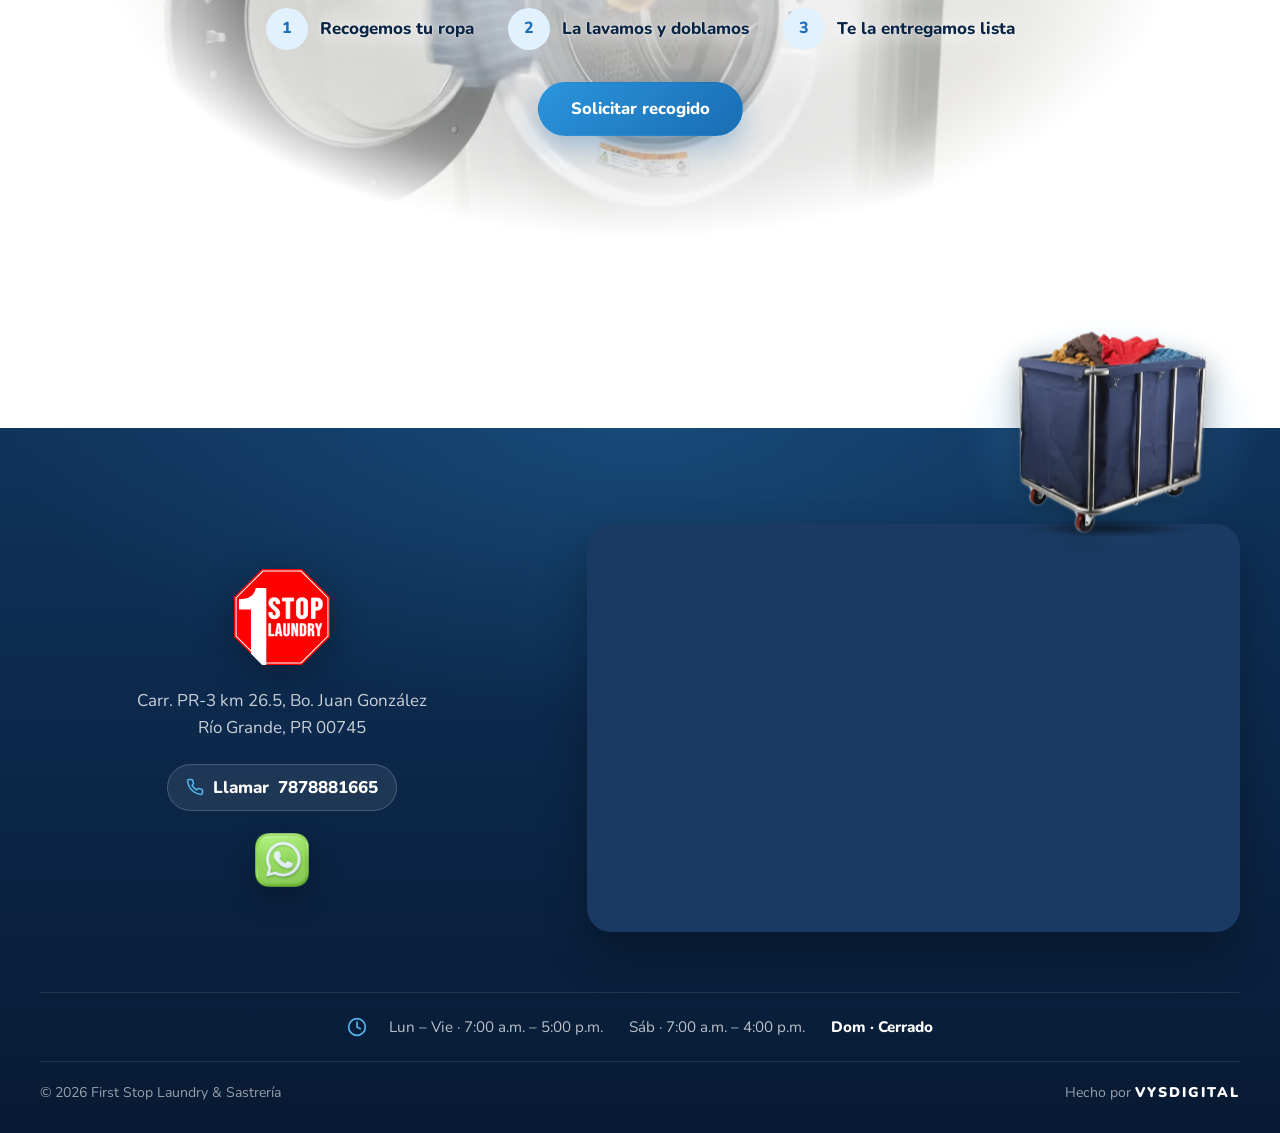
==== commit 8f0d89d6: "d" ====
--- a/index.html
+++ b/index.html
@@ -647,7 +647,7 @@
           </address>
           <a class="footer-phone" href="tel:+19396555329"><svg aria-hidden="true">
               <use href="#i-phone" />
-            </svg><span data-en="Call">Llamar</span> 939-655-5329</a>
+            </svg><span data-en="Call">Llamar</span> 7878881665</a>
           <ul class="socials" role="list" aria-label="Canales oficiales" data-en-aria-label="Official channels">
             <li>
               <a href="https://wa.me/19396555329" data-wa="¡Hola First Stop! Quiero información sobre sus servicios."
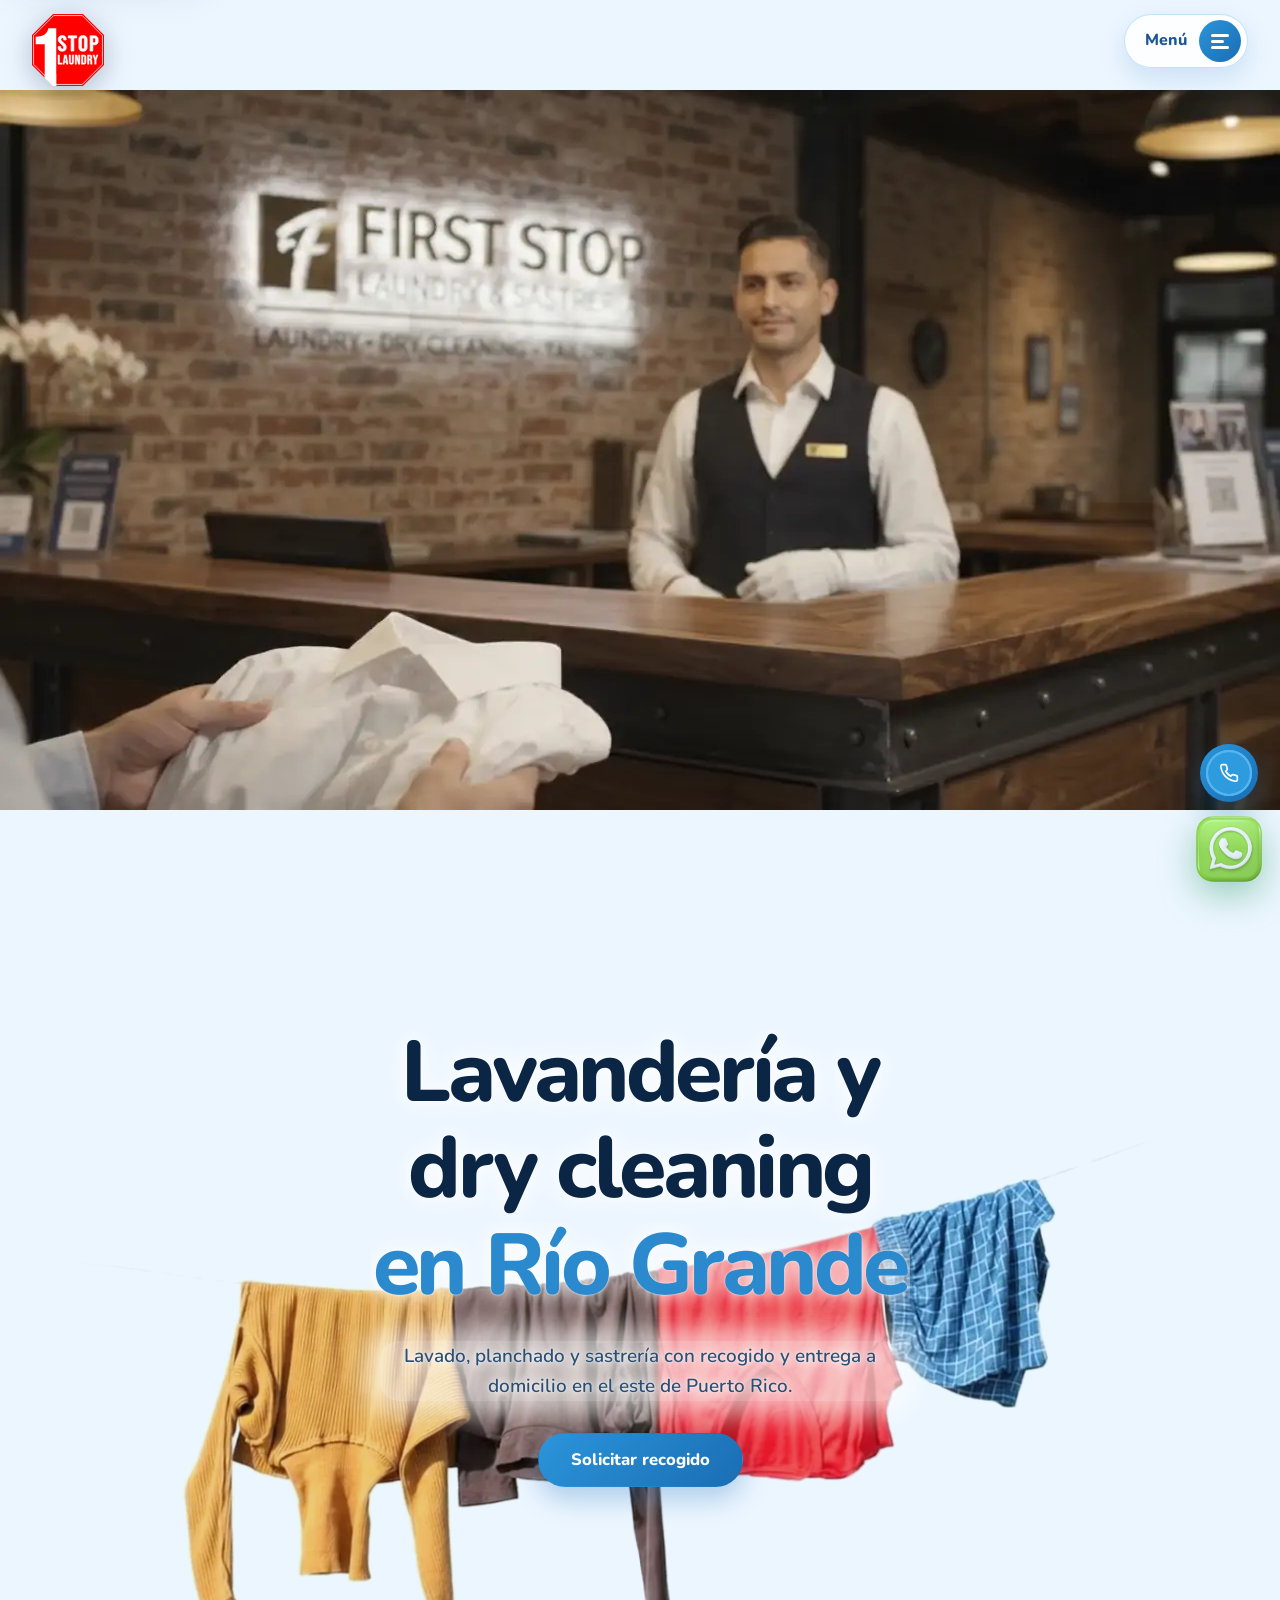
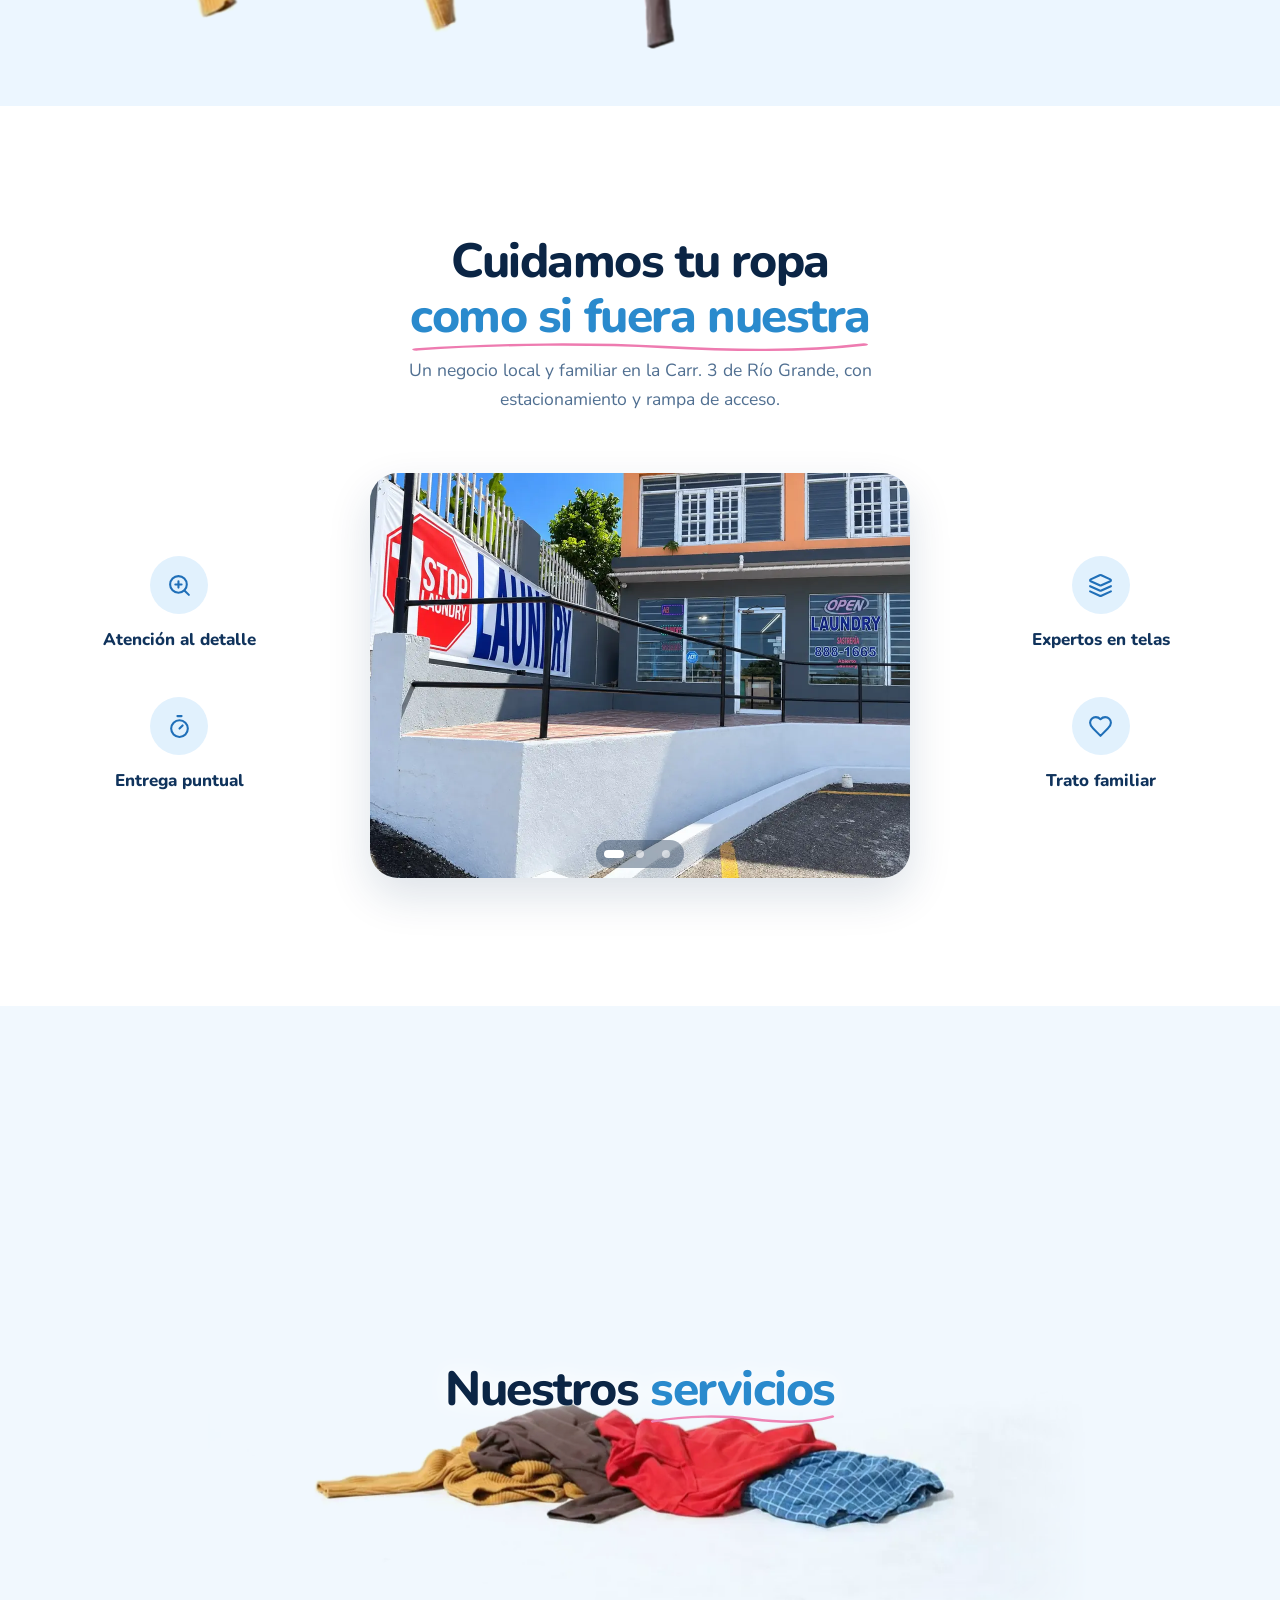
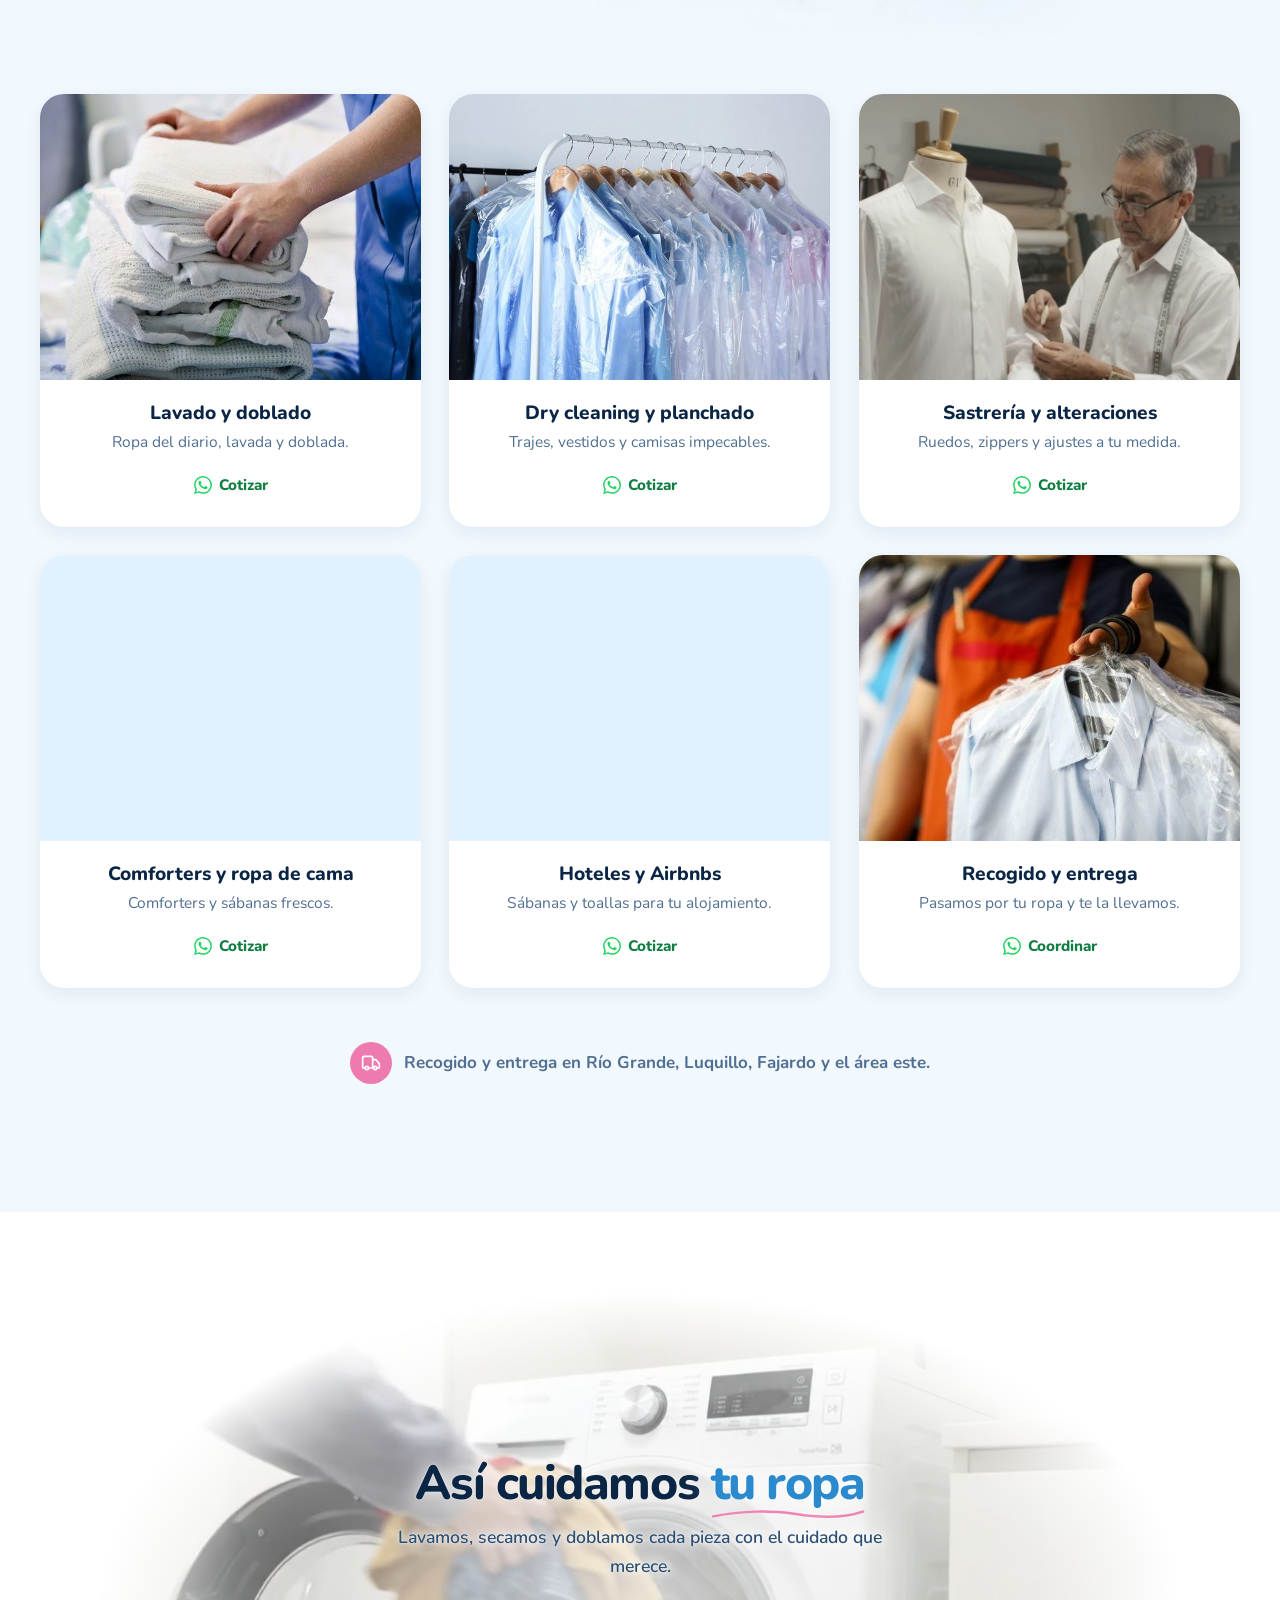
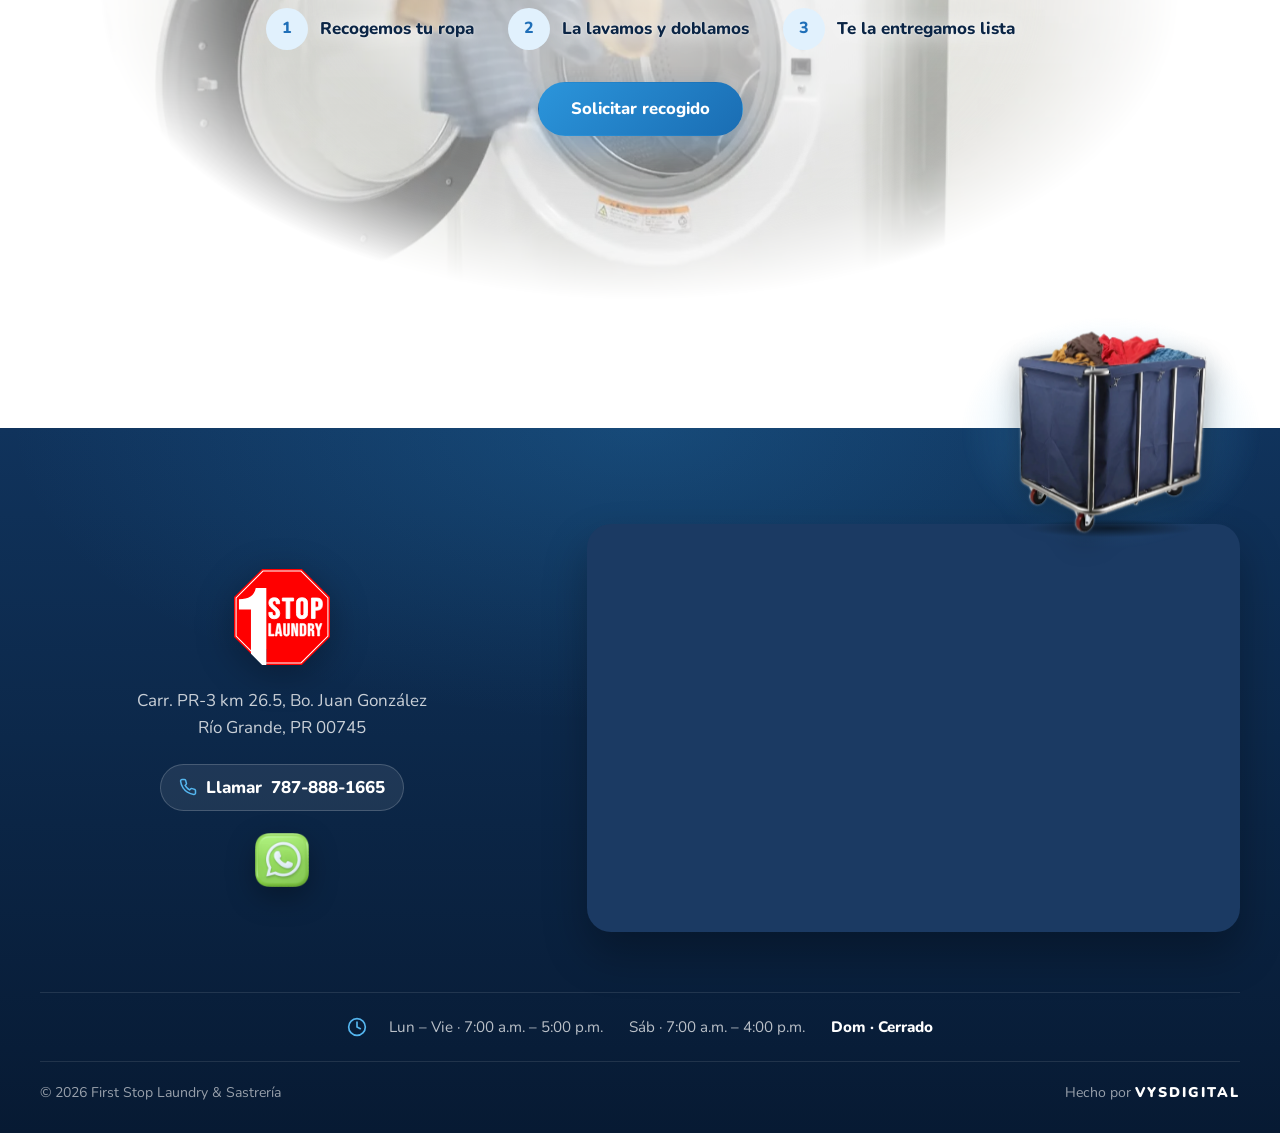
==== commit 773ceb7d: ".." ====
--- a/index.html
+++ b/index.html
@@ -17,8 +17,8 @@
   <title data-en="Laundry &amp; Dry Cleaning in Río Grande, PR | First Stop">Lavandería y Dry Cleaning en Río Grande, PR
     | First Stop</title>
   <meta name="description"
-    content="Lavandería, dry cleaning, planchado y sastrería en Río Grande, PR. Recogido y entrega en Luquillo, Fajardo, Canóvanas y el área este. Llama al 939-655-5329."
-    data-en-content="Laundry, dry cleaning, pressing and tailoring in Río Grande, PR. Pickup and delivery in Luquillo, Fajardo, Canóvanas and eastern PR. Call 939-655-5329.">
+    content="Lavandería, dry cleaning, planchado y sastrería en Río Grande, PR. Recogido y entrega en Luquillo, Fajardo, Canóvanas y el área este. Llama al 787-888-1665."
+    data-en-content="Laundry, dry cleaning, pressing and tailoring in Río Grande, PR. Pickup and delivery in Luquillo, Fajardo, Canóvanas and eastern PR. Call 787-888-1665.">
   <link rel="canonical" href="https://www.1stoplaundrypr.com/" data-en-href="https://www.1stoplaundrypr.com/en/">
   <link rel="alternate" hreflang="es" href="https://firstop-sigma.vercel.app/">
   <link rel="alternate" hreflang="en" href="https://firstop-sigma.vercel.app/en/">
@@ -89,7 +89,7 @@
           "https://firstop-sigma.vercel.app/assets/images/local/1-stop-laundry-rio-grande-entrada.webp",
           "https://firstop-sigma.vercel.app/assets/images/local/1-stop-laundry-rio-grande-estacionamiento.webp"
         ],
-        "telephone": "+1-939-655-5329",
+        "telephone": "+1-787-888-1665",
         "email": "marcanopr@gmail.com",
         "address": {
           "@type": "PostalAddress",
@@ -132,7 +132,7 @@
           {
             "@type": "ContactPoint",
             "contactType": "customer service",
-            "telephone": "+1-939-655-5329",
+            "telephone": "+1-787-888-1665",
             "areaServed": "PR",
             "availableLanguage": ["Spanish", "English"]
           }
@@ -172,7 +172,7 @@
         "@id": "https://firstop-sigma.vercel.app/#pagina",
         "url": "https://firstop-sigma.vercel.app/",
         "name": "Lavandería y Dry Cleaning en Río Grande, PR | First Stop",
-        "description": "Lavandería, dry cleaning, planchado y sastrería en Río Grande, PR. Recogido y entrega en Luquillo, Fajardo, Canóvanas y el área este. Llama al 939-655-5329.",
+        "description": "Lavandería, dry cleaning, planchado y sastrería en Río Grande, PR. Recogido y entrega en Luquillo, Fajardo, Canóvanas y el área este. Llama al 787-888-1665.",
         "inLanguage": "es-PR",
         "isPartOf": { "@id": "https://firstop-sigma.vercel.app/#web" },
         "about": { "@id": "https://firstop-sigma.vercel.app/#negocio" },
@@ -645,9 +645,9 @@
               Carr. PR-3 km 26.5, Bo. Juan González<br>Río Grande, PR 00745
             </a>
           </address>
-          <a class="footer-phone" href="tel:+19396555329"><svg aria-hidden="true">
+          <a class="footer-phone" href="tel:+17878881665"><svg aria-hidden="true">
               <use href="#i-phone" />
-            </svg><span data-en="Call">Llamar</span> 7878881665</a>
+            </svg><span data-en="Call">Llamar</span> 787-888-1665</a>
           <ul class="socials" role="list" aria-label="Canales oficiales" data-en-aria-label="Official channels">
             <li>
               <a href="https://wa.me/19396555329" data-wa="¡Hola First Stop! Quiero información sobre sus servicios."
@@ -701,11 +701,11 @@
 
   <!-- ============ BOTONES FLOTANTES: llamar y WhatsApp ============ -->
   <div class="float-actions">
-    <a class="call-float" href="tel:+19396555329" aria-label="Llamar al 939-655-5329"
-      data-en-aria-label="Call 939-655-5329">
+    <a class="call-float" href="tel:+17878881665" aria-label="Llamar al 787-888-1665"
+      data-en-aria-label="Call 787-888-1665">
       <span class="call-float-label" aria-hidden="true">
         <small data-en="Call">Llamar</small>
-        <strong>939-655-5329</strong>
+        <strong>787-888-1665</strong>
       </span>
       <span class="call-icon" aria-hidden="true"><svg>
           <use href="#i-phone" />
